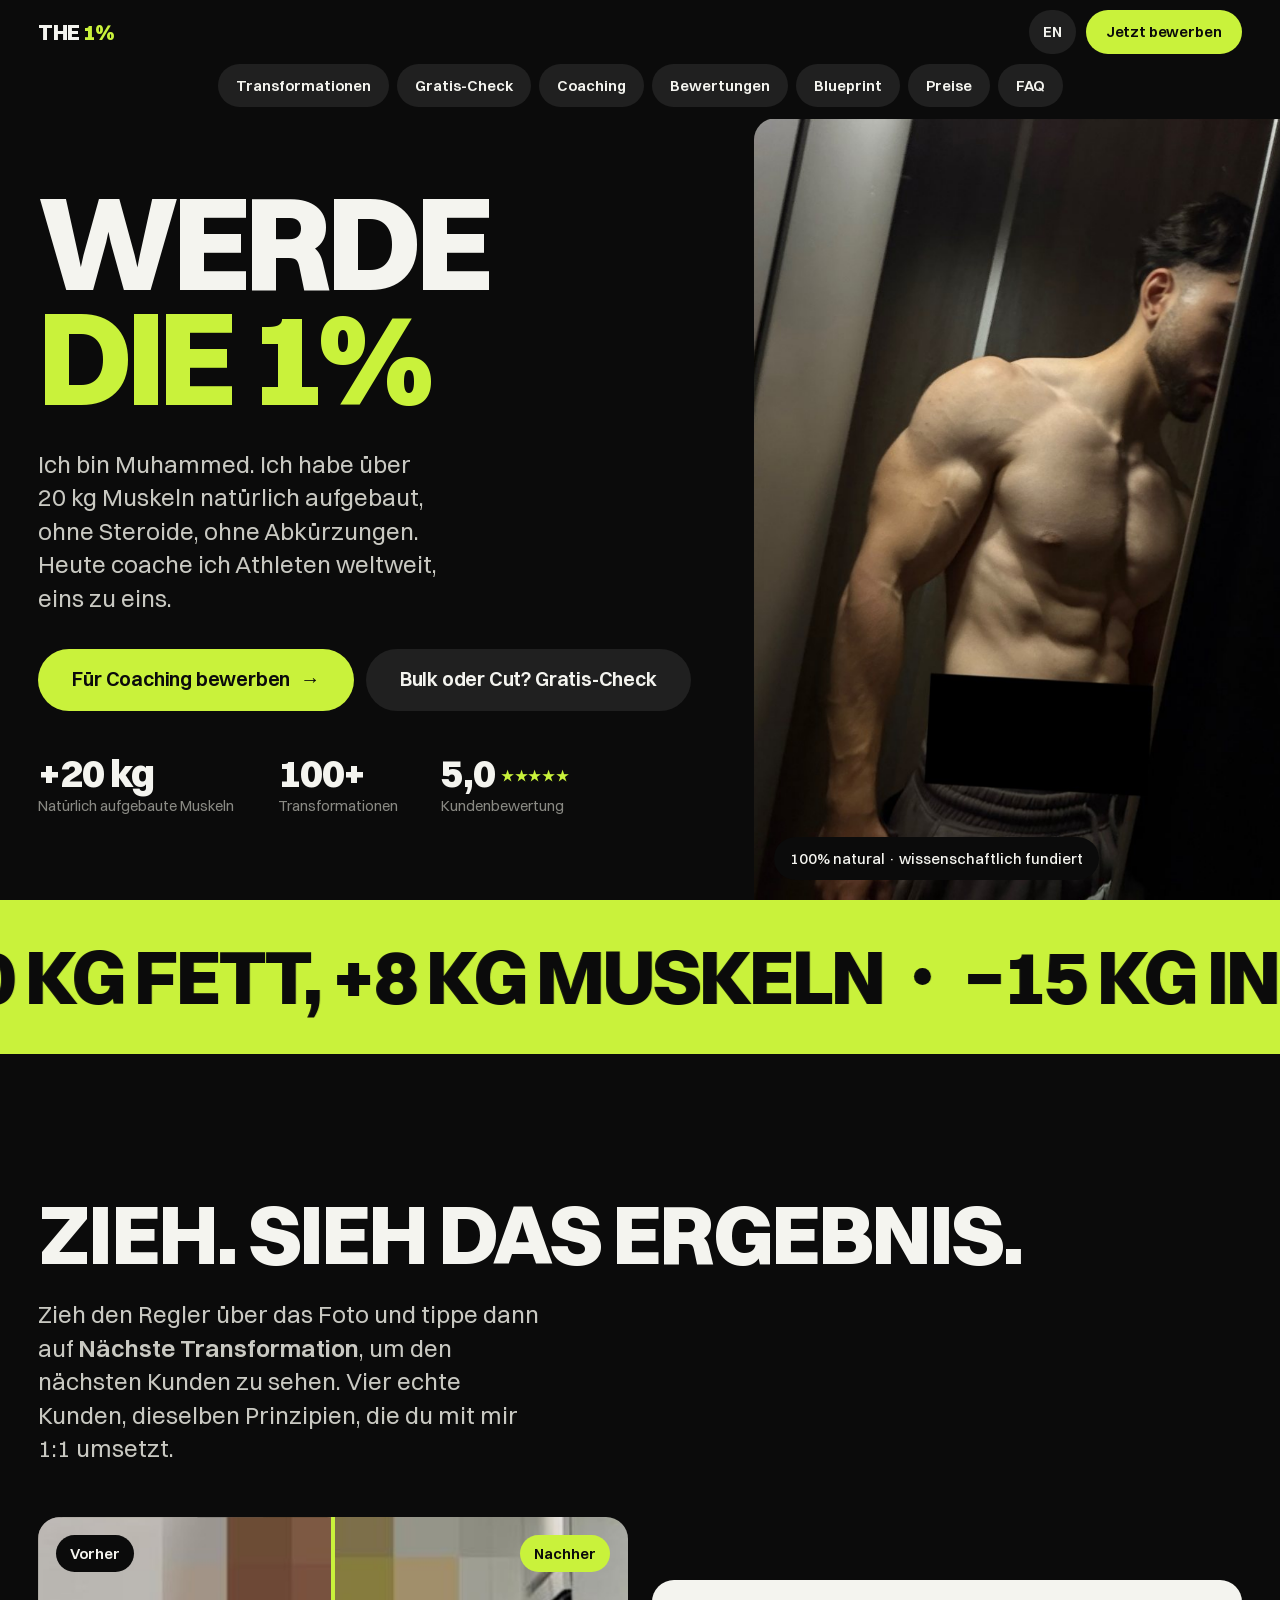
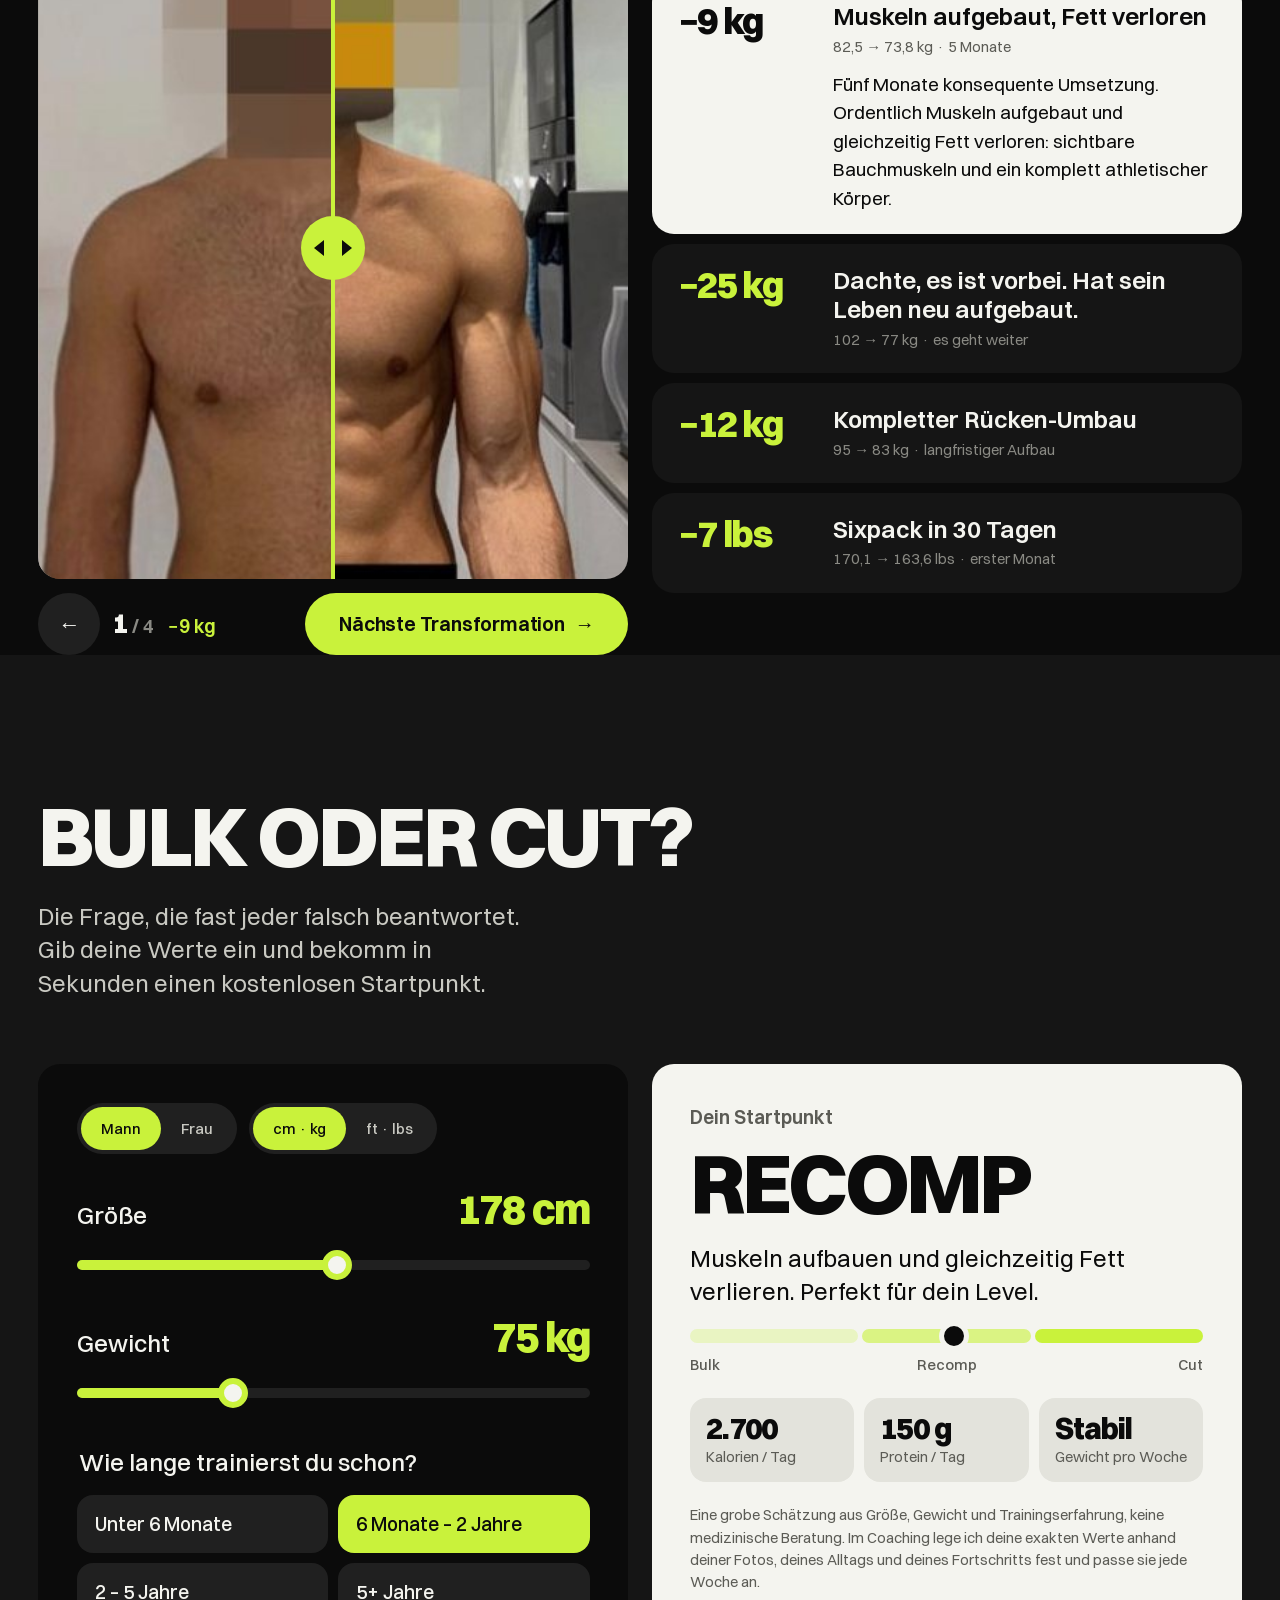
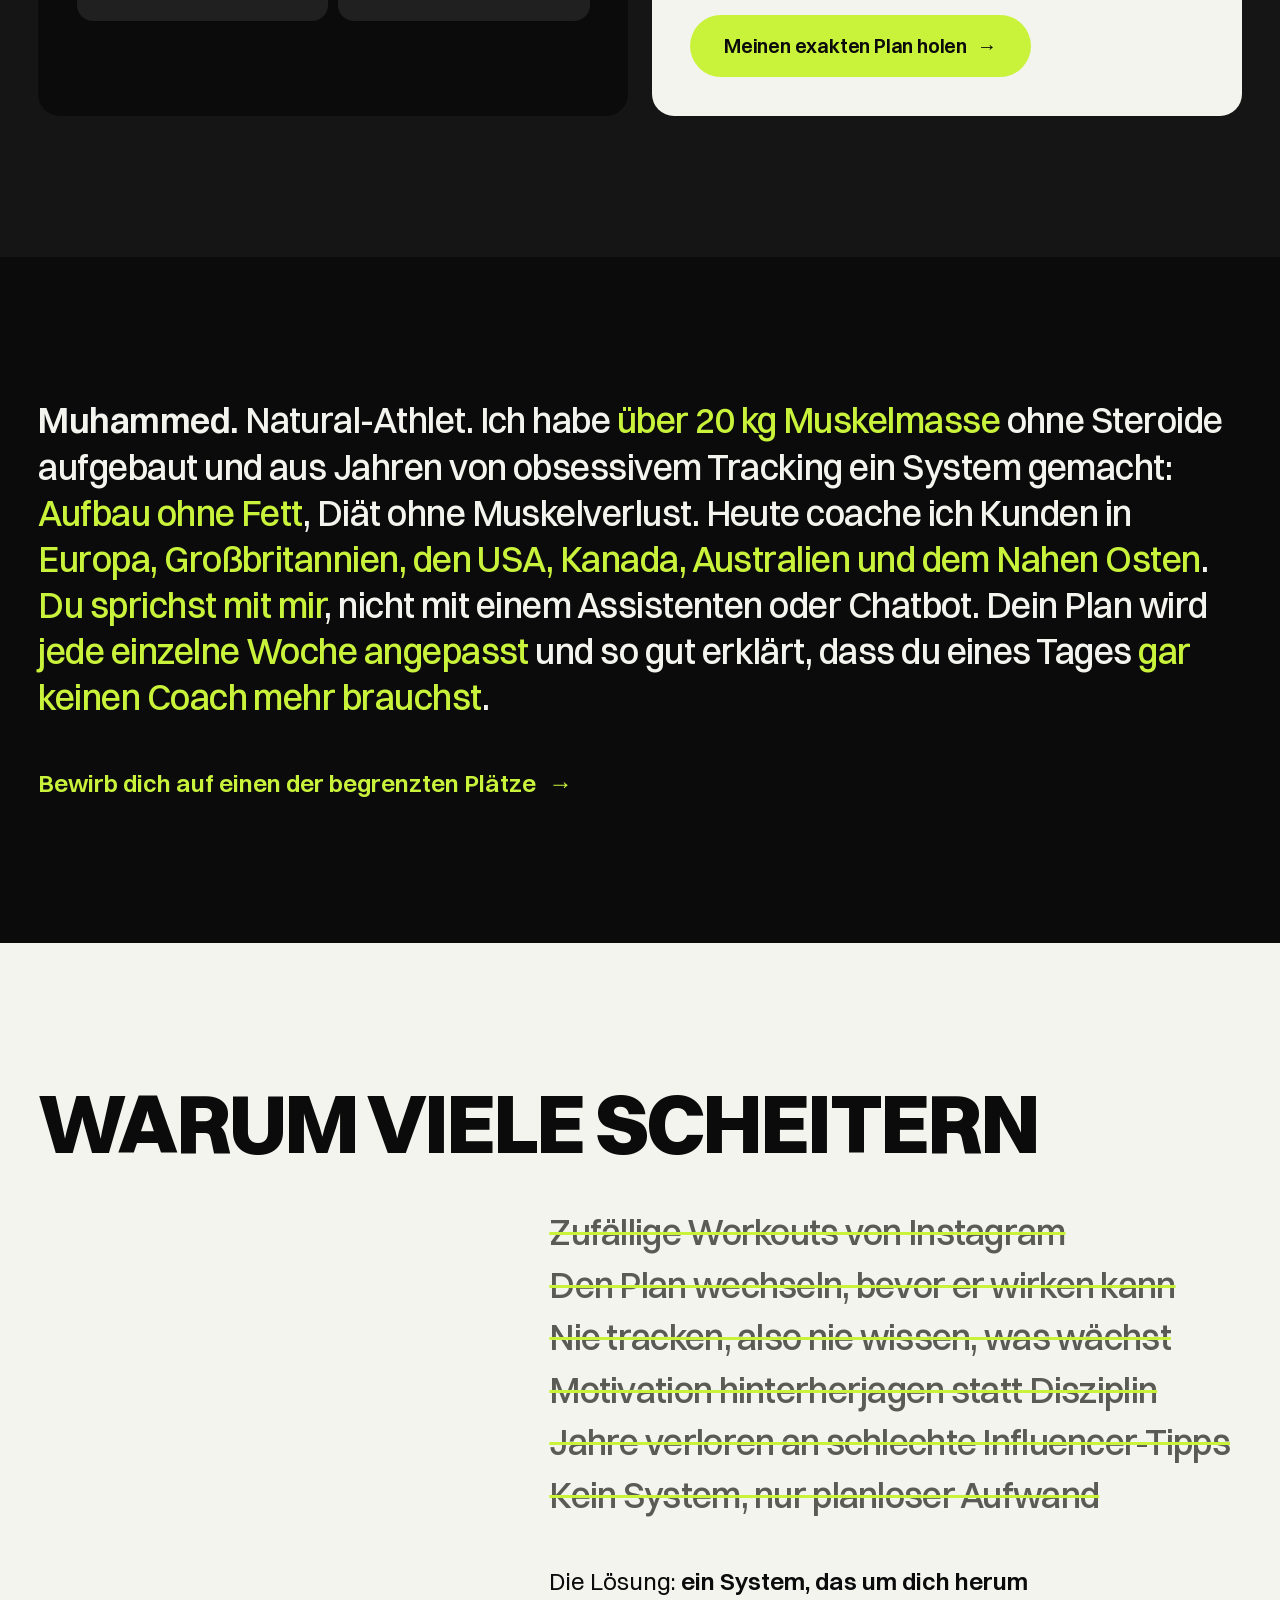
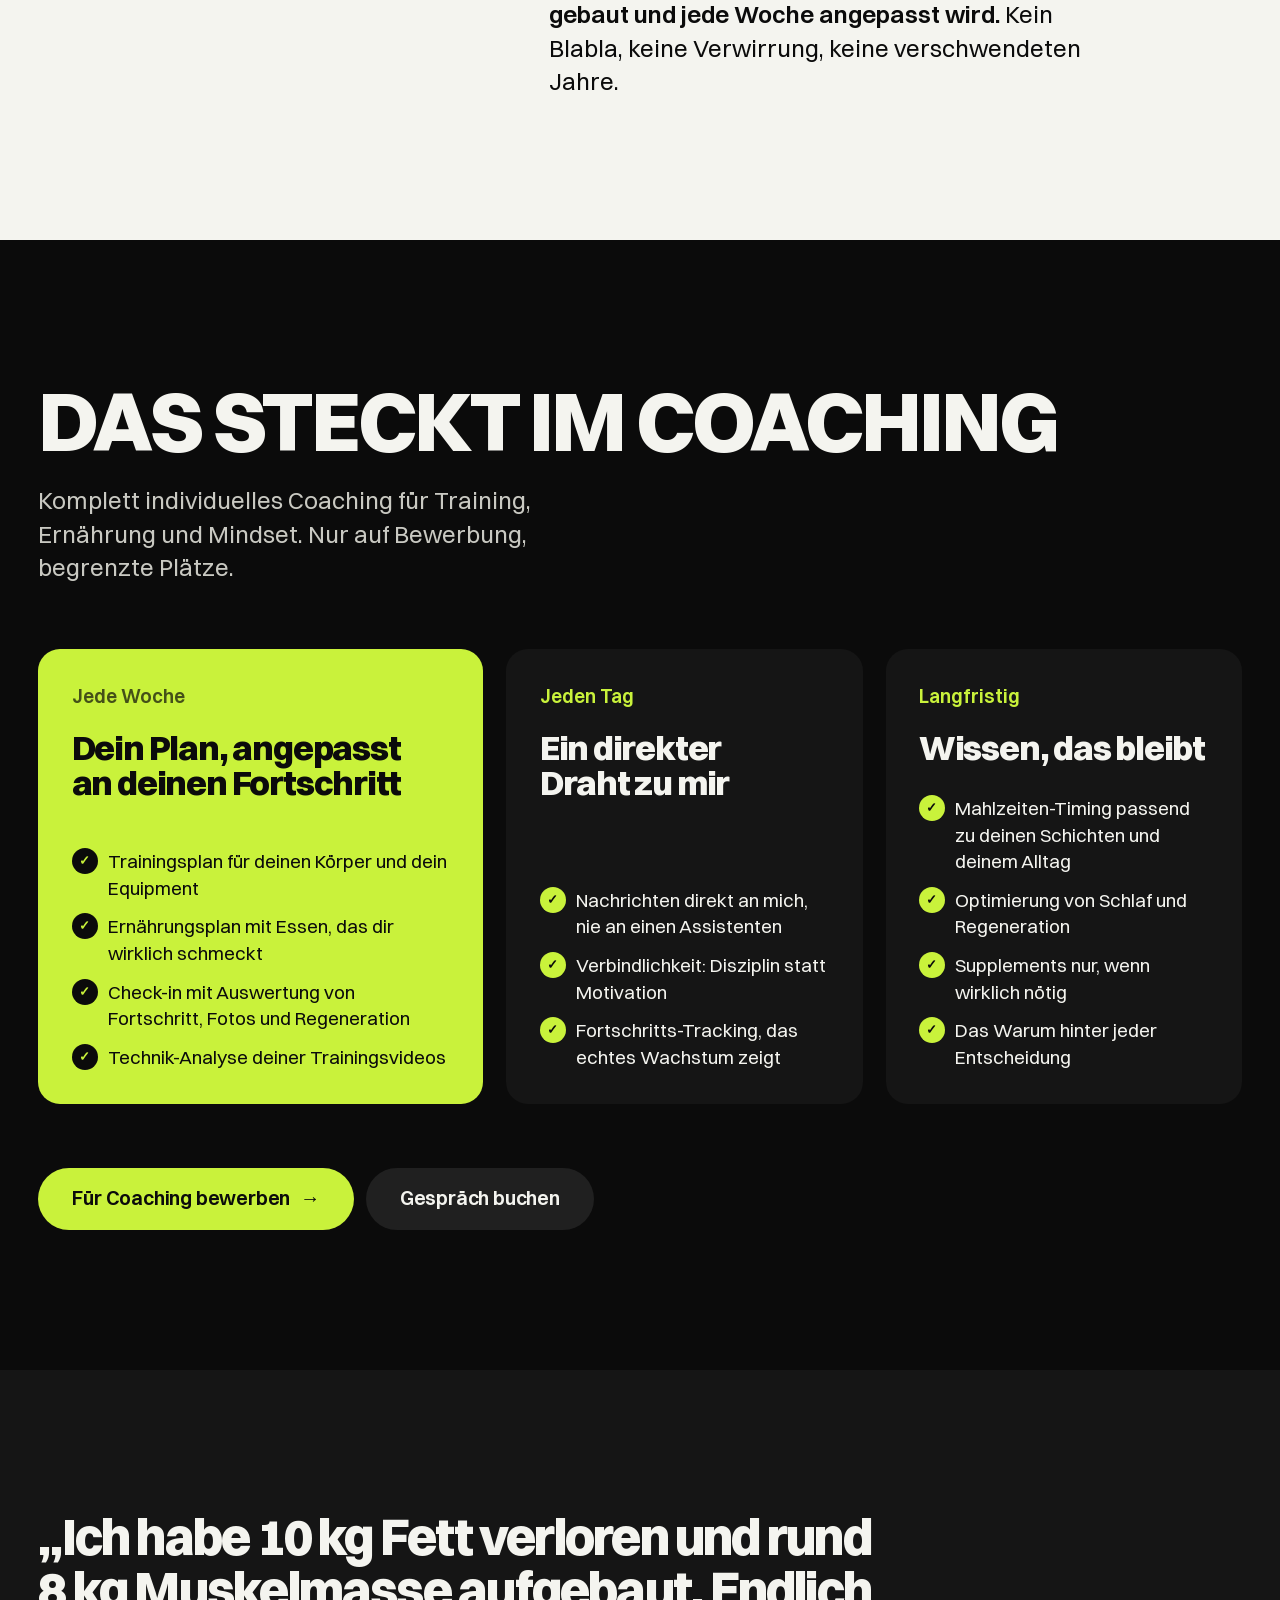
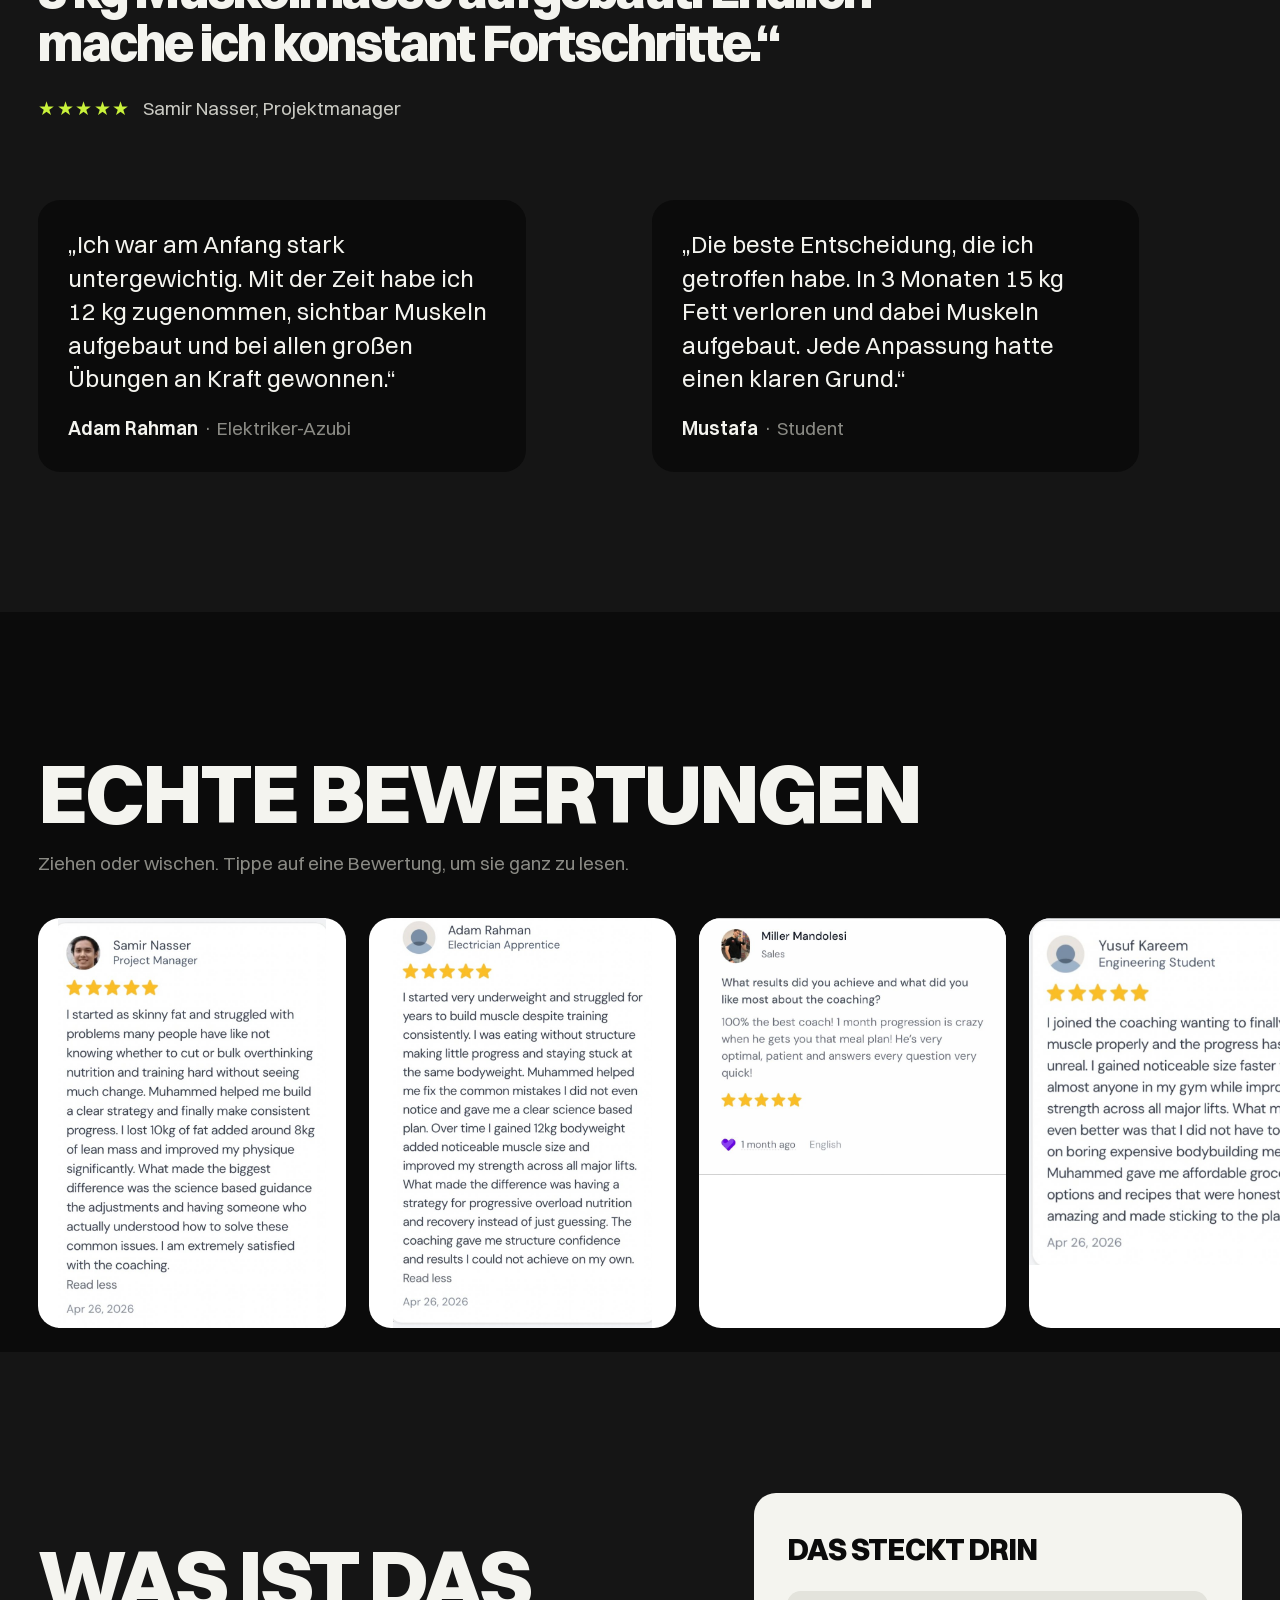
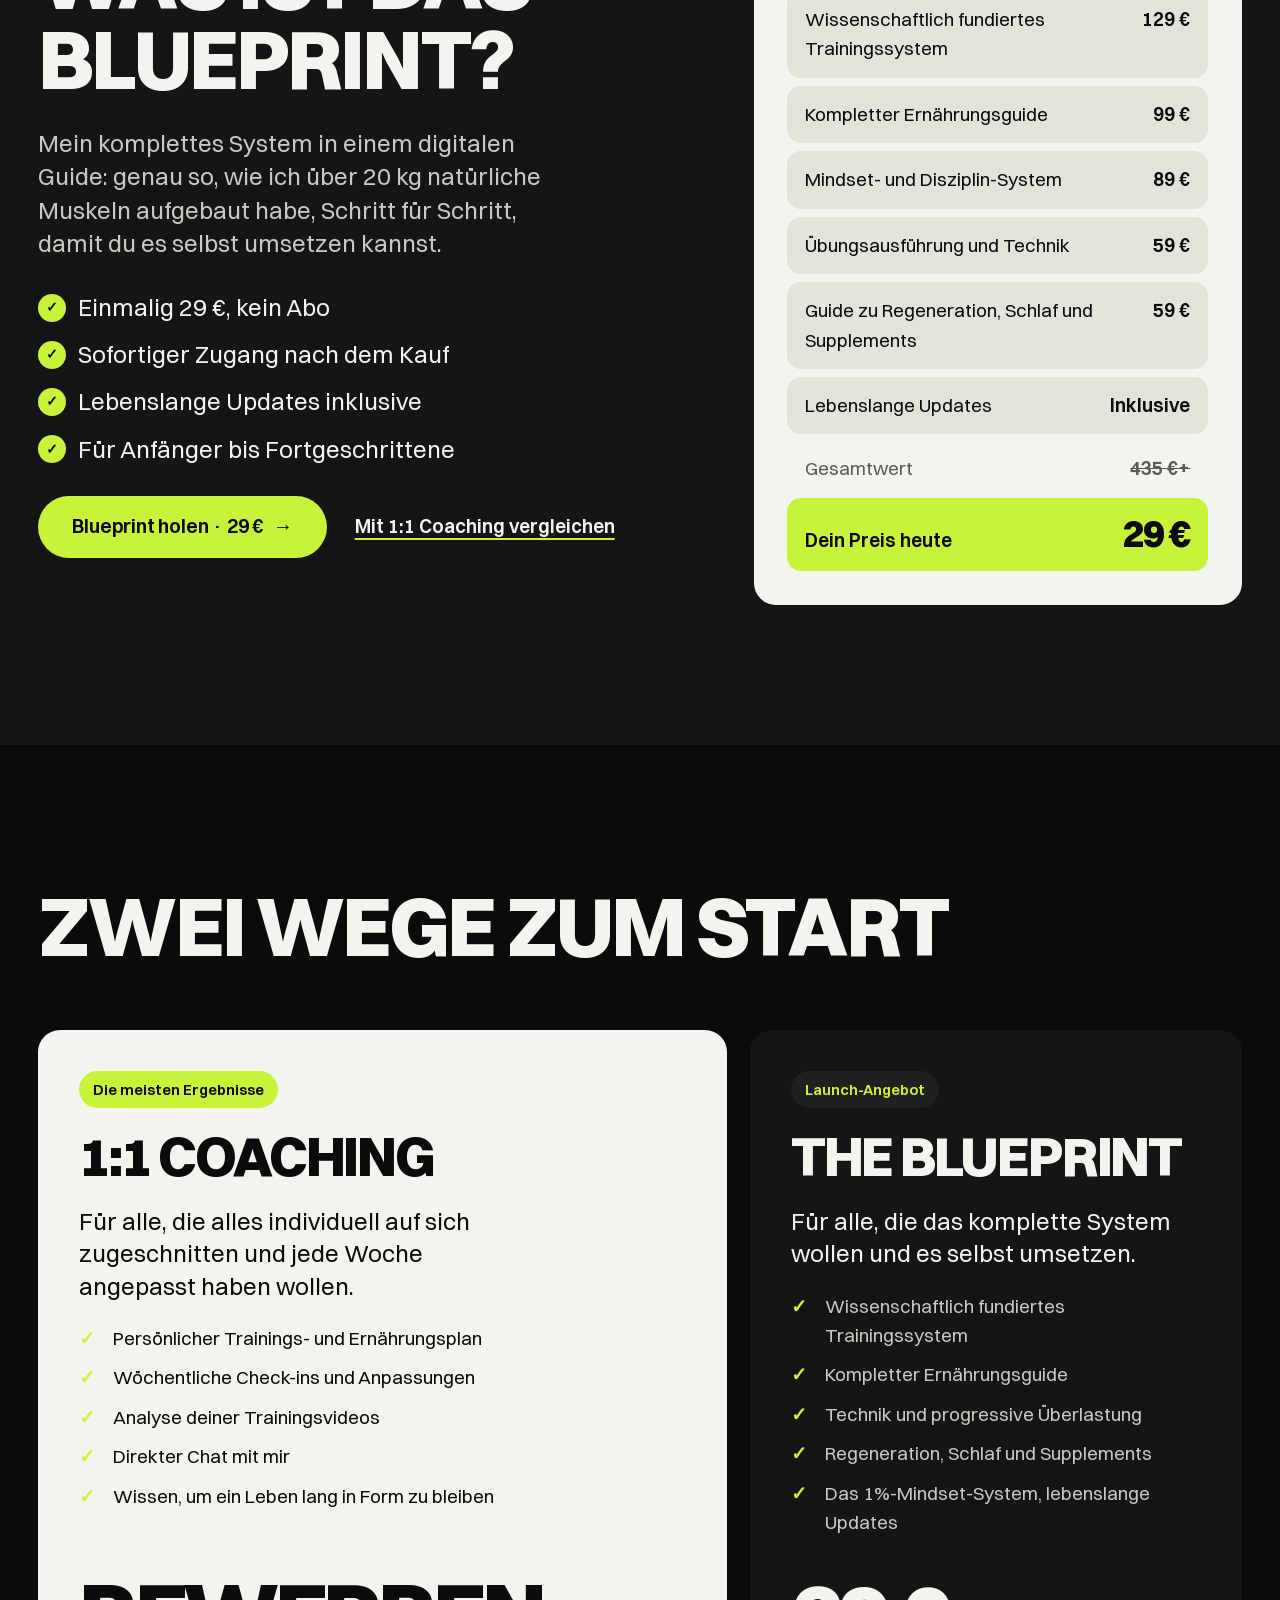
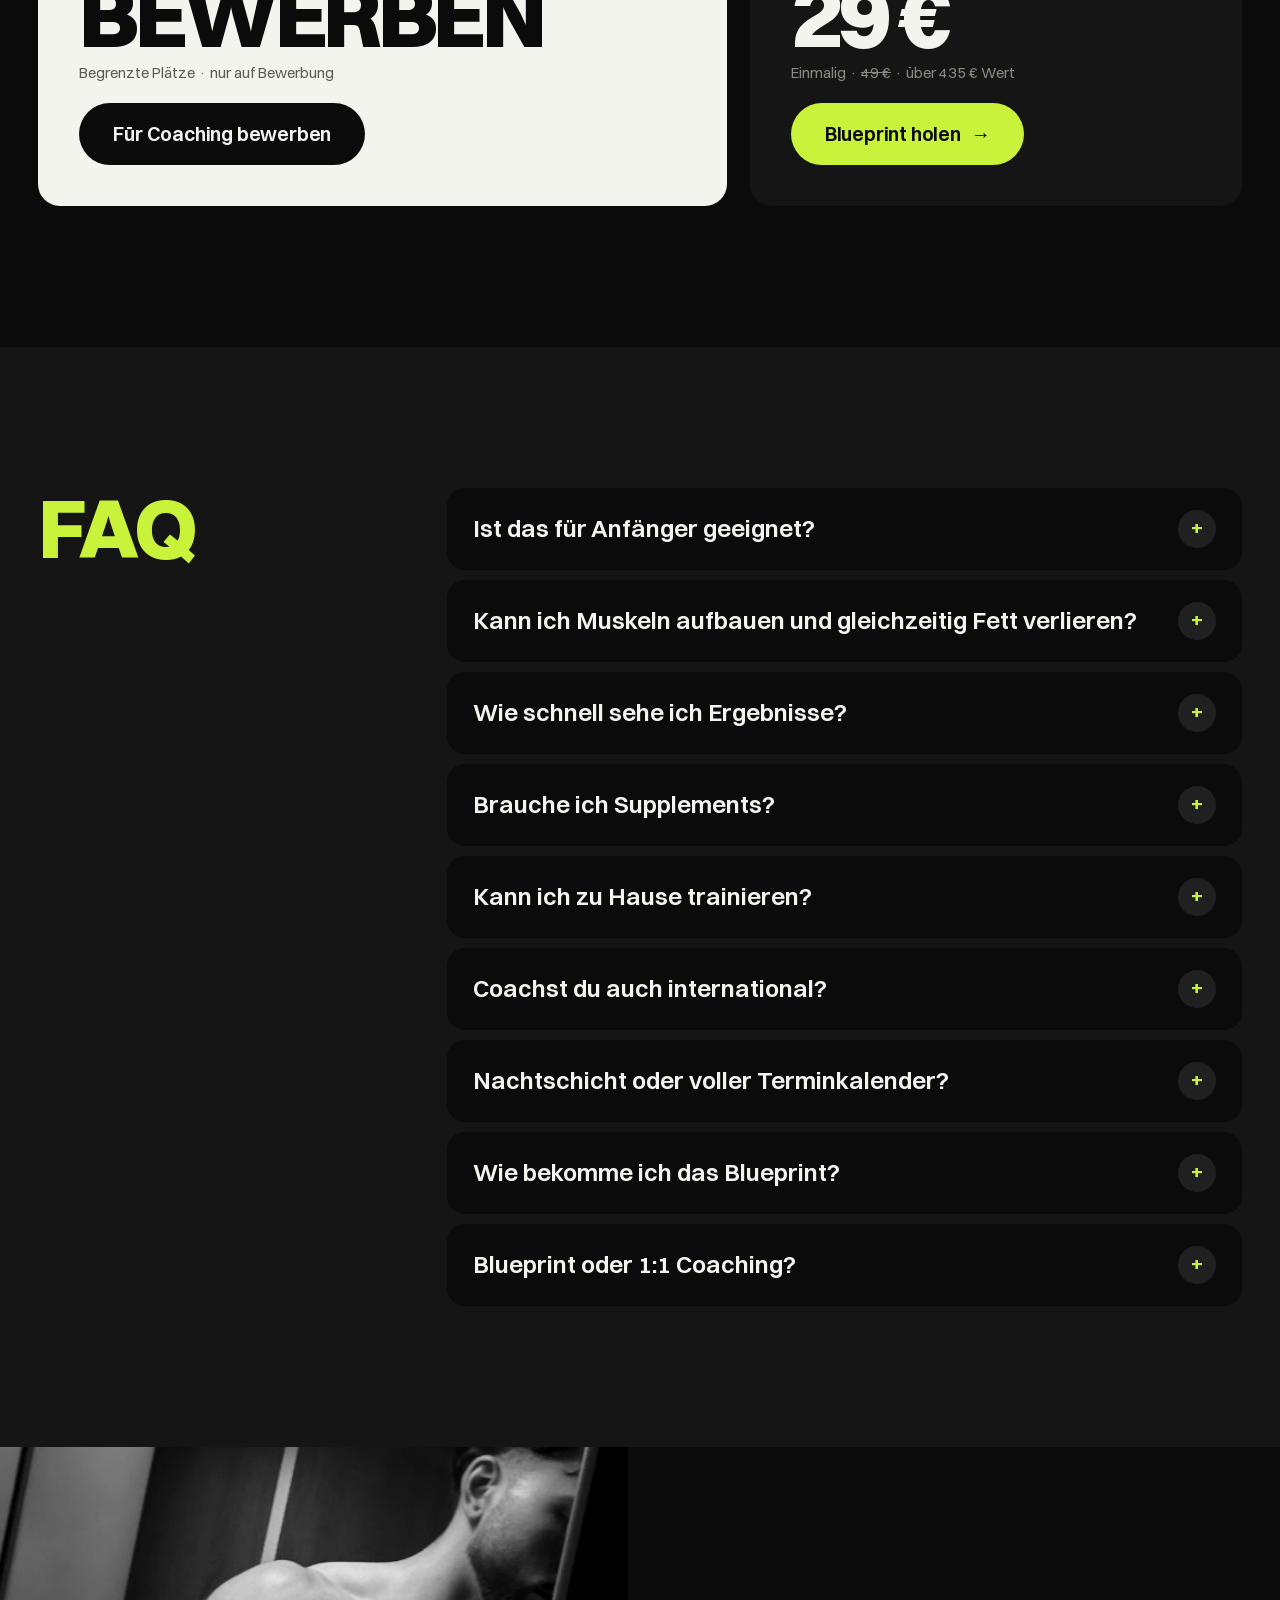
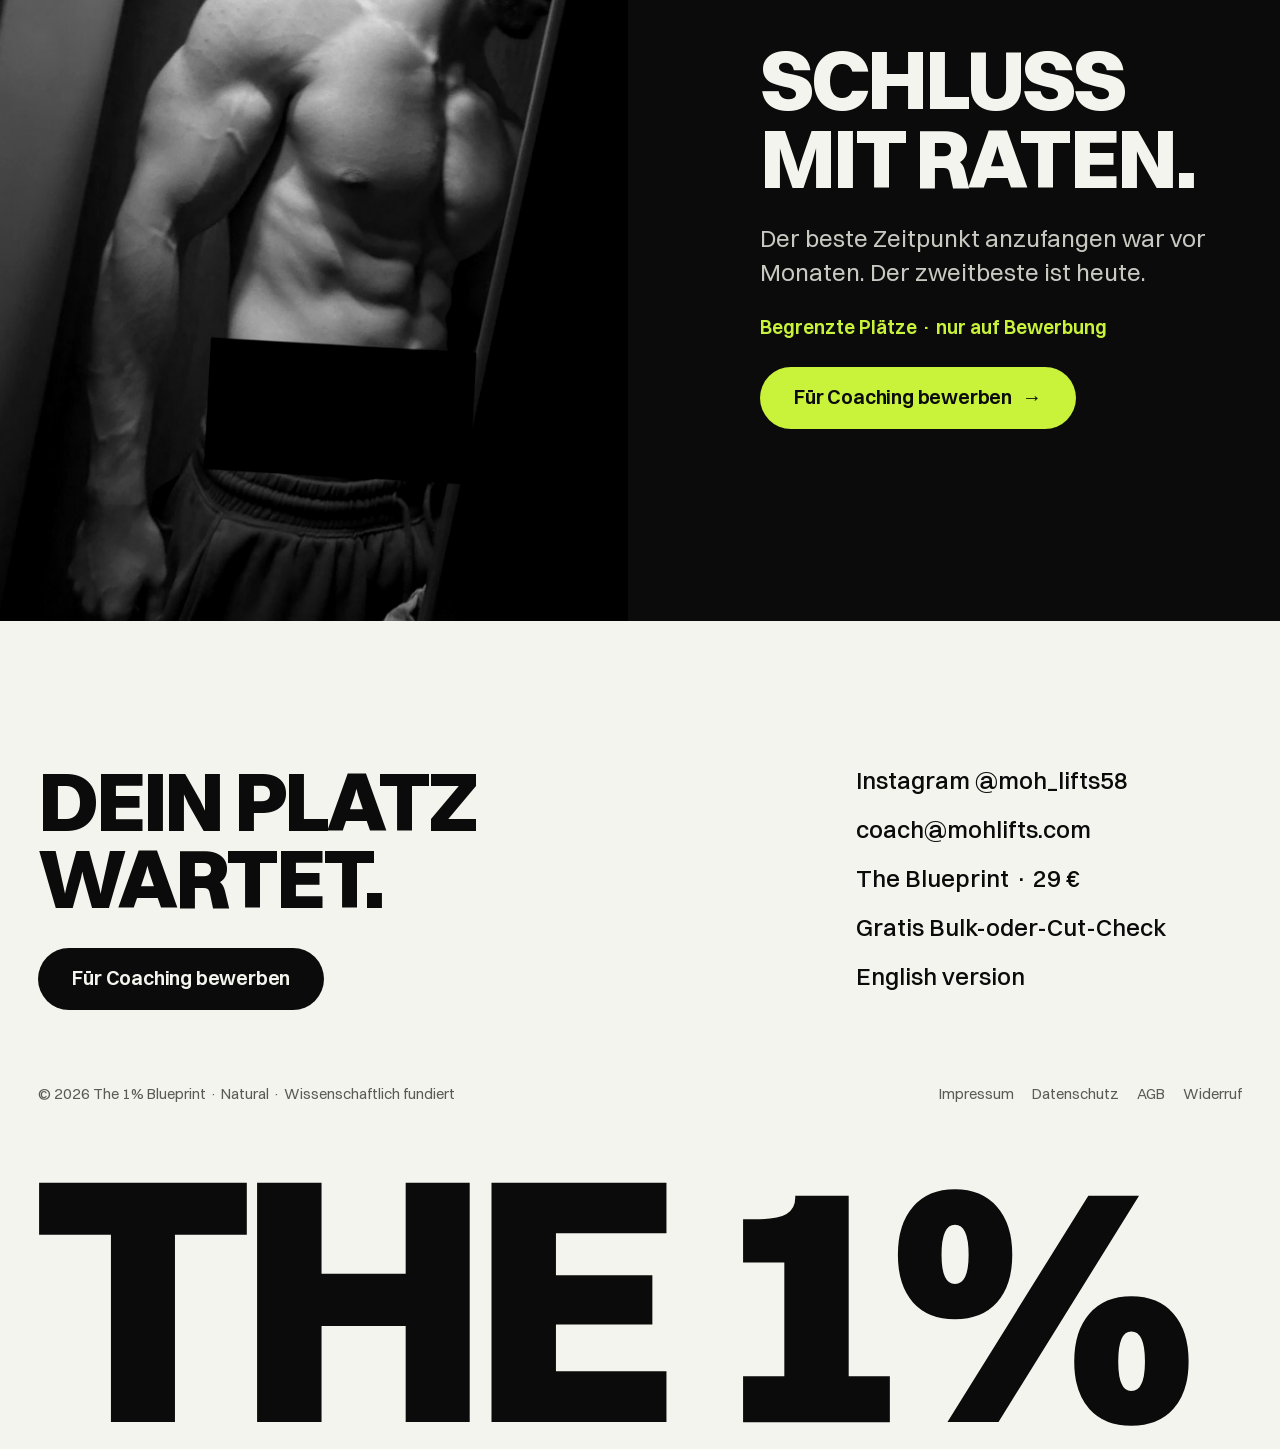
==== de/index.html @ 42a946e8 "Add German version at /de/ with language switch Same page translated to German, calculator answers i" ====
<!doctype html>
<html lang="de" data-assets="../assets/">
<head>
<meta charset="utf-8">
<meta name="viewport" content="width=device-width, initial-scale=1">
<title>The 1% Blueprint · Natürliches 1:1 Coaching mit Muhammed</title>
<meta name="description" content="Persönliches 1:1 Online-Coaching von einem Natural-Athleten, der über 20 kg Muskeln ohne Steroide aufgebaut hat. Kostenloser Bulk-oder-Cut-Check, echte Kunden-Transformationen, Pläne mit wöchentlicher Anpassung.">
<meta name="author" content="Mohlifts">
<meta property="og:type" content="website">
<meta property="og:title" content="The 1% Blueprint · Werde die 1%">
<meta property="og:description" content="Natürliches, wissenschaftlich fundiertes 1:1 Coaching. Kostenloser Bulk-oder-Cut-Check. Begrenzte Plätze, nur auf Bewerbung.">
<meta property="og:image" content="../assets/img/hero.jpg">
<meta name="twitter:card" content="summary_large_image">
<meta name="theme-color" content="#0b0b0b">
<link rel="alternate" hreflang="en" href="../">
<link rel="alternate" hreflang="de" href="./">
<link rel="preload" href="../assets/fonts/switzer-800.woff2" as="font" type="font/woff2" crossorigin>
<link rel="stylesheet" href="../assets/css/style.css">
<link rel="preload" as="image" href="../assets/img/hero.jpg">
<script>document.documentElement.classList.add('js')</script>
</head>
<body>

<a class="skip" href="#main">Zum Inhalt springen</a>
<div class="progress" aria-hidden="true"><span id="progress"></span></div>

<header class="nav" id="nav">
  <div class="nav-top">
    <a class="wordmark" href="#top" aria-label="The 1% Blueprint, zurück nach oben">The&nbsp;<b>1%</b></a>
    <div class="nav-right">
      <a class="lang" href="../" hreflang="en" lang="en" aria-label="English version">EN</a>
      <a class="btn btn-accent btn-small" href="https://tally.so/r/RGdYQP" target="_blank" rel="noopener">Jetzt bewerben</a>
    </div>
  </div>
  <nav class="nav-bar" id="nav-bar" aria-label="Zu Abschnitt springen">
    <a class="chip" href="#transformations">Transformationen</a>
    <a class="chip" href="#check">Gratis-Check</a>
    <a class="chip" href="#coaching">Coaching</a>
    <a class="chip" href="#reviews">Bewertungen</a>
    <a class="chip" href="#blueprint">Blueprint</a>
    <a class="chip" href="#pricing">Preise</a>
    <a class="chip" href="#faq">FAQ</a>
  </nav>
</header>

<main id="main">

<!-- HERO -->
<section class="hero" id="top" aria-labelledby="hero-title">
  <div class="hero-copy">
    <h1 class="hero-title" id="hero-title">
      <span class="line"><span>Werde</span></span>
      <span class="line"><span>die 1%</span></span>
    </h1>
    <p class="hero-lead">Ich bin Muhammed. Ich habe über 20&nbsp;kg Muskeln natürlich aufgebaut, ohne Steroide, ohne Abkürzungen. Heute coache ich Athleten weltweit, eins zu eins.</p>
    <div class="hero-actions">
      <a class="btn btn-accent btn-big" href="https://tally.so/r/RGdYQP" target="_blank" rel="noopener">Für Coaching bewerben</a>
      <a class="btn btn-line btn-big" href="#check">Bulk oder Cut? Gratis-Check</a>
    </div>
    <dl class="hero-stats">
      <div><dt>Natürlich aufgebaute Muskeln</dt><dd><span data-count="20" data-prefix="+">+20</span> kg</dd></div>
      <div><dt>Transformationen</dt><dd><span data-count="100">100</span>+</dd></div>
      <div><dt>Kundenbewertung</dt><dd><span data-count="5" data-decimals="1">5,0</span> <span class="stars" aria-hidden="true">★★★★★</span></dd></div>
    </dl>
  </div>
  <figure class="hero-photo">
    <img src="../assets/img/hero.jpg" width="883" height="1178" alt="Muhammed, Natural-Athlet, zeigt den Körper, den er ohne Steroide aufgebaut hat" fetchpriority="high">
    <figcaption>100% natural · wissenschaftlich fundiert</figcaption>
  </figure>
</section>

<!-- PROOF BAND -->
<section class="band" aria-label="Kundenergebnisse">
  <div class="band-track" id="band-track" aria-hidden="true">
    <div class="band-row">
      <span>−9&nbsp;kg in 5&nbsp;Monaten</span><i></i><span>−25&nbsp;kg und es geht weiter</span><i></i><span>Sixpack in 30&nbsp;Tagen</span><i></i><span>−10&nbsp;kg Fett, +8&nbsp;kg Muskeln</span><i></i><span>−15&nbsp;kg in 3&nbsp;Monaten</span><i></i><span>+12&nbsp;kg Körpergewicht</span><i></i>
    </div>
    <div class="band-row">
      <span>−9&nbsp;kg in 5&nbsp;Monaten</span><i></i><span>−25&nbsp;kg und es geht weiter</span><i></i><span>Sixpack in 30&nbsp;Tagen</span><i></i><span>−10&nbsp;kg Fett, +8&nbsp;kg Muskeln</span><i></i><span>−15&nbsp;kg in 3&nbsp;Monaten</span><i></i><span>+12&nbsp;kg Körpergewicht</span><i></i>
    </div>
  </div>
  <p class="sr-only">Kundenergebnisse: minus 9&nbsp;kg in 5&nbsp;Monaten, minus 25&nbsp;kg und es geht weiter, Sixpack in 30&nbsp;Tagen, minus 10&nbsp;kg Fett und plus 8&nbsp;kg Muskeln, minus 15&nbsp;kg in 3&nbsp;Monaten, plus 12&nbsp;kg Körpergewicht. Alles ohne Steroide.</p>
</section>

<!-- RESULTS / BEFORE-AFTER -->
<section class="results wrap" id="transformations" aria-labelledby="results-title">
  <div class="results-head">
    <h2 id="results-title" class="h-section reveal-mask"><span>Zieh. Sieh das Ergebnis.</span></h2>
    <p class="lead reveal">Zieh den Regler über das Foto und tippe dann auf <strong>Nächste Transformation</strong>, um den nächsten Kunden zu sehen. Vier echte Kunden, dieselben Prinzipien, die du mit mir 1:1 umsetzt.</p>
  </div>

  <div class="compare-wrap reveal">
    <div class="compare" id="compare" style="--pos:50%">
      <img class="compare-after" id="cmp-after" src="../assets/img/client-2066-after.jpg" width="422" height="654" alt="Kunde nachher: schlank, sichtbare Bauchmuskeln">
      <div class="compare-before-clip">
        <img class="compare-before" id="cmp-before" src="../assets/img/client-2066-before.jpg" width="422" height="654" alt="Kunde vor dem Coaching">
      </div>
      <span class="compare-tag tag-before">Vorher</span>
      <span class="compare-tag tag-after">Nachher</span>
      <div class="compare-handle" aria-hidden="true"><span></span></div>
      <input class="compare-range" id="cmp-range" type="range" min="0" max="100" value="50" aria-label="Zwischen vorher und nachher schieben">
    </div>
    <div class="trafo-nav">
      <button type="button" class="trafo-prev" id="trafo-prev" aria-label="Vorherige Transformation">←</button>
      <p class="trafo-count" aria-live="polite"><b id="trafo-index">1</b> / <span id="trafo-total">4</span><span class="trafo-label" id="trafo-label">−9&nbsp;kg</span></p>
      <button type="button" class="btn btn-accent btn-big trafo-next" id="trafo-next">Nächste Transformation</button>
    </div>
  </div>

  <div class="clients" role="tablist" aria-label="Transformation auswählen">
    <button class="client is-active" role="tab" aria-selected="true" data-id="2066" data-pos="40% 30%" data-alt="schlank, sichtbare Bauchmuskeln">
      <span class="client-delta">−9&nbsp;kg</span>
      <span class="client-title">Muskeln aufgebaut, Fett verloren</span>
      <span class="client-meta">82,5 → 73,8&nbsp;kg · 5&nbsp;Monate</span>
      <span class="client-story">Fünf Monate konsequente Umsetzung. Ordentlich Muskeln aufgebaut und gleichzeitig Fett verloren: sichtbare Bauchmuskeln und ein komplett athletischer Körper.</span>
    </button>
    <button class="client" role="tab" aria-selected="false" data-id="2068" data-pos="50% 58%" data-alt="77&nbsp;kg, schlanker und leichter">
      <span class="client-delta">−25&nbsp;kg</span>
      <span class="client-title">Dachte, es ist vorbei. Hat sein Leben neu aufgebaut.</span>
      <span class="client-meta">102 → 77&nbsp;kg · es geht weiter</span>
      <span class="client-story">Anfang 2026 lag er bei 102&nbsp;kg. Statt weiterer Ausreden hat er sich entschieden, im ersten Monat 10&nbsp;kg verloren und schafft zum ersten Mal Klimmzüge.</span>
    </button>
    <button class="client" role="tab" aria-selected="false" data-id="2067" data-pos="50% 40%" data-alt="dichter, breiter Rücken und Schultern">
      <span class="client-delta">−12&nbsp;kg</span>
      <span class="client-title">Kompletter Rücken-Umbau</span>
      <span class="client-meta">95 → 83&nbsp;kg · langfristiger Aufbau</span>
      <span class="client-story">12&nbsp;kg Fett weg, dichte Muskeln an Rücken und Schultern und eine deutlich bessere Haltung, Struktur und Proportion.</span>
    </button>
    <button class="client" role="tab" aria-selected="false" data-id="2070" data-pos="50% 35%" data-alt="Sixpack sichtbar">
      <span class="client-delta">−7&nbsp;lbs</span>
      <span class="client-title">Sixpack in 30&nbsp;Tagen</span>
      <span class="client-meta">170,1 → 163,6&nbsp;lbs · erster Monat</span>
      <span class="client-story">Wollte mehr Muskeln mit weniger Fett. Im ersten Monat über 7&nbsp;lbs (gut 3&nbsp;kg) runter, jedes Kilo Muskeln behalten, jetzt geht es weiter in eine strukturierte Definitionsphase.</span>
    </button>
  </div>
</section>

<!-- FREE CHECK -->
<section class="check" id="check" aria-labelledby="check-title">
  <div class="wrap check-head">
    <h2 id="check-title" class="h-section reveal-mask"><span>Bulk oder Cut?</span></h2>
    <p class="lead reveal">Die Frage, die fast jeder falsch beantwortet. Gib deine Werte ein und bekomm in Sekunden einen kostenlosen Startpunkt.</p>
  </div>

  <div class="wrap check-grid">
    <form class="calc reveal" id="calc" novalidate>
      <div class="calc-toggles">
        <fieldset class="seg">
          <legend class="sr-only">Geschlecht</legend>
          <input type="radio" name="sex" id="sex-m" value="m" checked><label for="sex-m">Mann</label>
          <input type="radio" name="sex" id="sex-f" value="f"><label for="sex-f">Frau</label>
        </fieldset>
        <fieldset class="seg">
          <legend class="sr-only">Einheiten</legend>
          <input type="radio" name="unit" id="unit-metric" value="metric" checked><label for="unit-metric">cm · kg</label>
          <input type="radio" name="unit" id="unit-imperial" value="imperial"><label for="unit-imperial">ft · lbs</label>
        </fieldset>
      </div>

      <div class="calc-row">
        <div class="slider-head"><label for="in-height">Größe</label><output id="out-height" for="in-height">178 cm</output></div>
        <input class="slider" type="range" id="in-height" min="140" max="215" step="1" value="178">
      </div>

      <div class="calc-row">
        <div class="slider-head"><label for="in-weight">Gewicht</label><output id="out-weight" for="in-weight">75&nbsp;kg</output></div>
        <input class="slider" type="range" id="in-weight" min="40" max="160" step="0.5" value="75">
      </div>

      <fieldset class="calc-row">
        <legend class="calc-legend">Wie lange trainierst du schon?</legend>
        <div class="exp-options">
          <input type="radio" name="exp" id="exp-0" value="0"><label for="exp-0">Unter 6&nbsp;Monate</label>
          <input type="radio" name="exp" id="exp-1" value="1" checked><label for="exp-1">6&nbsp;Monate – 2&nbsp;Jahre</label>
          <input type="radio" name="exp" id="exp-2" value="2"><label for="exp-2">2 – 5&nbsp;Jahre</label>
          <input type="radio" name="exp" id="exp-3" value="3"><label for="exp-3">5+&nbsp;Jahre</label>
        </div>
      </fieldset>
    </form>

    <div class="result reveal" id="result" aria-live="polite">
      <p class="result-kicker">Dein Startpunkt</p>
      <p class="result-verdict" id="r-verdict">Recomp</p>
      <p class="result-why" id="r-why">Muskeln aufbauen und gleichzeitig Fett verlieren.</p>

      <div class="gauge" aria-hidden="true">
        <div class="gauge-bar"><i></i><i></i><i></i><b id="r-marker"></b></div>
        <div class="gauge-zones"><span>Bulk</span><span>Recomp</span><span>Cut</span></div>
      </div>

      <dl class="result-numbers">
        <div><dt>Kalorien / Tag</dt><dd id="r-kcal">2.700</dd></div>
        <div><dt>Protein / Tag</dt><dd id="r-protein">150&nbsp;g</dd></div>
        <div><dt id="r-pace-label">Gewicht pro Woche</dt><dd id="r-pace">Stabil</dd></div>
      </dl>

      <p class="result-note">Eine grobe Schätzung aus Größe, Gewicht und Trainingserfahrung, keine medizinische Beratung. Im Coaching lege ich deine exakten Werte anhand deiner Fotos, deines Alltags und deines Fortschritts fest und passe sie jede Woche an.</p>
      <a class="btn btn-accent btn-big result-cta" href="https://buy.stripe.com/28EeV6cZBbde2eI37lgw000" target="_blank" rel="noopener">Meinen exakten Plan holen</a>
    </div>
  </div>
</section>

<!-- STORY -->
<section class="story" aria-label="Meine Geschichte">
  <div class="wrap story-inner">
    <p class="story-text" id="story-text"><strong>Muhammed.</strong> Natural-Athlet. Ich habe <mark>über 20&nbsp;kg Muskelmasse</mark> ohne Steroide aufgebaut und aus Jahren von obsessivem Tracking ein System gemacht: <mark>Aufbau ohne Fett</mark>, Diät ohne Muskelverlust. Heute coache ich Kunden in <mark>Europa, Großbritannien, den USA, Kanada, Australien und dem Nahen Osten</mark>. <mark>Du sprichst mit mir</mark>, nicht mit einem Assistenten oder Chatbot. Dein Plan wird <mark>jede einzelne Woche angepasst</mark> und so gut erklärt, dass du eines Tages <mark>gar keinen Coach mehr brauchst</mark>.</p>
    <a class="story-link" href="https://tally.so/r/RGdYQP" target="_blank" rel="noopener">Bewirb dich auf einen der begrenzten Plätze <span aria-hidden="true">→</span></a>
  </div>
</section>

<!-- WHY MOST FAIL -->
<section class="truth" aria-labelledby="truth-title">
  <div class="wrap truth-inner">
    <h2 id="truth-title" class="h-section reveal-mask"><span>Warum viele scheitern</span></h2>
    <ul class="strikes">
      <li><span>Zufällige Workouts von Instagram</span></li>
      <li><span>Den Plan wechseln, bevor er wirken kann</span></li>
      <li><span>Nie tracken, also nie wissen, was wächst</span></li>
      <li><span>Motivation hinterherjagen statt Disziplin</span></li>
      <li><span>Jahre verloren an schlechte Influencer-Tipps</span></li>
      <li><span>Kein System, nur planloser Aufwand</span></li>
    </ul>
    <p class="truth-fix reveal">Die Lösung: <strong>ein System, das um dich herum gebaut und jede Woche angepasst wird.</strong> Kein Blabla, keine Verwirrung, keine verschwendeten Jahre.</p>
  </div>
</section>

<!-- COACHING -->
<section class="lineup" id="coaching" aria-labelledby="coaching-title">
  <div class="wrap">
    <div class="lineup-head">
      <h2 id="coaching-title" class="h-section reveal-mask"><span>Das steckt im Coaching</span></h2>
      <p class="lead reveal">Komplett individuelles Coaching für Training, Ernährung und Mindset. Nur auf Bewerbung, begrenzte Plätze.</p>
    </div>

    <div class="tiles">
      <article class="tile tile-big reveal">
        <p class="tile-when">Jede Woche</p>
        <h3>Dein Plan, angepasst an deinen Fortschritt</h3>
        <ul>
          <li>Trainingsplan für deinen Körper und dein Equipment</li>
          <li>Ernährungsplan mit Essen, das dir wirklich schmeckt</li>
          <li>Check-in mit Auswertung von Fortschritt, Fotos und Regeneration</li>
          <li>Technik-Analyse deiner Trainingsvideos</li>
        </ul>
      </article>
      <article class="tile reveal">
        <p class="tile-when">Jeden Tag</p>
        <h3>Ein direkter Draht zu mir</h3>
        <ul>
          <li>Nachrichten direkt an mich, nie an einen Assistenten</li>
          <li>Verbindlichkeit: Disziplin statt Motivation</li>
          <li>Fortschritts-Tracking, das echtes Wachstum zeigt</li>
        </ul>
      </article>
      <article class="tile reveal">
        <p class="tile-when">Langfristig</p>
        <h3>Wissen, das bleibt</h3>
        <ul>
          <li>Mahlzeiten-Timing passend zu deinen Schichten und deinem Alltag</li>
          <li>Optimierung von Schlaf und Regeneration</li>
          <li>Supplements nur, wenn wirklich nötig</li>
          <li>Das Warum hinter jeder Entscheidung</li>
        </ul>
      </article>
    </div>

    <div class="lineup-cta reveal">
      <a class="btn btn-accent btn-big" href="https://tally.so/r/RGdYQP" target="_blank" rel="noopener">Für Coaching bewerben</a>
      <a class="btn btn-line btn-big" href="https://tally.so/r/RGdYQP" target="_blank" rel="noopener">Gespräch buchen</a>
    </div>
  </div>
</section>

<!-- TESTIMONIALS -->
<section class="voices" aria-label="Was Kunden sagen">
  <div class="wrap voices-inner">
    <figure class="voice-lead reveal">
      <blockquote><p>„Ich habe 10&nbsp;kg Fett verloren und rund 8&nbsp;kg Muskelmasse aufgebaut. Endlich mache ich konstant Fortschritte.“</p></blockquote>
      <figcaption><span class="stars" aria-label="5 Sterne">★★★★★</span> Samir Nasser, Projektmanager</figcaption>
    </figure>
    <figure class="voice reveal">
      <blockquote><p>„Ich war am Anfang stark untergewichtig. Mit der Zeit habe ich 12&nbsp;kg zugenommen, sichtbar Muskeln aufgebaut und bei allen großen Übungen an Kraft gewonnen.“</p></blockquote>
      <figcaption>Adam Rahman <span>· Elektriker-Azubi</span></figcaption>
    </figure>
    <figure class="voice reveal">
      <blockquote><p>„Die beste Entscheidung, die ich getroffen habe. In 3&nbsp;Monaten 15&nbsp;kg Fett verloren und dabei Muskeln aufgebaut. Jede Anpassung hatte einen klaren Grund.“</p></blockquote>
      <figcaption>Mustafa <span>· Student</span></figcaption>
    </figure>
  </div>
</section>

<section class="reviews" id="reviews" aria-labelledby="reviews-title">
  <div class="wrap reviews-head">
    <h2 id="reviews-title" class="h-section reveal-mask"><span>Echte Bewertungen</span></h2>
    <p class="note reveal">Ziehen oder wischen. Tippe auf eine Bewertung, um sie ganz zu lesen.</p>
  </div>
  <div class="reviews-strip" id="reviews-strip">
    <button class="review" data-full="../assets/img/review-2077.jpg"><img src="../assets/img/review-2077.jpg" width="883" height="1353" loading="lazy" alt="Bewertung von Samir Nasser, fünf Sterne"></button>
    <button class="review" data-full="../assets/img/review-2076.jpg"><img src="../assets/img/review-2076.jpg" width="883" height="1398" loading="lazy" alt="Bewertung von Adam Rahman, fünf Sterne"></button>
    <button class="review" data-full="../assets/img/review-2073.jpg"><img src="../assets/img/review-2073.jpg" width="877" height="732" loading="lazy" alt="Bewertung von Mustafa, fünf Sterne"></button>
    <button class="review" data-full="../assets/img/review-2075.jpg"><img src="../assets/img/review-2075.jpg" width="883" height="996" loading="lazy" alt="Bewertung von Yusuf Kareem, fünf Sterne"></button>
    <button class="review" data-full="../assets/img/review-2078.jpg"><img src="../assets/img/review-2078.jpg" width="883" height="1126" loading="lazy" alt="Bewertung von Miller Mandolesi, fünf Sterne"></button>
  </div>
</section>

<!-- BLUEPRINT -->
<section class="bp" id="blueprint" aria-labelledby="bp-title">
  <div class="wrap bp-inner">
    <div class="bp-copy">
      <h2 id="bp-title" class="h-section reveal-mask"><span>Was ist das Blueprint?</span></h2>
      <p class="lead reveal">Mein komplettes System in einem digitalen Guide: genau so, wie ich über 20&nbsp;kg natürliche Muskeln aufgebaut habe, Schritt für Schritt, damit du es selbst umsetzen kannst.</p>
      <ul class="bp-facts reveal">
        <li>Einmalig 29&nbsp;€, kein Abo</li>
        <li>Sofortiger Zugang nach dem Kauf</li>
        <li>Lebenslange Updates inklusive</li>
        <li>Für Anfänger bis Fortgeschrittene</li>
      </ul>
      <div class="bp-actions reveal">
        <a class="btn btn-accent btn-big" href="https://buy.stripe.com/28EeV6cZBbde2eI37lgw000" target="_blank" rel="noopener">Blueprint holen · 29&nbsp;€</a>
        <a class="text-link" href="#pricing">Mit 1:1 Coaching vergleichen</a>
      </div>
    </div>
    <div class="bp-stack reveal">
      <p class="bp-stack-title">Das steckt drin</p>
      <ul class="bp-rows">
        <li><span>Wissenschaftlich fundiertes Trainingssystem</span><b>129&nbsp;€</b></li>
        <li><span>Kompletter Ernährungsguide</span><b>99&nbsp;€</b></li>
        <li><span>Mindset- und Disziplin-System</span><b>89&nbsp;€</b></li>
        <li><span>Übungsausführung und Technik</span><b>59&nbsp;€</b></li>
        <li><span>Guide zu Regeneration, Schlaf und Supplements</span><b>59&nbsp;€</b></li>
        <li><span>Lebenslange Updates</span><b>Inklusive</b></li>
      </ul>
      <p class="bp-total"><span>Gesamtwert</span><s>435&nbsp;€+</s></p>
      <p class="bp-today"><span>Dein Preis heute</span><strong>29&nbsp;€</strong></p>
    </div>
  </div>
</section>

<!-- PRICING -->
<section class="pricing" id="pricing" aria-labelledby="pricing-title">
  <div class="wrap">
    <h2 id="pricing-title" class="h-section reveal-mask"><span>Zwei Wege zum Start</span></h2>
    <div class="plans">
      <article class="plan plan-coach reveal">
        <p class="plan-flag">Die meisten Ergebnisse</p>
        <h3 class="plan-name">1:1 Coaching</h3>
        <p class="plan-for">Für alle, die alles individuell auf sich zugeschnitten und jede Woche angepasst haben wollen.</p>
        <ul class="plan-list">
          <li>Persönlicher Trainings- und Ernährungsplan</li>
          <li>Wöchentliche Check-ins und Anpassungen</li>
          <li>Analyse deiner Trainingsvideos</li>
          <li>Direkter Chat mit mir</li>
          <li>Wissen, um ein Leben lang in Form zu bleiben</li>
        </ul>
        <div class="plan-bottom">
          <p class="plan-price">Bewerben<span>Begrenzte Plätze · nur auf Bewerbung</span></p>
          <a class="btn btn-dark btn-big" href="https://tally.so/r/RGdYQP" target="_blank" rel="noopener">Für Coaching bewerben</a>
        </div>
      </article>
      <article class="plan plan-blueprint reveal">
        <p class="plan-flag">Launch-Angebot</p>
        <h3 class="plan-name">The Blueprint</h3>
        <p class="plan-for">Für alle, die das komplette System wollen und es selbst umsetzen.</p>
        <ul class="plan-list">
          <li>Wissenschaftlich fundiertes Trainingssystem</li>
          <li>Kompletter Ernährungsguide</li>
          <li>Technik und progressive Überlastung</li>
          <li>Regeneration, Schlaf und Supplements</li>
          <li>Das 1%-Mindset-System, lebenslange Updates</li>
        </ul>
        <div class="plan-bottom">
          <p class="plan-price">29&nbsp;€<span>Einmalig · <s>49&nbsp;€</s> · über 435&nbsp;€ Wert</span></p>
          <a class="btn btn-accent btn-big" href="https://buy.stripe.com/28EeV6cZBbde2eI37lgw000" target="_blank" rel="noopener">Blueprint holen</a>
        </div>
      </article>
    </div>
  </div>
</section>

<!-- FAQ -->
<section class="faq" id="faq" aria-labelledby="faq-title">
  <div class="wrap faq-inner">
    <h2 id="faq-title" class="h-section reveal-mask"><span>FAQ</span></h2>
    <div class="faq-list">
      <details class="qa"><summary>Ist das für Anfänger geeignet?</summary><p>Ja. Auch ein kompletter Anfänger kann am ersten Tag starten: Jedes Prinzip, jede Übung und jedes Ernährungsthema wird von Grund auf erklärt. Fortgeschrittene nutzen dasselbe System, um lange Plateaus zu durchbrechen.</p></details>
      <details class="qa"><summary>Kann ich Muskeln aufbauen und gleichzeitig Fett verlieren?</summary><p>Ja, besonders als Anfänger, als Fortgeschrittener oder nach einer Pause. Sowohl das Blueprint als auch das 1:1 Coaching setzen standardmäßig auf Body Recomposition.</p></details>
      <details class="qa"><summary>Wie schnell sehe ich Ergebnisse?</summary><p>Die meisten sehen innerhalb von 4–6 Wochen konsequenter Umsetzung sichtbare Veränderungen. Eine deutliche Veränderung des Körpers kommt meist zwischen Monat 3 und 6, und ab da baut jeder Monat auf dem letzten auf.</p></details>
      <details class="qa"><summary>Brauche ich Supplements?</summary><p>Nein. Supplements sind optional und werden nur empfohlen, wenn sie wirklich helfen. Echtes Essen, Schlaf und Konstanz machen 95&nbsp;% der Arbeit.</p></details>
      <details class="qa"><summary>Kann ich zu Hause trainieren?</summary><p>Ja. Die Prinzipien funktionieren im Fitnessstudio, im Home-Gym oder mit wenig Equipment. Im 1:1 Coaching wird dein Plan um das Equipment gebaut, das du wirklich hast.</p></details>
      <details class="qa"><summary>Coachst du auch international?</summary><p>Ja. Das gesamte Coaching läuft online, mit Kunden in Europa, Großbritannien, den USA, Kanada, Australien und dem Nahen Osten.</p></details>
      <details class="qa"><summary>Nachtschicht oder voller Terminkalender?</summary><p>Kein Problem. Die Pläne werden um dein echtes Leben gebaut: deinen Schlaf, deine Schichten, deine Reisen. Einige der besten Transformationen sind während Nachtschicht-Phasen entstanden.</p></details>
      <details class="qa"><summary>Wie bekomme ich das Blueprint?</summary><p>Sofort. Sobald deine Zahlung durch ist, hast du Zugang zum kompletten System, mit lebenslangem Zugriff und allen zukünftigen Updates inklusive.</p></details>
      <details class="qa"><summary>Blueprint oder 1:1 Coaching?</summary><p>Das Blueprint ist das komplette System, ideal, wenn du es selbst umsetzen willst. Das 1:1 Coaching ist komplett individuelle, persönliche Betreuung durch mich, mit wöchentlichen Anpassungen und direktem Support.</p></details>
    </div>
  </div>
</section>

<!-- CTA -->
<section class="cta" aria-labelledby="cta-title">
  <figure class="cta-photo"><img src="../assets/img/hero.jpg" width="883" height="1178" loading="lazy" alt=""></figure>
  <div class="cta-text">
    <h2 id="cta-title" class="h-section reveal-mask"><span>Schluss mit Raten.</span></h2>
    <p class="lead reveal">Der beste Zeitpunkt anzufangen war vor Monaten. Der zweitbeste ist heute.</p>
    <p class="cta-fact reveal">Begrenzte Plätze · nur auf Bewerbung</p>
    <a class="btn btn-accent btn-big reveal" href="https://tally.so/r/RGdYQP" target="_blank" rel="noopener">Für Coaching bewerben</a>
  </div>
</section>

</main>

<footer class="footer">
  <div class="footer-top">
    <div class="footer-invite">
      <p class="footer-line">Dein Platz<br>wartet.</p>
      <a class="btn btn-dark btn-big" href="https://tally.so/r/RGdYQP" target="_blank" rel="noopener">Für Coaching bewerben</a>
    </div>
    <ul class="footer-links">
      <li><a href="https://www.instagram.com/moh_lifts58" target="_blank" rel="noopener">Instagram @moh_lifts58</a></li>
      <li><a href="mailto:coach@mohlifts.com">coach@mohlifts.com</a></li>
      <li><a href="https://buy.stripe.com/28EeV6cZBbde2eI37lgw000" target="_blank" rel="noopener">The Blueprint · 29&nbsp;€</a></li>
      <li><a href="#check">Gratis Bulk-oder-Cut-Check</a></li>
      <li><a href="../" hreflang="en" lang="en">English version</a></li>
    </ul>
  </div>
  <div class="footer-legal">
    <span>© 2026 The 1% Blueprint · Natural · Wissenschaftlich fundiert</span>
    <span class="legal-links">
      <a href="https://mohlifts58.lovable.app/impressum">Impressum</a>
      <a href="https://mohlifts58.lovable.app/privacy">Datenschutz</a>
      <a href="https://mohlifts58.lovable.app/terms">AGB</a>
      <a href="https://mohlifts58.lovable.app/refund">Widerruf</a>
    </span>
  </div>
  <p class="footer-mark" aria-hidden="true">The 1%</p>
</footer>

<a class="mobile-cta btn btn-accent" href="https://tally.so/r/RGdYQP" target="_blank" rel="noopener">Für Coaching bewerben</a>

<dialog class="lightbox" id="lightbox" aria-label="Kundenbewertung">
  <button class="lightbox-close" id="lightbox-close" aria-label="Bewertung schließen">Schließen</button>
  <img id="lightbox-img" src="" alt="">
</dialog>

<script src="../assets/js/main.js" defer></script>
</body>
</html>
---- assets/css/style.css ----
/* The 1% Blueprint */

/* Fonts are self-hosted (Switzer, Fontshare / ITF Free Font License); headlines use its extrabold cut */
@font-face { font-family: "Switzer Display"; src: url("../fonts/switzer-800.woff2") format("woff2"); font-weight: 800; font-display: swap; }
@font-face { font-family: "Switzer"; src: url("../fonts/switzer-400.woff2") format("woff2"); font-weight: 400; font-display: swap; }
@font-face { font-family: "Switzer"; src: url("../fonts/switzer-500.woff2") format("woff2"); font-weight: 500; font-display: swap; }
@font-face { font-family: "Switzer"; src: url("../fonts/switzer-600.woff2") format("woff2"); font-weight: 600; font-display: swap; }

:root {
  /* Palette: black and lime. Inverse fields (calculator result, footer) flip to off-white. */
  color-scheme: dark;
  --bg: #0b0b0b;
  --surface: #151515;
  --surface-2: #202020;
  --surface-3: #2b2b2b;
  --ink: #f4f4ef;
  --ink-soft: #c9c9c2;
  --muted: #8a8a84;
  --dim: #34342f;
  --accent: #c9f23b;
  --accent-hi: #d8fa62;
  --on-accent: #0b0b0b;
  --inv: #f4f4ef;
  --inv-2: #e3e3dc;
  --on-inv: #0b0b0b;
  --on-inv-soft: #5b5b55;

  --display: "Switzer Display", "Helvetica Neue", Arial, sans-serif;
  --text: "Switzer", "Helvetica Neue", Arial, sans-serif;

  --step-small: clamp(0.875rem, 0.85rem + 0.1vw, 0.9375rem);
  --step-body: clamp(1.0625rem, 1rem + 0.25vw, 1.1875rem);
  --step-lead: clamp(1.25rem, 1.1rem + 0.6vw, 1.5rem);
  --step-statement: clamp(1.5rem, 1.1rem + 1.4vw, 2.375rem);
  --step-section: clamp(2.75rem, 1.4rem + 4.8vw, 6rem);
  --step-display: clamp(4.25rem, 10.4vw, 11rem);

  --margin: clamp(18px, 3vw, 48px);
  --gap: clamp(14px, 1.8vw, 28px);
  --section: clamp(96px, 11vw, 180px);
  --radius: 22px;
  --nav-top: 64px;
  --nav-h: 118px;

  --ease-out: cubic-bezier(0.22, 1, 0.36, 1);
  --ease-in-out: cubic-bezier(0.76, 0, 0.24, 1);
  --ease-soft: cubic-bezier(0.33, 1, 0.68, 1);
  --t-press: 140ms;
  --t-hover: 200ms;
  --t-ui: 260ms;
  --t-reveal: 900ms;
}

*, *::before, *::after { box-sizing: border-box; }
html { -webkit-text-size-adjust: 100%; scroll-behavior: smooth; scroll-padding-top: 70px; }
body {
  margin: 0;
  background: var(--bg);
  color: var(--ink);
  font-family: var(--text);
  font-size: var(--step-body);
  line-height: 1.55;
  -webkit-font-smoothing: antialiased;
  overflow-x: clip;
}
img { display: block; max-width: 100%; height: auto; }
a { color: inherit; }
h1, h2, h3, p, figure, blockquote, dl, dd, ul, fieldset { margin: 0; padding: 0; }
fieldset { border: 0; min-width: 0; }
ul { list-style: none; }
button { font: inherit; color: inherit; background: none; border: 0; padding: 0; cursor: pointer; }
::selection { background: var(--accent); color: var(--on-accent); }
:focus-visible { outline: 3px solid var(--accent); outline-offset: 3px; }

.sr-only { position: absolute; width: 1px; height: 1px; overflow: hidden; clip: rect(0 0 0 0); white-space: nowrap; }
.skip { position: absolute; left: -9999px; top: 8px; z-index: 100; background: var(--accent); color: var(--on-accent); padding: 10px 16px; }
.skip:focus { left: 8px; }

.wrap { padding-inline: var(--margin); }

.h-section {
  font-family: var(--display);
  font-weight: 800;
  text-transform: uppercase;
  font-size: var(--step-section);
  line-height: 0.95;
  letter-spacing: -0.035em;
  text-wrap: balance;
}
.lead { font-size: var(--step-lead); line-height: 1.4; color: var(--ink-soft); max-width: 36ch; }
.note { color: var(--muted); }
.stars { color: var(--accent); letter-spacing: 0.08em; }

/* ---------- Progress ---------- */
.progress { position: fixed; inset: 0 0 auto; height: 3px; z-index: 60; pointer-events: none; }
.progress span { display: block; height: 100%; background: var(--accent); transform: scaleX(0); transform-origin: left; }

/* ---------- Buttons ---------- */
.btn {
  position: relative;
  overflow: hidden;
  display: inline-flex;
  align-items: center;
  justify-content: center;
  gap: 10px;
  min-height: 52px;
  padding: 0 26px;
  border-radius: 999px;
  font-family: var(--text);
  font-weight: 600;
  font-size: var(--step-body);
  letter-spacing: -0.01em;
  text-decoration: none;
  white-space: nowrap;
  isolation: isolate;
  transition: transform var(--t-press) var(--ease-out), background-color var(--t-hover) ease, color var(--t-hover) ease;
  -webkit-tap-highlight-color: transparent;
  touch-action: manipulation;
}
.btn-big { min-height: 62px; padding: 0 34px; font-size: clamp(1.0625rem, 1rem + 0.3vw, 1.25rem); }
.btn-small { min-height: 44px; padding: 0 20px; font-size: var(--step-small); }
.btn::before {
  /* a bar of light that sweeps across on hover */
  content: "";
  position: absolute; top: -20%; bottom: -20%; left: -40%;
  width: 30%;
  background: rgba(255, 255, 255, 0.45);
  transform: translateX(-120%) skewX(-20deg);
  z-index: -1;
  pointer-events: none;
}
.btn:active { transform: scale(0.95); }
.btn-accent { background: var(--accent); color: var(--on-accent); }
.btn-accent:hover { background: var(--accent-hi); }
.btn-line { background: var(--surface-2); color: var(--ink); }
.btn-line:hover { background: var(--ink); color: var(--bg); }
.btn-dark { background: var(--on-inv); color: var(--inv); }
.btn-dark:hover { background: var(--accent); color: var(--on-accent); }
@media (hover: hover) {
  .btn:hover::before { transform: translateX(560%) skewX(-20deg); transition: transform 750ms var(--ease-out); }
}
.btn-accent::after {
  content: "→";
  display: inline-block;
  transition: transform var(--t-ui) var(--ease-out);
}
.btn-small::after { content: none; }
.btn-accent:hover::after { transform: translateX(5px); }
.ripple {
  position: absolute;
  border-radius: 50%;
  background: currentColor;
  opacity: 0.3;
  pointer-events: none;
  transform: scale(0); /* taste-skill-ignore: ripple grows from the press point */
  animation: ripple 650ms var(--ease-out) forwards;
}
@keyframes ripple { to { transform: scale(1); opacity: 0; } }

/* ---------- Nav: top row hides on scroll down, the jump bar stays ---------- */
.nav {
  position: fixed;
  inset: 0 0 auto;
  z-index: 50;
  background: var(--bg);
  transition: transform 380ms var(--ease-out);
}
.nav.is-hidden { transform: translateY(calc(var(--nav-top) * -1)); }
.nav-top {
  height: var(--nav-top);
  display: flex;
  justify-content: space-between;
  align-items: center;
  gap: 16px;
  padding: 0 var(--margin);
}
.wordmark {
  font-family: var(--display);
  font-weight: 800;
  text-transform: uppercase;
  text-decoration: none;
  font-size: 1.375rem;
  letter-spacing: -0.03em;
}
.wordmark b { color: var(--accent); font-weight: 800; }
.nav-right { display: flex; align-items: center; gap: 10px; }
.lang {
  display: inline-flex; align-items: center; justify-content: center;
  min-height: 44px; min-width: 44px; padding: 0 14px;
  border-radius: 999px;
  background: var(--surface-2);
  color: var(--ink);
  font-size: var(--step-small);
  font-weight: 600;
  text-decoration: none;
  transition: background-color var(--t-hover) ease, transform var(--t-press) var(--ease-out);
}
.lang:hover { background: var(--surface-3); }
.lang:active { transform: scale(0.94); }
.nav-bar {
  display: flex;
  justify-content: safe center;
  gap: 8px;
  overflow-x: auto;
  padding: 0 var(--margin) 12px;
  scrollbar-width: none;
  -webkit-overflow-scrolling: touch;
}
.nav-bar::-webkit-scrollbar { display: none; }
.chip {
  flex: 0 0 auto;
  padding: 10px 18px;
  border-radius: 999px;
  background: var(--surface-2);
  color: var(--ink);
  font-size: var(--step-small);
  font-weight: 600;
  text-decoration: none;
  white-space: nowrap;
  transition: background-color var(--t-hover) ease, color var(--t-hover) ease, transform var(--t-press) var(--ease-out);
  -webkit-tap-highlight-color: transparent;
}
.chip:hover { background: var(--surface-3); }
.chip:active { transform: scale(0.94); }
.chip.is-active { background: var(--ink); color: var(--bg); }

/* ---------- Hero ---------- */
.hero {
  position: relative;
  min-height: 100svh;
  display: grid;
  grid-template-columns: repeat(12, minmax(0, 1fr));
  column-gap: var(--gap);
  padding: var(--nav-h) var(--margin) 0;
  overflow: hidden;
}
.hero-copy {
  grid-column: 1 / span 7;
  align-self: center;
  display: grid;
  gap: clamp(22px, 2.6vw, 36px);
  padding-block: 48px 64px;
  position: relative;
  z-index: 2;
}
.hero-title {
  font-family: var(--display);
  font-weight: 800;
  text-transform: uppercase;
  font-size: var(--step-display);
  line-height: 0.86;
  letter-spacing: -0.045em;
}
.hero-title .line { display: block; overflow: hidden; padding-bottom: 0.06em; margin-bottom: -0.06em; }
.hero-title .line > span { display: inline-block; }
.hero-title .line:nth-child(2) > span { color: var(--accent); }
.hero-lead { font-size: var(--step-lead); line-height: 1.4; color: var(--ink-soft); max-width: 30ch; }
.hero-actions { display: flex; flex-wrap: wrap; gap: 12px; }
.hero-stats { display: flex; flex-wrap: wrap; gap: clamp(20px, 3.4vw, 56px); padding-top: 8px; }
.hero-stats dt { font-size: var(--step-small); color: var(--muted); order: 2; }
.hero-stats div { display: flex; flex-direction: column; }
.hero-stats dd {
  font-family: var(--display);
  font-weight: 800;
  font-size: clamp(1.75rem, 1.2rem + 1.6vw, 2.75rem);
  letter-spacing: -0.03em;
  line-height: 1.05;
  font-variant-numeric: tabular-nums;
}
.hero-stats .stars { font-family: var(--text); font-size: 0.9rem; letter-spacing: 0.06em; vertical-align: middle; }

.hero-photo {
  grid-column: 8 / span 5;
  margin: 0 calc(var(--margin) * -1) 0 0;
  position: relative;
  overflow: hidden;
  border-radius: var(--radius) 0 0 0;
  background: var(--surface);
}
.hero-photo img {
  position: absolute; inset: 0;
  width: 100%; height: 100%;
  object-fit: cover;
  object-position: 50% 22%;
  transform: scale(1.08);
  will-change: transform;
}
.hero-photo figcaption {
  position: absolute; left: 20px; bottom: 20px;
  padding: 10px 16px;
  border-radius: 999px;
  background: var(--bg);
  color: var(--ink);
  font-size: var(--step-small);
  font-weight: 500;
}

/* ---------- Proof band ---------- */
.band {
  background: var(--accent);
  color: var(--on-accent);
  padding-block: clamp(22px, 3vw, 40px);
  overflow: hidden;
}
.band-track { display: flex; width: max-content; will-change: transform; }
.band-row { display: flex; align-items: center; flex-shrink: 0; }
.band-row span {
  font-family: var(--display);
  font-weight: 800;
  text-transform: uppercase;
  font-size: clamp(2.5rem, 6vw, 6rem);
  letter-spacing: -0.035em;
  line-height: 1;
  white-space: nowrap;
}
.band-row i {
  display: block;
  width: 0.22em; height: 0.22em;
  font-size: clamp(2.5rem, 6vw, 6rem);
  margin: 0 0.4em;
  border-radius: 50%;
  background: var(--on-accent);
  flex-shrink: 0;
}

/* ---------- Free check ---------- */
.check { background: var(--surface); padding-block: var(--section); }
.check-head { display: flex; flex-wrap: wrap; justify-content: space-between; align-items: end; gap: 24px 48px; margin-bottom: clamp(40px, 5vw, 72px); }
.check-grid { display: grid; grid-template-columns: minmax(0, 1fr) minmax(0, 1fr); gap: var(--gap); align-items: stretch; }

.calc { display: grid; gap: 34px; align-content: start; padding: clamp(24px, 3vw, 44px); background: var(--bg); border-radius: var(--radius); }
.calc-toggles { display: flex; flex-wrap: wrap; gap: 12px; }
.seg { display: inline-flex; background: var(--surface-2); border-radius: 999px; padding: 4px; }
.seg input, .exp-options input { position: absolute; opacity: 0; pointer-events: none; }
.seg label {
  padding: 10px 20px;
  border-radius: 999px;
  font-weight: 500;
  font-size: var(--step-small);
  cursor: pointer;
  color: var(--ink-soft);
  transition: background-color var(--t-hover) ease, color var(--t-hover) ease, transform var(--t-press) var(--ease-out);
}
.seg label:active { transform: scale(0.95); }
.seg input:checked + label { background: var(--accent); color: var(--on-accent); }
.seg input:focus-visible + label, .exp-options input:focus-visible + label { outline: 3px solid var(--accent); outline-offset: 2px; }

.calc-row { display: grid; gap: 14px; }
.slider-head { display: flex; justify-content: space-between; align-items: baseline; gap: 16px; }
.slider-head label, .calc-legend { font-size: var(--step-lead); font-weight: 500; }
.slider-head output {
  font-family: var(--display);
  font-weight: 800;
  font-size: clamp(1.75rem, 1.2rem + 1.8vw, 2.75rem);
  letter-spacing: -0.03em;
  line-height: 1;
  font-variant-numeric: tabular-nums;
  color: var(--accent);
}
.calc-legend { margin-bottom: 14px; }

.slider {
  --fill: 50%;
  -webkit-appearance: none;
  appearance: none;
  width: 100%;
  height: 34px;
  margin: 0;
  background: transparent;
  cursor: pointer;
  touch-action: pan-y;
}
.slider::-webkit-slider-runnable-track {
  height: 10px; border-radius: 999px;
  background: var(--surface-2);
  box-shadow: inset calc(var(--fill-px, 0px)) 0 0 0 var(--accent); /* taste-skill-ignore: filled track, not a shadow */
}
.slider::-moz-range-track { height: 10px; border-radius: 999px; background: var(--surface-2); }
.slider::-moz-range-progress { height: 10px; border-radius: 999px; background: var(--accent); }
.slider::-webkit-slider-thumb {
  -webkit-appearance: none;
  width: 30px; height: 30px; margin-top: -10px;
  border-radius: 50%;
  background: var(--ink);
  border: 6px solid var(--accent);
  transition: transform var(--t-press) var(--ease-out);
}
.slider::-moz-range-thumb { width: 18px; height: 18px; border-radius: 50%; background: var(--ink); border: 6px solid var(--accent); }
.slider:active::-webkit-slider-thumb { transform: scale(1.25); }
.slider:focus-visible { outline: none; }
.slider:focus-visible::-webkit-slider-thumb { outline: 3px solid var(--ink); outline-offset: 3px; }

.exp-options { display: grid; grid-template-columns: 1fr 1fr; gap: 10px; }
.exp-options label {
  display: flex; align-items: center;
  min-height: 58px;
  padding: 12px 18px;
  border-radius: 16px;
  background: var(--surface-2);
  font-weight: 500;
  cursor: pointer;
  transition: background-color var(--t-hover) ease, color var(--t-hover) ease, transform var(--t-press) var(--ease-out);
}
.exp-options label:hover { background: var(--surface-3); }
.exp-options label:active { transform: scale(0.97); }
.exp-options input:checked + label { background: var(--accent); color: var(--on-accent); }

.result {
  display: flex; flex-direction: column; gap: 22px;
  padding: clamp(24px, 3vw, 44px);
  background: var(--inv);
  color: var(--on-inv);
  border-radius: var(--radius);
}
.result-kicker { font-weight: 600; color: var(--on-inv-soft); }
.result-verdict {
  font-family: var(--display);
  font-weight: 800;
  text-transform: uppercase;
  font-size: clamp(3rem, 1.6rem + 4.6vw, 6.25rem);
  line-height: 0.9;
  letter-spacing: -0.045em;
  margin-top: -10px;
}
.result-verdict.is-swap { animation: verdict 520ms var(--ease-out); }
@keyframes verdict { from { opacity: 0; transform: translateY(18px) scale(0.97); } }
.result-why { font-size: var(--step-lead); line-height: 1.35; max-width: 32ch; }

.gauge { display: grid; gap: 10px; }
.gauge-bar { position: relative; display: grid; grid-template-columns: 1fr 1fr 1fr; gap: 4px; height: 14px; }
.gauge-bar i { border-radius: 999px; }
.gauge-bar i:nth-child(1) { background: color-mix(in srgb, var(--accent) 25%, var(--inv)); }
.gauge-bar i:nth-child(2) { background: color-mix(in srgb, var(--accent) 60%, var(--inv)); }
.gauge-bar i:nth-child(3) { background: var(--accent); }
.gauge-bar b {
  position: absolute; top: 50%; left: var(--m, 50%);
  width: 30px; height: 30px; margin: -15px 0 0 -15px;
  border-radius: 50%;
  background: var(--on-inv);
  border: 5px solid var(--inv);
  transition: left 700ms var(--ease-out);
}
.gauge-zones { display: grid; grid-template-columns: 1fr 1fr 1fr; font-size: var(--step-small); font-weight: 500; color: var(--on-inv-soft); }
.gauge-zones span:nth-child(2) { text-align: center; }
.gauge-zones span:nth-child(3) { text-align: right; }

.result-numbers { display: grid; grid-template-columns: repeat(3, minmax(0, 1fr)); gap: 10px; }
.result-numbers div { background: var(--inv-2); border-radius: 16px; padding: 14px 16px; display: flex; flex-direction: column; }
.result-numbers dt { font-size: var(--step-small); color: var(--on-inv-soft); order: 2; }
.result-numbers dd {
  font-family: var(--display);
  font-weight: 800;
  font-size: clamp(1.375rem, 1rem + 1.1vw, 2rem);
  letter-spacing: -0.03em;
  line-height: 1.1;
  font-variant-numeric: tabular-nums;
}
.result-note { font-size: var(--step-small); color: var(--on-inv-soft); line-height: 1.5; }
.result-cta { align-self: flex-start; margin-top: auto; }

/* ---------- Results: before / after ---------- */
.results {
  padding-top: var(--section);
  display: grid;
  grid-template-columns: repeat(12, minmax(0, 1fr));
  column-gap: var(--gap);
  row-gap: clamp(36px, 4vw, 56px);
}
.results-head { grid-column: 1 / -1; display: flex; flex-wrap: wrap; justify-content: space-between; align-items: end; gap: 24px 48px; }
.compare-wrap { grid-column: 1 / span 6; }
.compare {
  --pos: 50%;
  position: relative;
  aspect-ratio: 4 / 5;
  max-height: calc(100svh - var(--nav-h) - 120px);
  min-height: 360px;
  width: 100%;
  overflow: hidden;
  border-radius: var(--radius);
  background: var(--surface);
  user-select: none;
  -webkit-user-select: none;
  touch-action: pan-y;
  cursor: ew-resize;
}
.compare img {
  position: absolute; inset: 0;
  width: 100%; height: 100%;
  object-fit: cover;
  max-width: none;
  transition: opacity 420ms var(--ease-out), transform 700ms var(--ease-out);
}
.compare.is-switching img { opacity: 0; transform: scale(1.05); }
.compare-before-clip { position: absolute; inset: 0; clip-path: inset(0 calc(100% - var(--pos)) 0 0); }
.compare-handle { position: absolute; top: 0; bottom: 0; left: var(--pos); width: 4px; margin-left: -2px; background: var(--accent); pointer-events: none; }
.compare-handle span {
  position: absolute; top: 50%; left: 50%;
  width: 64px; height: 64px; margin: -32px 0 0 -32px;
  border-radius: 50%;
  background: var(--accent);
  transition: transform var(--t-press) var(--ease-out);
}
.compare-handle span::before, .compare-handle span::after {
  content: ""; position: absolute; top: 50%; width: 0; height: 0;
  border-block: 8px solid transparent; margin-top: -8px;
}
.compare-handle span::before { left: 13px; border-right: 10px solid var(--on-accent); }
.compare-handle span::after { right: 13px; border-left: 10px solid var(--on-accent); }
.compare.is-dragging .compare-handle span { transform: scale(1.2); }
.compare-tag {
  position: absolute; top: 18px;
  padding: 7px 14px;
  border-radius: 999px;
  font-size: var(--step-small);
  font-weight: 600;
  background: var(--bg);
  color: var(--ink);
  pointer-events: none;
  transition: opacity var(--t-ui) ease;
}
.tag-before { left: 18px; }
.tag-after { right: 18px; background: var(--accent); color: var(--on-accent); }
.compare-range { position: absolute; inset: 0; width: 100%; height: 100%; margin: 0; opacity: 0; cursor: ew-resize; }
.compare:has(.compare-range:focus-visible) { outline: 3px solid var(--accent); outline-offset: 3px; }

.clients { grid-column: 7 / span 6; align-self: center; display: grid; gap: 10px; }
.client {
  display: grid;
  grid-template-columns: auto 1fr;
  column-gap: 22px;
  text-align: left;
  padding: 22px 26px;
  border-radius: var(--radius);
  background: var(--surface);
  transition: background-color var(--t-hover) ease, transform var(--t-press) var(--ease-out);
}
.client:hover { background: var(--surface-2); }
.client:active { transform: scale(0.985); }
.client.is-active { background: var(--inv); color: var(--on-inv); }
.client-delta {
  grid-row: 1 / span 3;
  font-family: var(--display);
  font-weight: 800;
  font-size: clamp(1.75rem, 1.2rem + 1.4vw, 2.5rem);
  letter-spacing: -0.035em;
  line-height: 1;
  color: var(--accent);
  min-width: 3.6em;
}
.client.is-active .client-delta { color: var(--on-inv); }
.client-title { font-size: var(--step-lead); line-height: 1.2; font-weight: 600; }
.client-meta { color: var(--muted); font-size: var(--step-small); margin-top: 4px; font-variant-numeric: tabular-nums; }
.client.is-active .client-meta { color: var(--on-inv-soft); }
.client-story {
  grid-column: 2;
  display: block;
  overflow: hidden;
  max-height: 0;
  opacity: 0;
  transition: max-height 520ms var(--ease-out), opacity 300ms ease, margin 520ms var(--ease-out);
  line-height: 1.5;
}
.client.is-active .client-story { opacity: 1; margin-top: 12px; max-height: 12em; }

.trafo-nav { display: flex; align-items: center; gap: 12px; margin-top: 14px; }
.trafo-prev {
  flex: 0 0 auto;
  width: 62px; height: 62px;
  border-radius: 50%;
  background: var(--surface-2);
  color: var(--ink);
  font-size: 1.375rem;
  font-weight: 600;
  transition: background-color var(--t-hover) ease, transform var(--t-press) var(--ease-out);
}
.trafo-prev:hover { background: var(--surface-3); }
.trafo-prev:active { transform: scale(0.92); }
.trafo-count { flex: 1 1 auto; display: flex; align-items: baseline; gap: 4px; font-weight: 600; color: var(--muted); font-variant-numeric: tabular-nums; }
.trafo-count b { font-family: var(--display); font-weight: 800; font-size: 1.75rem; letter-spacing: -0.03em; color: var(--ink); }
.trafo-label { margin-left: 10px; color: var(--accent); }
.trafo-next { flex: 0 0 auto; }
/* Nudges the visitor towards the next client until they use it */
.trafo-next.is-nudging::after { animation: nudge 1.6s var(--ease-out) infinite; }
@keyframes nudge { 0%, 60%, 100% { transform: translateX(0); } 30% { transform: translateX(8px); } }

/* ---------- Story ---------- */
.story { padding-block: var(--section); }
.story-inner { max-width: 1280px; }
.story-text {
  font-size: var(--step-statement);
  line-height: 1.3;
  letter-spacing: -0.015em;
  font-weight: 500;
  color: var(--ink);
}
.story-text strong { font-weight: 600; }
.story-text mark { background: none; color: var(--accent); }
.js .story-text .w { color: var(--dim); transition: color 300ms ease; }
.js .story-text .w.on { color: var(--ink); }
.js .story-text mark.w.on { color: var(--accent); }
.story-link {
  display: inline-flex; gap: 12px; align-items: center;
  margin-top: 44px;
  font-size: var(--step-lead);
  font-weight: 600;
  color: var(--accent);
  text-decoration: none;
}
.story-link span { transition: transform var(--t-ui) var(--ease-out); }
.story-link:hover span { transform: translateX(8px); }

/* ---------- Why most fail ---------- */
.truth { background: var(--inv); color: var(--on-inv); padding-block: var(--section); }
.truth-inner { display: grid; grid-template-columns: repeat(12, minmax(0, 1fr)); column-gap: var(--gap); row-gap: 48px; }
.truth-inner .h-section { grid-column: 1 / span 5; }
/* Longer German headline gets the full width above the list */
:lang(de) .truth-inner .h-section { grid-column: 1 / -1; }
.strikes { grid-column: 6 / span 7; display: grid; gap: 10px; }
.strikes li {
  font-size: var(--step-statement);
  line-height: 1.2;
  letter-spacing: -0.02em;
  font-weight: 500;
  color: var(--on-inv-soft);
}
.strikes span { text-decoration: line-through; text-decoration-thickness: 0.09em; text-decoration-color: var(--accent); }
.js .strikes li { opacity: 0.2; transform: translateX(-28px); transition: opacity 700ms var(--ease-out), transform 700ms var(--ease-out); transition-delay: var(--d, 0ms); }
.js .strikes li.is-in { opacity: 1; transform: none; }
.js .strikes span { text-decoration-color: transparent; transition: text-decoration-color 500ms ease; transition-delay: calc(var(--d, 0ms) + 450ms); }
.js .strikes li.is-in span { text-decoration-color: var(--accent); }
.truth-fix { grid-column: 6 / span 7; font-size: var(--step-lead); line-height: 1.4; max-width: 40ch; }
.truth-fix strong { font-weight: 700; }

/* ---------- Coaching ---------- */
.lineup { padding-block: var(--section); }
.lineup-head { display: flex; flex-wrap: wrap; justify-content: space-between; align-items: end; gap: 24px 48px; margin-bottom: clamp(40px, 5vw, 72px); }
.tiles { display: grid; grid-template-columns: 1.25fr 1fr 1fr; gap: var(--gap); perspective: 1200px; }
.tile {
  display: flex; flex-direction: column; gap: 18px;
  padding: clamp(24px, 2.6vw, 40px);
  border-radius: var(--radius);
  background: var(--surface);
  transform-style: preserve-3d;
  transition: transform 500ms var(--ease-out), background-color var(--t-hover) ease;
}
.tile:hover { background: var(--surface-2); }
.tile-big { background: var(--accent); color: var(--on-accent); }
.tile-big:hover { background: var(--accent-hi); }
.tile-when { font-weight: 600; color: var(--accent); }
.tile-big .tile-when { color: var(--on-accent); opacity: 0.7; }
.tile h3 {
  font-family: var(--display);
  font-weight: 800;
  font-size: clamp(1.625rem, 1.2rem + 1.2vw, 2.375rem);
  line-height: 1.02;
  letter-spacing: -0.035em;
  text-wrap: balance;
}
.tile ul { display: grid; gap: 12px; margin-top: auto; padding-top: 12px; }
.tile li { display: grid; grid-template-columns: 26px 1fr; gap: 10px; line-height: 1.4; }
.tile li::before {
  content: "✓";
  display: grid; place-items: center;
  width: 26px; height: 26px;
  border-radius: 50%;
  background: var(--accent);
  color: var(--on-accent);
  font-size: 0.8rem;
  font-weight: 700;
}
.tile-big li::before { background: var(--on-accent); color: var(--accent); }
.lineup-cta { display: flex; gap: 12px; flex-wrap: wrap; margin-top: clamp(40px, 5vw, 64px); }

/* ---------- Testimonials ---------- */
.voices { background: var(--surface); padding-block: var(--section); }
.voices-inner { display: grid; grid-template-columns: repeat(12, minmax(0, 1fr)); column-gap: var(--gap); row-gap: clamp(48px, 6vw, 96px); }
.voice-lead { grid-column: 1 / span 10; }
.voice-lead p {
  font-family: var(--display);
  font-weight: 800;
  font-size: clamp(1.875rem, 1.1rem + 2.6vw, 3.5rem);
  line-height: 1.04;
  letter-spacing: -0.035em;
  text-wrap: balance;
}
.voice-lead figcaption { margin-top: 24px; color: var(--ink-soft); display: flex; gap: 12px; align-items: center; flex-wrap: wrap; }
.voice { grid-column: span 5; padding: 28px 30px; border-radius: var(--radius); background: var(--bg); }
.voice + .voice { grid-column: 7 / span 5; }
.voice p { font-size: var(--step-lead); line-height: 1.4; }
.voice figcaption { margin-top: 18px; font-weight: 600; }
.voice figcaption span { font-weight: 400; color: var(--muted); }

/* ---------- Review screenshots ---------- */
.reviews { padding-block: var(--section) 0; }
.reviews-head { display: flex; justify-content: space-between; align-items: end; gap: 16px 24px; flex-wrap: wrap; margin-bottom: 40px; }
.reviews-strip {
  display: flex;
  gap: var(--gap);
  overflow-x: auto;
  padding: 0 var(--margin) 24px;
  scroll-snap-type: x mandatory;
  scroll-padding-inline: var(--margin);
  scrollbar-width: none;
  cursor: grab;
}
.reviews-strip::-webkit-scrollbar { display: none; }
.reviews-strip.is-grabbing { cursor: grabbing; scroll-snap-type: none; }
.review {
  flex: 0 0 auto;
  width: clamp(250px, 24vw, 360px);
  height: clamp(340px, 32vw, 480px);
  scroll-snap-align: start;
  overflow: hidden;
  border-radius: var(--radius);
  background: #fff;
  transition: transform var(--t-ui) var(--ease-out);
}
.review img { width: 100%; height: 100%; object-fit: contain; object-position: top; transition: transform 600ms var(--ease-soft); pointer-events: none; }
.review:hover img { transform: scale(1.04); }

.lightbox { border: 0; padding: 0; margin: auto; max-width: min(92vw, 560px); max-height: 92svh; background: transparent; overflow: visible; }
.lightbox::backdrop { background: rgba(8, 7, 5, 0.9); }
.lightbox img { max-height: 84svh; width: auto; border-radius: 16px; }
.lightbox[open] img { animation: pop 460ms var(--ease-out); }
@keyframes pop { from { opacity: 0; transform: scale(0.9) translateY(20px); } }
.lightbox-close { display: block; margin: 0 0 12px auto; padding: 10px 18px; border-radius: 999px; background: var(--accent); color: var(--on-accent); font-weight: 600; font-size: var(--step-small); }

/* ---------- Blueprint ---------- */
.bp { background: var(--surface); padding-block: var(--section); }
.bp-inner { display: grid; grid-template-columns: repeat(12, minmax(0, 1fr)); column-gap: var(--gap); row-gap: 48px; align-items: center; }
.bp-copy { grid-column: 1 / span 6; display: grid; gap: 28px; justify-items: start; }
.bp-facts { display: grid; gap: 10px; font-size: var(--step-lead); }
.bp-facts li { display: grid; grid-template-columns: 30px 1fr; gap: 10px; align-items: center; }
.bp-facts li::before {
  content: "✓";
  display: grid; place-items: center;
  width: 28px; height: 28px;
  border-radius: 50%;
  background: var(--accent);
  color: var(--on-accent);
  font-size: 0.85rem;
  font-weight: 700;
}
.bp-actions { display: flex; flex-wrap: wrap; align-items: center; gap: 14px 28px; }
.text-link { font-weight: 600; color: var(--ink); text-underline-offset: 5px; text-decoration-thickness: 2px; text-decoration-color: var(--accent); transition: color var(--t-hover) ease; }
.text-link:hover { color: var(--accent); }
.bp-stack {
  grid-column: 8 / span 5;
  display: grid; gap: 10px;
  padding: clamp(22px, 2.6vw, 36px);
  border-radius: var(--radius);
  background: var(--inv);
  color: var(--on-inv);
}
.bp-stack-title { font-family: var(--display); font-weight: 800; text-transform: uppercase; font-size: clamp(1.5rem, 1.1rem + 1vw, 2rem); letter-spacing: -0.03em; margin-bottom: 8px; }
.bp-rows { display: grid; gap: 8px; }
.bp-rows li, .bp-total, .bp-today {
  display: flex; justify-content: space-between; align-items: baseline; gap: 16px;
  padding: 14px 18px;
  border-radius: 14px;
  background: var(--inv-2);
  transition: transform var(--t-hover) var(--ease-out);
}
.bp-rows li:hover { transform: translateX(6px); }
.bp-rows b { font-weight: 600; font-variant-numeric: tabular-nums; white-space: nowrap; }
.bp-total { background: none; padding-block: 10px 4px; color: var(--on-inv-soft); }
.bp-total s { font-weight: 600; }
.bp-today { background: var(--accent); color: var(--on-accent); padding-block: 16px; font-weight: 600; }
.bp-today strong { font-family: var(--display); font-weight: 800; font-size: clamp(1.75rem, 1.3rem + 1.4vw, 2.5rem); letter-spacing: -0.03em; line-height: 1; }

/* ---------- Pricing ---------- */
.pricing { padding-block: var(--section); }
.plans { display: grid; grid-template-columns: minmax(0, 7fr) minmax(0, 5fr); gap: var(--gap); margin-top: clamp(40px, 5vw, 72px); align-items: stretch; }
.plan {
  display: flex; flex-direction: column; gap: 22px;
  padding: clamp(26px, 3.2vw, 52px);
  border-radius: var(--radius);
  min-height: 640px;
}
.plan-coach { background: var(--inv); color: var(--on-inv); }
.plan-blueprint { background: var(--surface); }
.plan-flag {
  align-self: flex-start;
  padding: 7px 14px;
  border-radius: 999px;
  font-size: var(--step-small);
  font-weight: 600;
  background: var(--accent);
  color: var(--on-accent);
}
.plan-blueprint .plan-flag { background: var(--surface-2); color: var(--accent); }
.plan-name {
  font-family: var(--display);
  font-weight: 800;
  text-transform: uppercase;
  font-size: clamp(2.25rem, 1.4rem + 2.6vw, 4.25rem);
  line-height: 0.95;
  letter-spacing: -0.04em;
}
.plan-for { font-size: var(--step-lead); line-height: 1.35; max-width: 30ch; }
.plan-list { display: grid; gap: 10px; }
.plan-list li { display: grid; grid-template-columns: 24px 1fr; gap: 10px; }
.plan-list li::before { content: "✓"; font-weight: 700; color: var(--accent); }
.plan-blueprint .plan-list li::before { color: var(--accent); }
.plan-blueprint .plan-list { color: var(--ink-soft); }
.plan-bottom { margin-top: auto; display: flex; justify-content: space-between; align-items: flex-end; gap: 24px; flex-wrap: wrap; padding-top: 16px; }
.plan-price {
  font-family: var(--display);
  font-weight: 800;
  text-transform: uppercase;
  font-size: clamp(3.5rem, 2rem + 4.6vw, 7rem);
  line-height: 0.85;
  letter-spacing: -0.05em;
}
.plan-price span {
  display: block;
  margin-top: 14px;
  font-family: var(--text);
  font-weight: 400;
  text-transform: none;
  letter-spacing: 0;
  font-size: var(--step-small);
}
.plan-coach .plan-price span { color: var(--on-inv-soft); }
.plan-blueprint .plan-price span { color: var(--muted); }

/* ---------- FAQ ---------- */
.faq { background: var(--surface); padding-block: var(--section); }
.faq-inner { display: grid; grid-template-columns: repeat(12, minmax(0, 1fr)); column-gap: var(--gap); row-gap: 40px; }
.faq-inner .h-section { grid-column: 1 / span 4; align-self: start; position: sticky; top: 110px; color: var(--accent); }
.faq-list { grid-column: 5 / span 8; display: grid; gap: 10px; }
.qa { border-radius: 18px; background: var(--bg); transition: background-color var(--t-hover) ease; interpolate-size: allow-keywords; }
.qa[open] { background: var(--surface-2); }
.qa summary {
  list-style: none;
  display: flex; justify-content: space-between; align-items: center; gap: 20px;
  padding: 22px 26px;
  font-size: var(--step-lead);
  font-weight: 600;
  line-height: 1.3;
  cursor: pointer;
}
.qa summary::-webkit-details-marker { display: none; }
.qa summary::after {
  content: "+";
  flex: 0 0 auto;
  display: grid; place-items: center;
  width: 38px; height: 38px;
  border-radius: 50%;
  background: var(--surface-2);
  color: var(--accent);
  font-size: 1.5rem;
  font-weight: 500;
  transition: transform var(--t-ui) var(--ease-out), background-color var(--t-hover) ease, color var(--t-hover) ease;
}
.qa[open] summary::after { transform: rotate(45deg); background: var(--accent); color: var(--on-accent); }
.qa summary:active { transform: scale(0.99); }
.qa p { padding: 0 26px 24px; color: var(--ink-soft); max-width: 62ch; }
.qa::details-content { height: 0; overflow: clip; transition: height 420ms var(--ease-out), content-visibility 420ms allow-discrete; }
.qa[open]::details-content { height: auto; }

/* ---------- CTA ---------- */
.cta {
  display: grid;
  grid-template-columns: repeat(12, minmax(0, 1fr));
  column-gap: var(--gap);
  min-height: 86svh;
  overflow: hidden;
}
.cta-photo { grid-column: 1 / span 6; position: relative; overflow: hidden; }
.cta-photo img {
  position: absolute; left: 0; top: -15%;
  width: 100%; height: 130%;
  object-fit: cover;
  object-position: 50% 30%;
  filter: grayscale(1) contrast(1.08);
  will-change: transform;
}
.cta-text { grid-column: 8 / span 5; align-self: center; display: grid; gap: 24px; justify-items: start; padding: 72px var(--margin) 72px 0; }
.cta-fact { font-weight: 600; color: var(--accent); }

/* ---------- Footer ---------- */
.footer {
  position: relative;
  background: var(--inv);
  color: var(--on-inv);
  display: flex;
  flex-direction: column;
  overflow: hidden;
  padding: var(--section) var(--margin) 0;
  min-height: 92svh;
}
.footer-top { display: grid; grid-template-columns: repeat(12, minmax(0, 1fr)); column-gap: var(--gap); row-gap: 48px; }
.footer-invite { grid-column: 1 / span 7; display: grid; gap: 32px; justify-items: start; }
.footer-line {
  font-family: var(--display);
  font-weight: 800;
  text-transform: uppercase;
  font-size: var(--step-section);
  line-height: 0.92;
  letter-spacing: -0.04em;
}
.footer-links { grid-column: 9 / span 4; display: grid; gap: 12px; align-content: start; font-size: var(--step-lead); font-weight: 500; }
.footer-links a { text-decoration: none; position: relative; }
.footer-links a::after { content: ""; position: absolute; left: 0; right: 0; bottom: -2px; height: 2px; background: currentColor; transform: scaleX(0); transform-origin: right; transition: transform var(--t-ui) var(--ease-out); }
.footer-links a:hover::after { transform: scaleX(1); transform-origin: left; }
.footer-legal { margin-top: auto; display: flex; justify-content: space-between; gap: 16px; flex-wrap: wrap; font-size: var(--step-small); padding-top: 64px; color: var(--on-inv-soft); }
.legal-links { display: flex; gap: 18px; flex-wrap: wrap; }
.legal-links a { text-decoration: none; }
.legal-links a:hover { color: var(--on-inv); text-decoration: underline; }
.footer-mark {
  font-family: var(--display);
  font-weight: 800;
  text-transform: uppercase;
  font-size: 27.5vw;
  line-height: 0.8;
  letter-spacing: -0.05em;
  white-space: nowrap;
  margin: 48px 0 0 -0.02em;
  padding-bottom: 0.04em;
}

/* ---------- Sticky mobile CTA ---------- */
.mobile-cta { display: none; }

/* ---------- Motion ---------- */
.js .reveal { opacity: 0; transform: translateY(28px); transition: opacity var(--t-reveal) var(--ease-out), transform var(--t-reveal) var(--ease-out); transition-delay: var(--d, 0ms); }
.js .reveal.is-in { opacity: 1; transform: none; }
.js .reveal-mask { overflow: hidden; padding-bottom: 0.08em; margin-bottom: -0.08em; }
.js .reveal-mask > span { display: inline-block; transform: translateY(105%); transition: transform 1000ms var(--ease-out); }
.js .reveal-mask.is-in > span { transform: none; }
.js .review { opacity: 0; transform: translateX(48px) rotate(1.5deg); transition: opacity 800ms var(--ease-out), transform 800ms var(--ease-out); transition-delay: var(--d, 0ms); }
.js .review.is-in { opacity: 1; transform: none; }
.js .review.is-in:active { transform: scale(0.97); transition-delay: 0ms; transition-duration: var(--t-press); }

.js .hero-title .line > span { transform: translateY(105%); animation: rise 1000ms var(--ease-out) 100ms forwards; }
.js .hero-title .line:nth-child(2) > span { animation-delay: 220ms; }
@keyframes rise { to { transform: translateY(0); } }
.js .hero-photo { clip-path: inset(0 0 0 100%); animation: shutter 1300ms var(--ease-in-out) 150ms forwards; }
@keyframes shutter { to { clip-path: inset(0 0 0 0); } }
.js .hero-lead, .js .hero-actions, .js .hero-stats { opacity: 0; animation: fadeup 800ms var(--ease-out) forwards; }
.js .hero-lead { animation-delay: 600ms; }
.js .hero-actions { animation-delay: 720ms; }
.js .hero-stats { animation-delay: 840ms; }
.js .hero-photo figcaption { opacity: 0; animation: fadeup 700ms var(--ease-out) 1300ms forwards; }
@keyframes fadeup { from { opacity: 0; transform: translateY(18px); } to { opacity: 1; transform: none; } }

@media (prefers-reduced-motion: reduce) {
  html { scroll-behavior: auto; }
  *, *::before, *::after { animation-duration: 1ms !important; animation-delay: 0ms !important; transition-duration: 1ms !important; }
  .js .reveal, .js .review, .js .strikes li { opacity: 1; transform: none; }
  .js .reveal-mask > span { transform: none; }
  .js .story-text .w { color: var(--ink); }
}

/* ---------- Tablet ---------- */
@media (max-width: 1024px) {
  .hero-copy { grid-column: 1 / span 7; }
  .hero-photo { grid-column: 8 / span 5; }
  .check-grid { grid-template-columns: 1fr; }
  .compare-wrap { grid-column: 1 / -1; max-width: 640px; }
  .clients { grid-column: 1 / -1; }
  .truth-inner .h-section, .strikes, .truth-fix { grid-column: 1 / -1; }
  .tiles { grid-template-columns: 1fr 1fr; }
  .tile-big { grid-column: 1 / -1; }
  .voice-lead { grid-column: 1 / -1; }
  .voice, .voice + .voice { grid-column: span 6; }
  .plans { grid-template-columns: 1fr; }
  .plan { min-height: 0; }
  .faq-inner .h-section { grid-column: 1 / -1; position: static; }
  .faq-list { grid-column: 1 / -1; }
  .bp-copy, .bp-stack { grid-column: 1 / -1; }
  .cta-photo { grid-column: 1 / span 5; }
  .cta-text { grid-column: 6 / span 7; }
  .footer-invite, .footer-links { grid-column: 1 / -1; }
}

/* ---------- Phone ---------- */
@media (max-width: 720px) {
  :root { --nav-top: 58px; --nav-h: 110px; --radius: 18px; }
  .nav-top { padding-inline: 16px; }
  .nav-bar { justify-content: flex-start; padding-inline: 16px; }

  .hero { display: flex; flex-direction: column; padding: var(--nav-h) 0 0; min-height: 0; }
  .hero-copy { display: contents; }
  .hero-title { order: 1; font-size: 21vw; padding: 24px 16px 0; }
  .hero-photo { order: 2; margin: 22px 16px 0; height: 104vw; border-radius: var(--radius); }
  .hero-lead { order: 3; padding: 26px 16px 0; font-size: 1.25rem; }
  .hero-actions { order: 4; padding: 22px 16px 0; flex-direction: column; }
  .hero-actions .btn { width: 100%; }
  .hero-stats { order: 5; padding: 28px 16px 48px; gap: 0; justify-content: space-between; }
  .hero-stats dd { font-size: 1.75rem; }
  .hero-stats .stars { display: none; }

  .band-row span, .band-row i { font-size: 13vw; }

  .calc, .result { padding: 22px 18px; }
  .exp-options { grid-template-columns: 1fr 1fr; }
  .exp-options label { min-height: 64px; font-size: 0.9375rem; padding: 10px 14px; }
  .result-numbers { grid-template-columns: 1fr 1fr; }
  .result-numbers div:last-child { grid-column: 1 / -1; }
  .result-cta { width: 100%; align-self: stretch; }

  .clients { display: flex; overflow-x: auto; gap: 10px; scroll-snap-type: x mandatory; margin-inline: calc(var(--margin) * -1); padding-inline: var(--margin); scrollbar-width: none; align-items: stretch; }
  .clients::-webkit-scrollbar { display: none; }
  .client { flex: 0 0 84%; scroll-snap-align: start; padding: 20px; column-gap: 14px; }
  .client-delta { grid-row: auto; grid-column: 1 / -1; margin-bottom: 8px; }
  .client-title, .client-meta, .client-story { grid-column: 1 / -1; }
  .trafo-nav { flex-wrap: wrap; }
  .trafo-next { order: 3; width: 100%; }
  .trafo-prev { width: 54px; height: 54px; }

  .story-text { font-size: 1.5rem; }

  .tiles { grid-template-columns: 1fr; }
  .bp-actions .btn, .lineup-cta .btn, .plan-bottom .btn, .cta-text .btn, .footer-invite .btn { width: 100%; }

  .voice, .voice + .voice { grid-column: 1 / -1; }
  .voices-inner { row-gap: 14px; }
  .voice-lead { margin-bottom: 34px; }

  .review { width: 74vw; height: 98vw; }

  .qa summary { padding: 18px 18px; font-size: 1.125rem; }
  .qa p { padding: 0 18px 20px; }

  .cta { display: flex; flex-direction: column-reverse; min-height: 0; }
  .cta-text { padding: 72px var(--margin) 40px; }
  .cta-photo { height: 64svh; }

  .footer { min-height: 0; padding-bottom: 88px; }
  .footer-mark { font-size: 27vw; margin-top: 40px; }

  .mobile-cta {
    display: flex;
    position: fixed;
    left: 12px; right: 12px; bottom: calc(12px + env(safe-area-inset-bottom, 0px));
    z-index: 50;
    transform: translateY(160%);
    transition: transform 380ms var(--ease-out);
  }
  .mobile-cta.is-shown { transform: none; }
  .mobile-cta.is-shown:active { transform: scale(0.97); }
}

/* ---------- Alternative palettes: set data-palette on <html> ---------- */
:root[data-palette="red"] {
  color-scheme: light;
  --bg: #f3f2ee; --surface: #ffffff; --surface-2: #e7e5df; --surface-3: #dbd8d1;
  --ink: #111111; --ink-soft: #3d3c39; --muted: #6f6d67; --dim: #cbc8c0;
  --accent: #e3311d; --accent-hi: #f24a35; --on-accent: #ffffff;
  --inv: #111111; --inv-2: #1f1f1e; --on-inv: #f3f2ee; --on-inv-soft: #a9a69f;
}
:root[data-palette="navy"] {
  color-scheme: dark;
  --bg: #0b1322; --surface: #111c30; --surface-2: #1a2740; --surface-3: #23324f;
  --ink: #f3f5f9; --ink-soft: #c3cad8; --muted: #8792a8; --dim: #2a3550;
  --accent: #ff6a2b; --accent-hi: #ff8450; --on-accent: #0b1322;
  --inv: #f3f5f9; --inv-2: #e1e6ef; --on-inv: #0b1322; --on-inv-soft: #4e5970;
}
:root[data-palette="gold"] {
  color-scheme: dark;
  --bg: #0c0b09; --surface: #16140f; --surface-2: #221f18; --surface-3: #2c2820;
  --ink: #f3eee3; --ink-soft: #cdc6b6; --muted: #958d7b; --dim: #3b372e;
  --accent: #e2b04a; --accent-hi: #f0c66b; --on-accent: #0c0b09;
  --inv: #f1eee7; --inv-2: #e4dfd3; --on-inv: #12100c; --on-inv-soft: #5b5446;
}
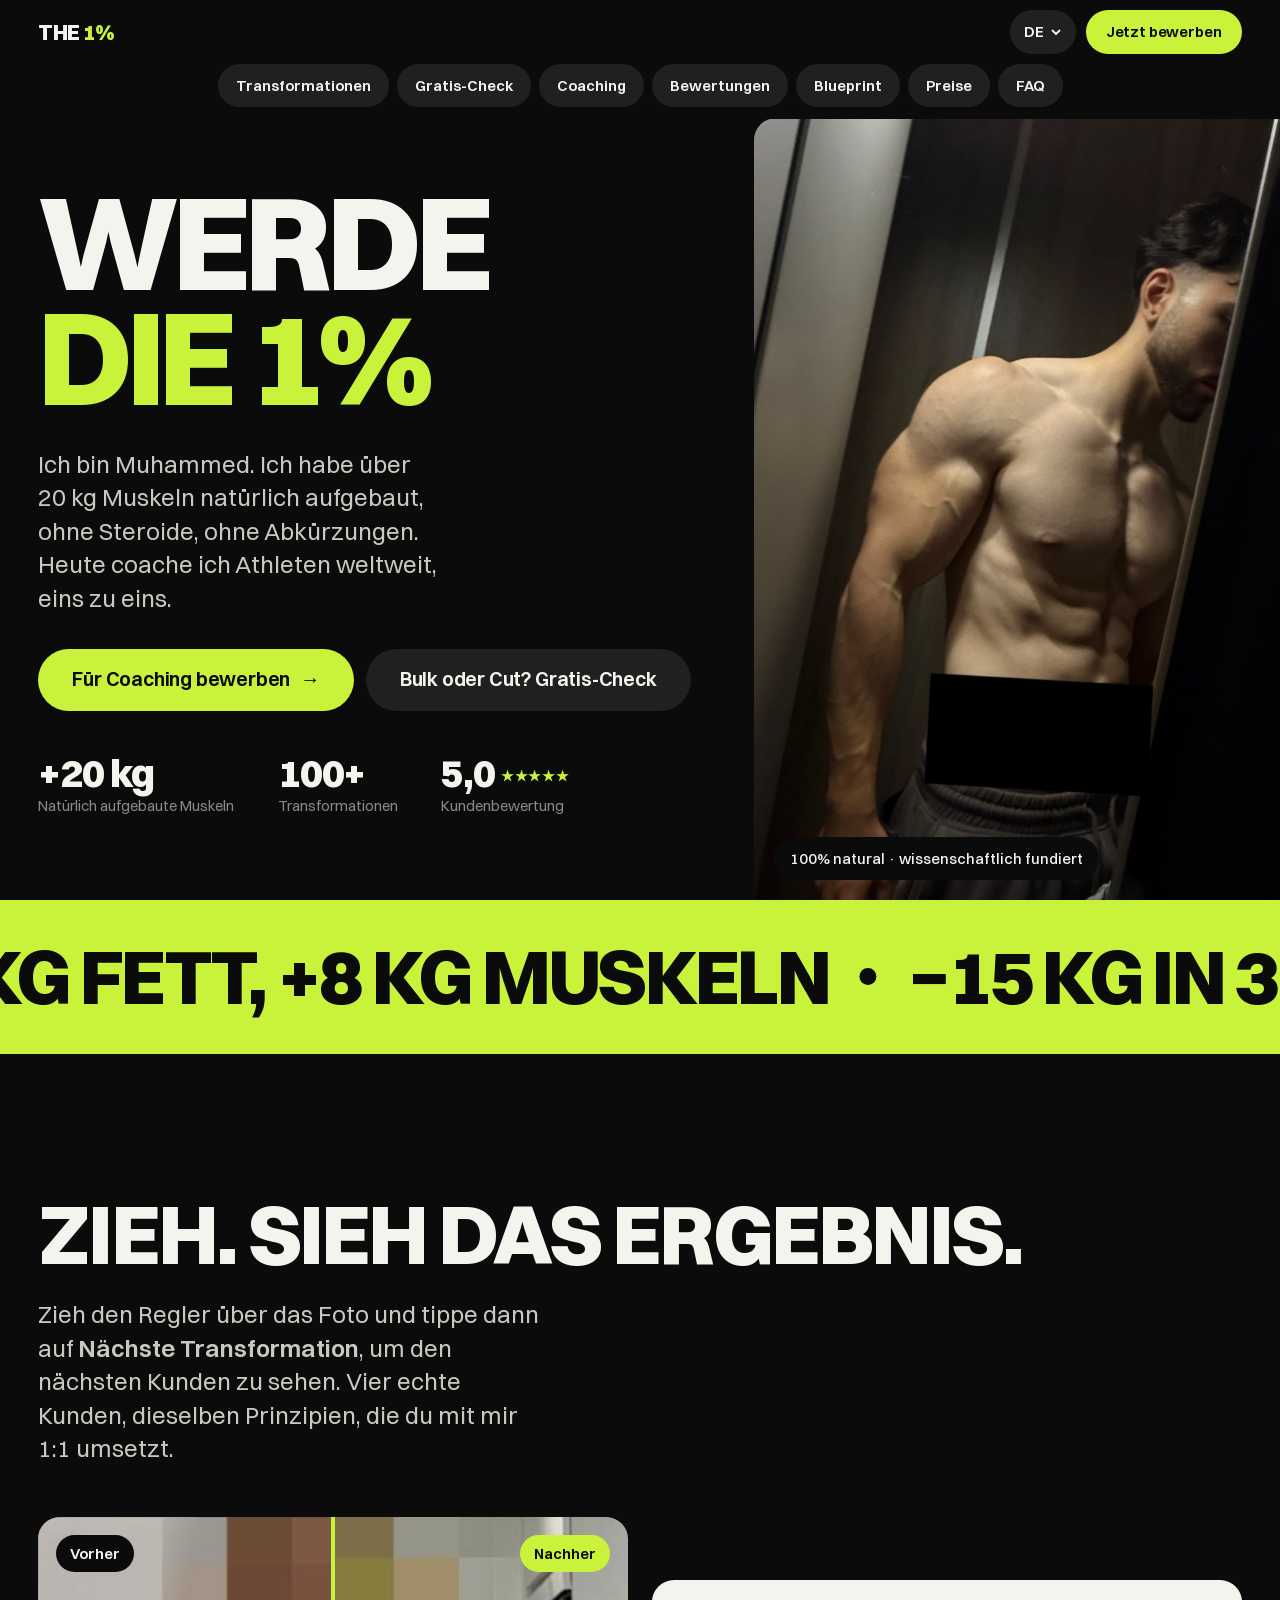
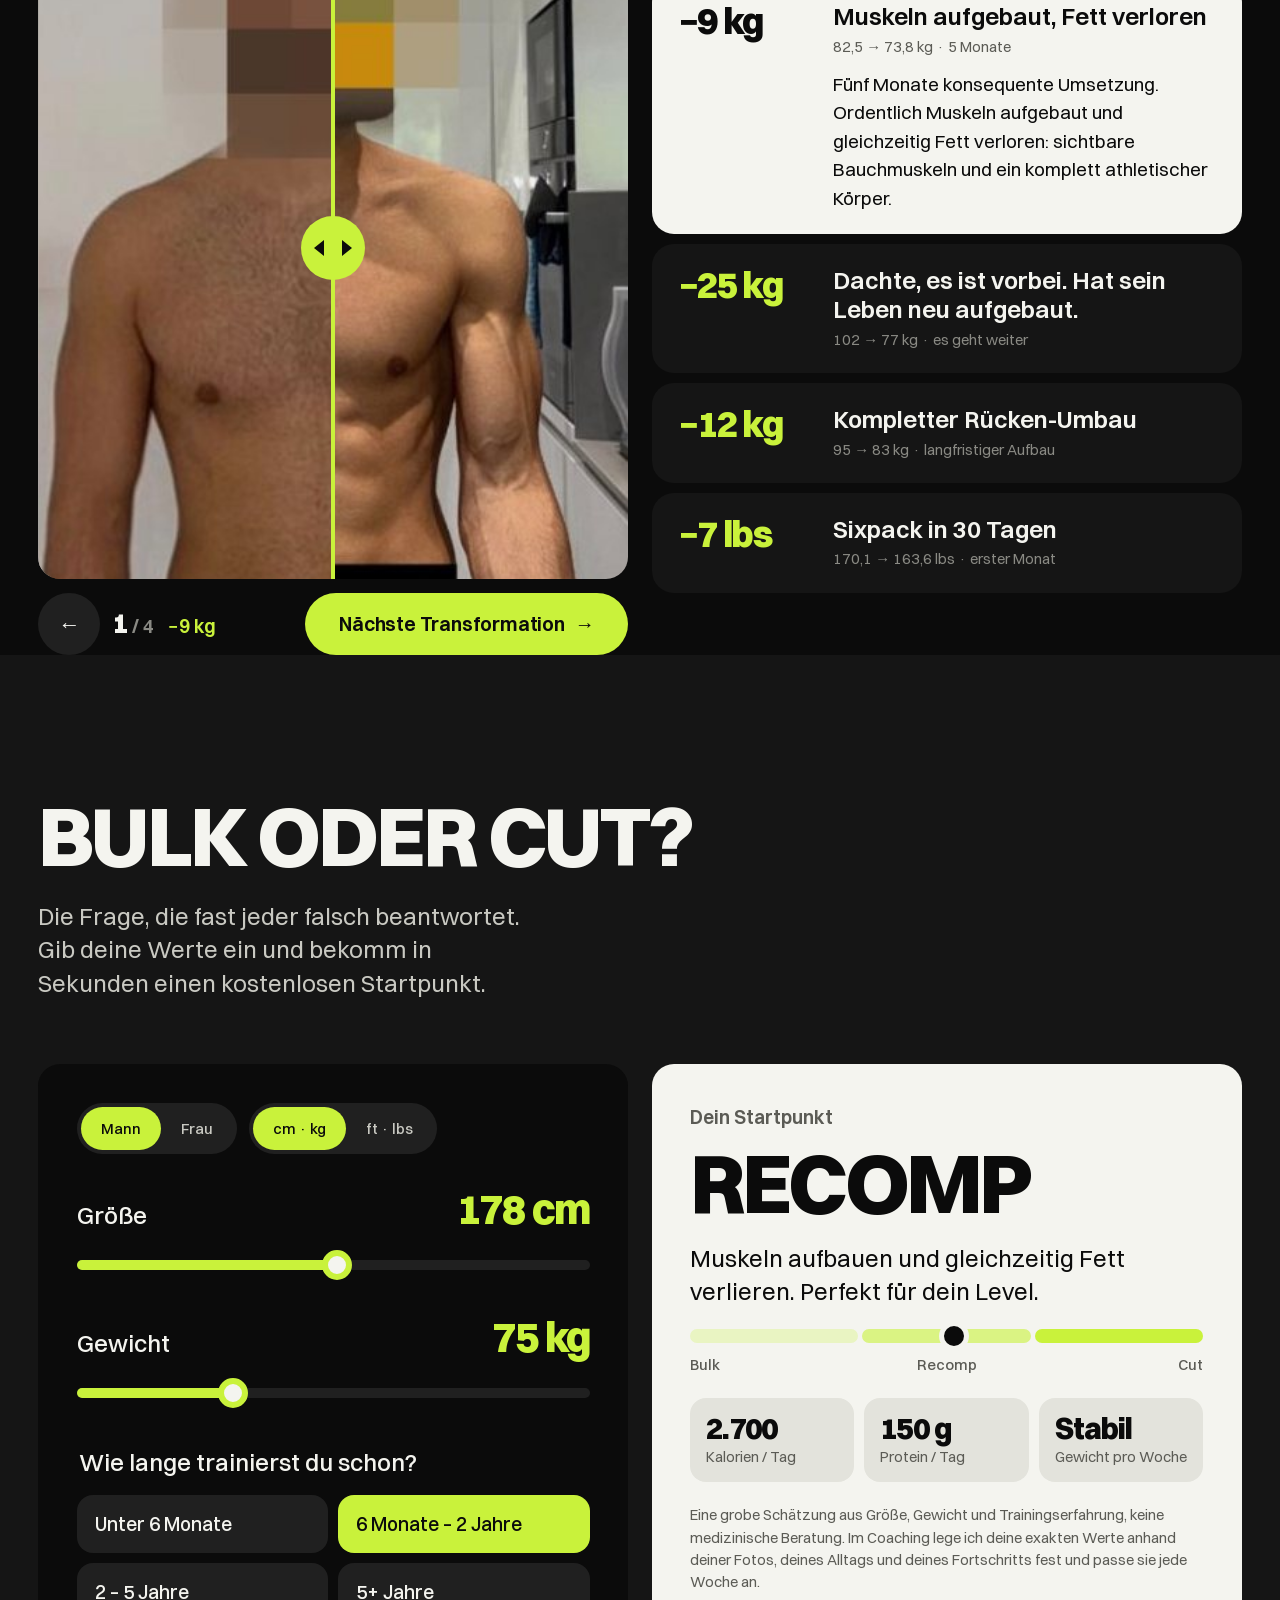
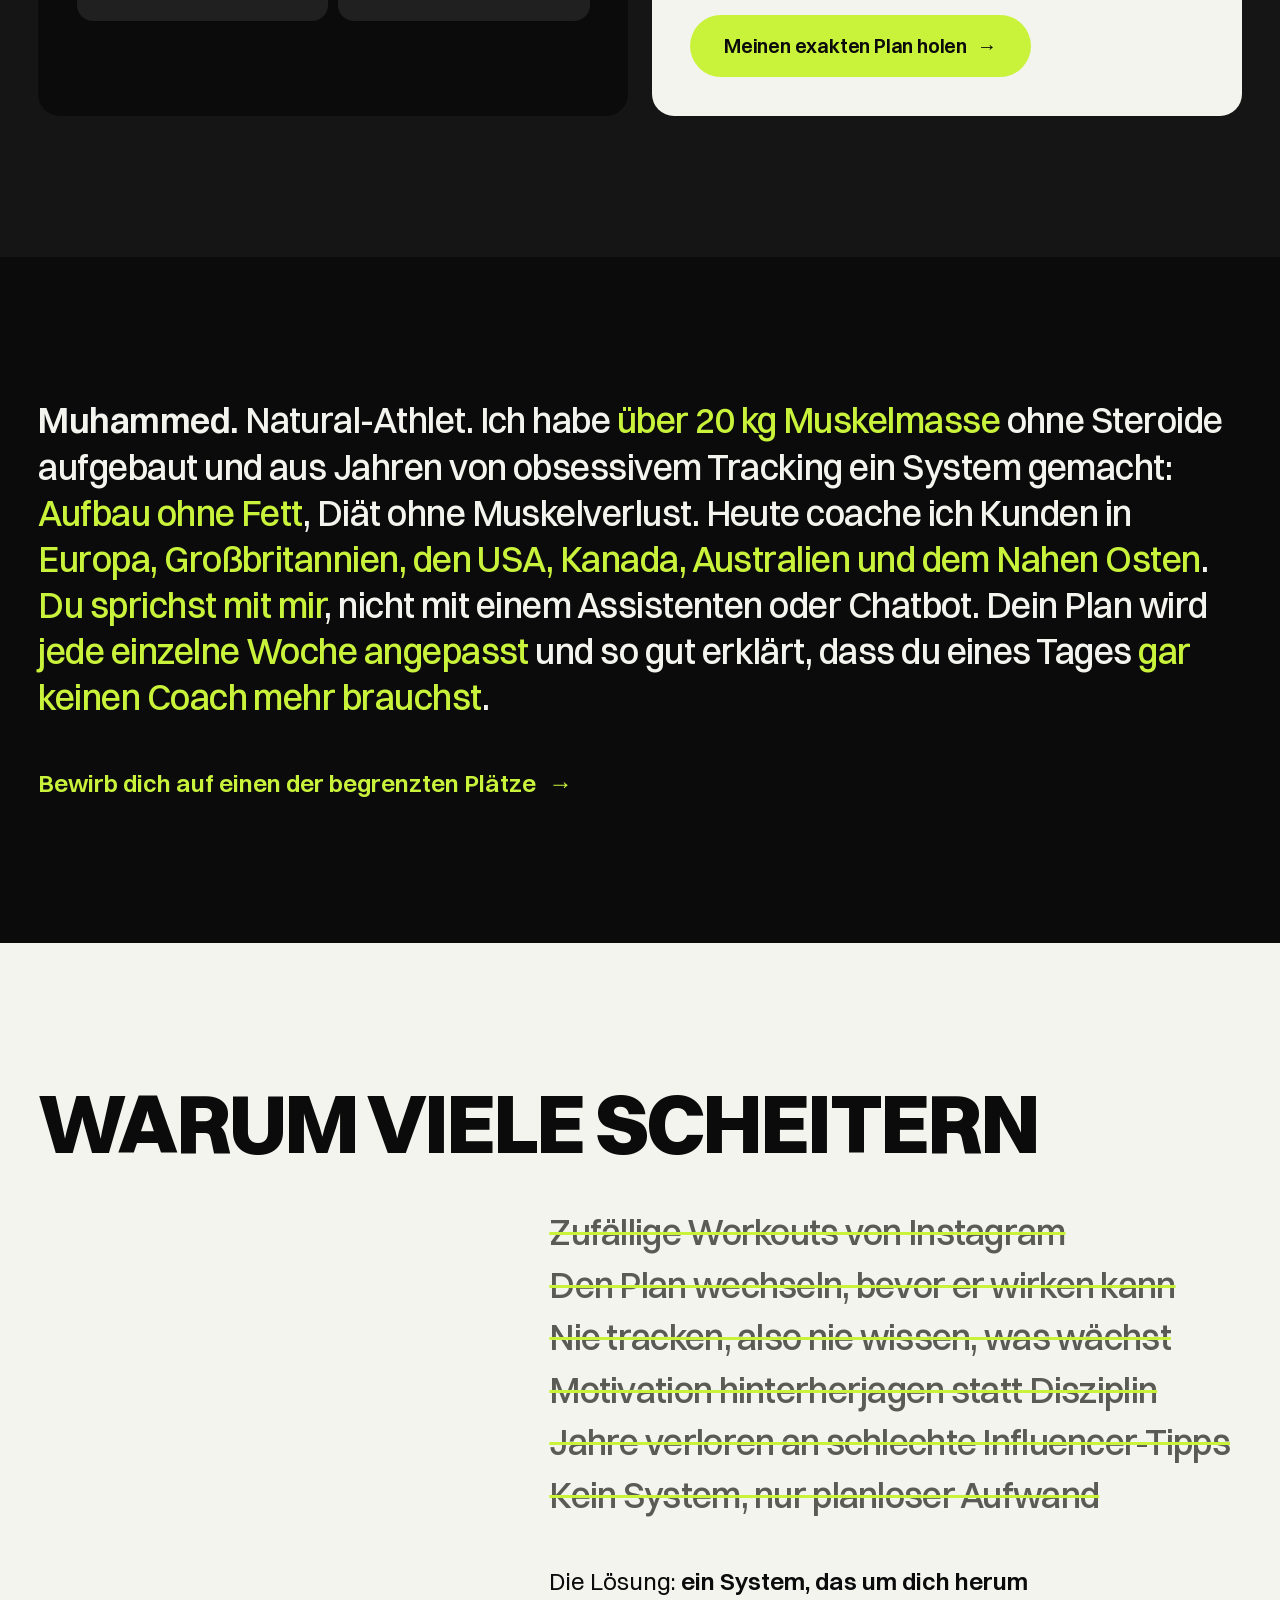
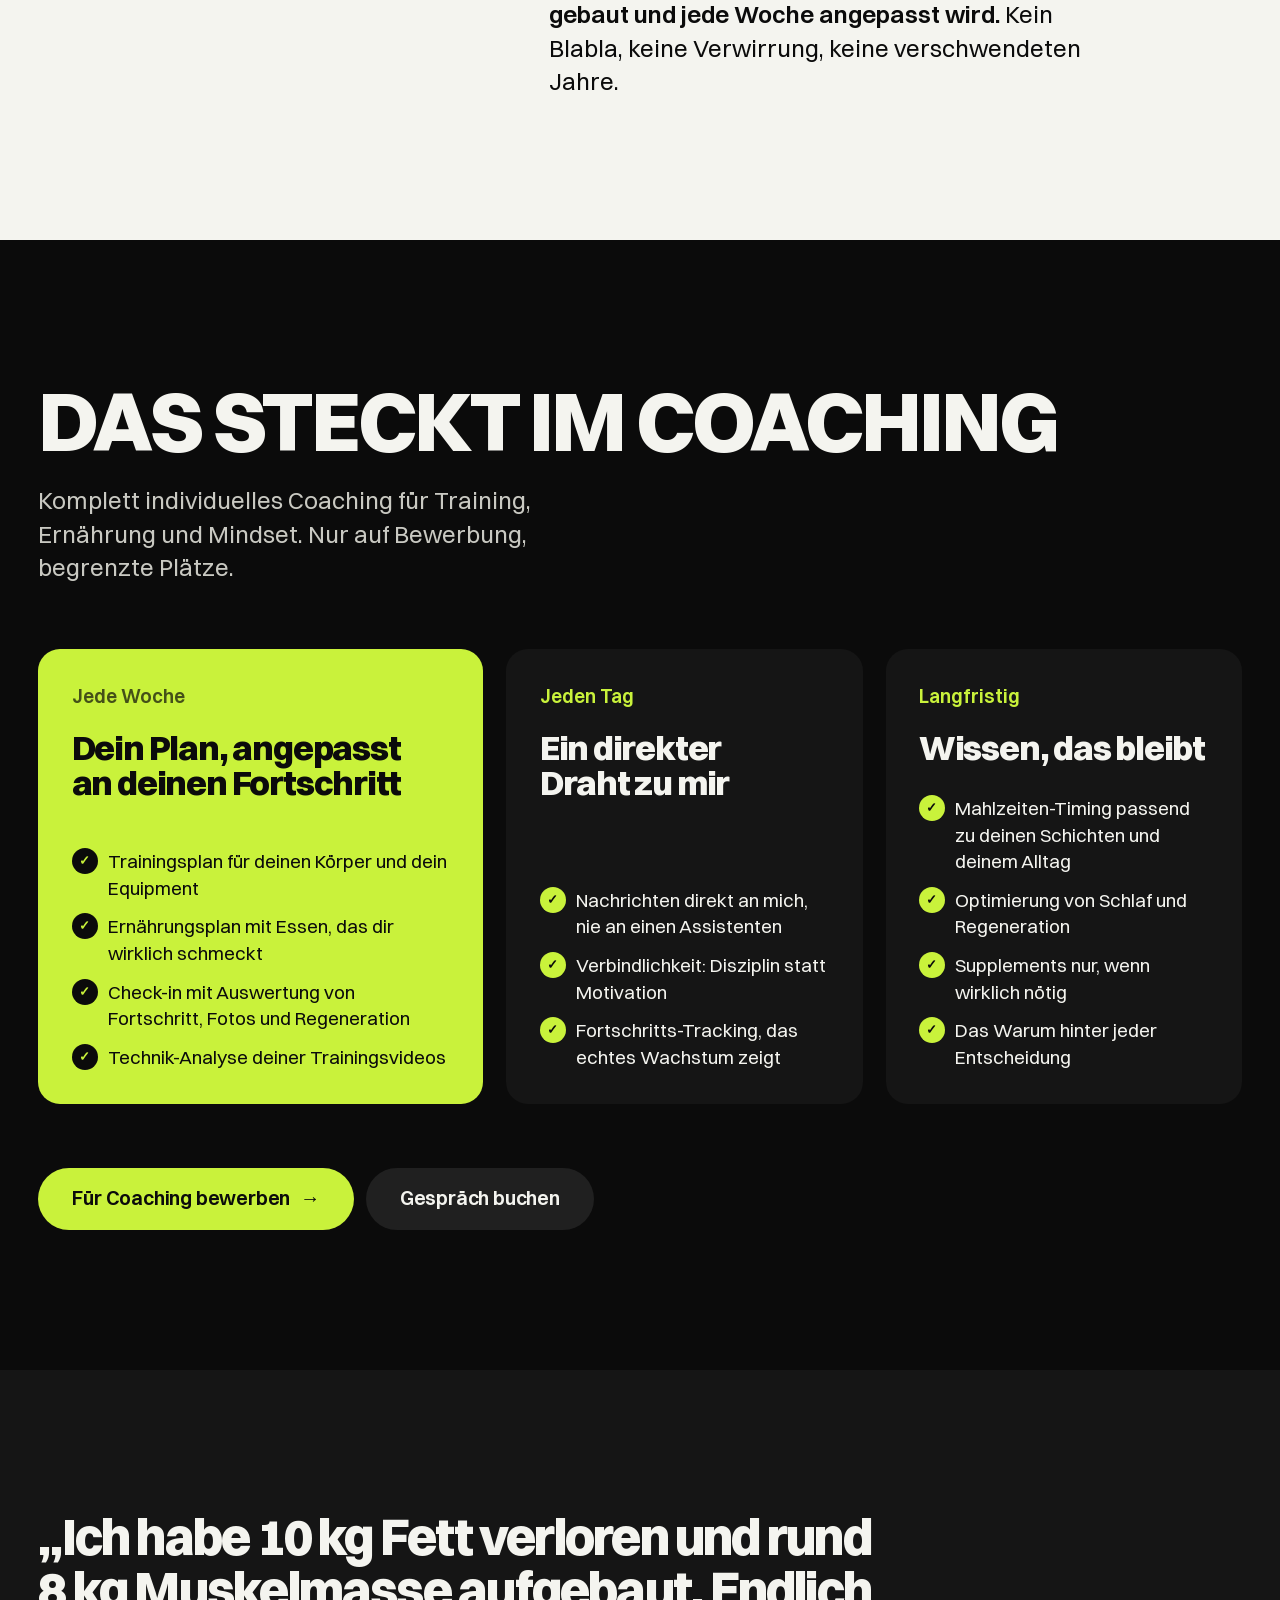
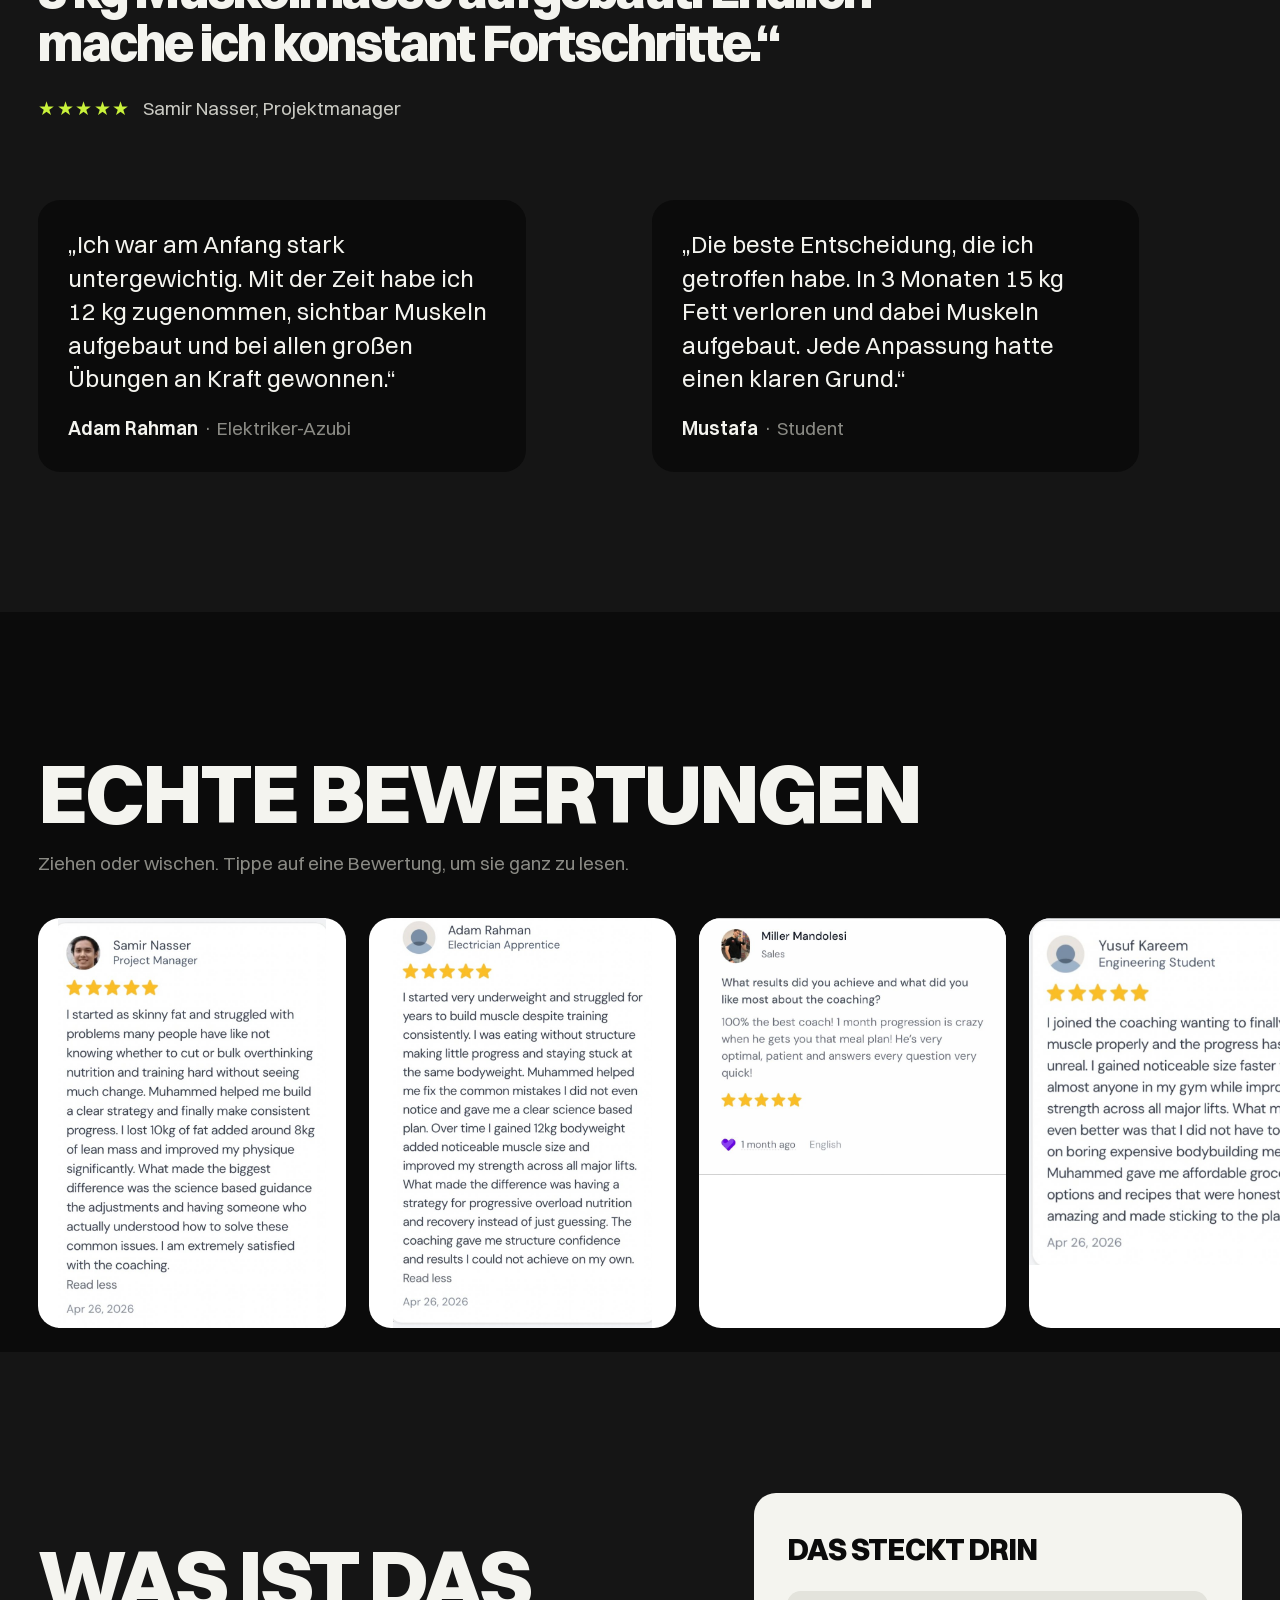
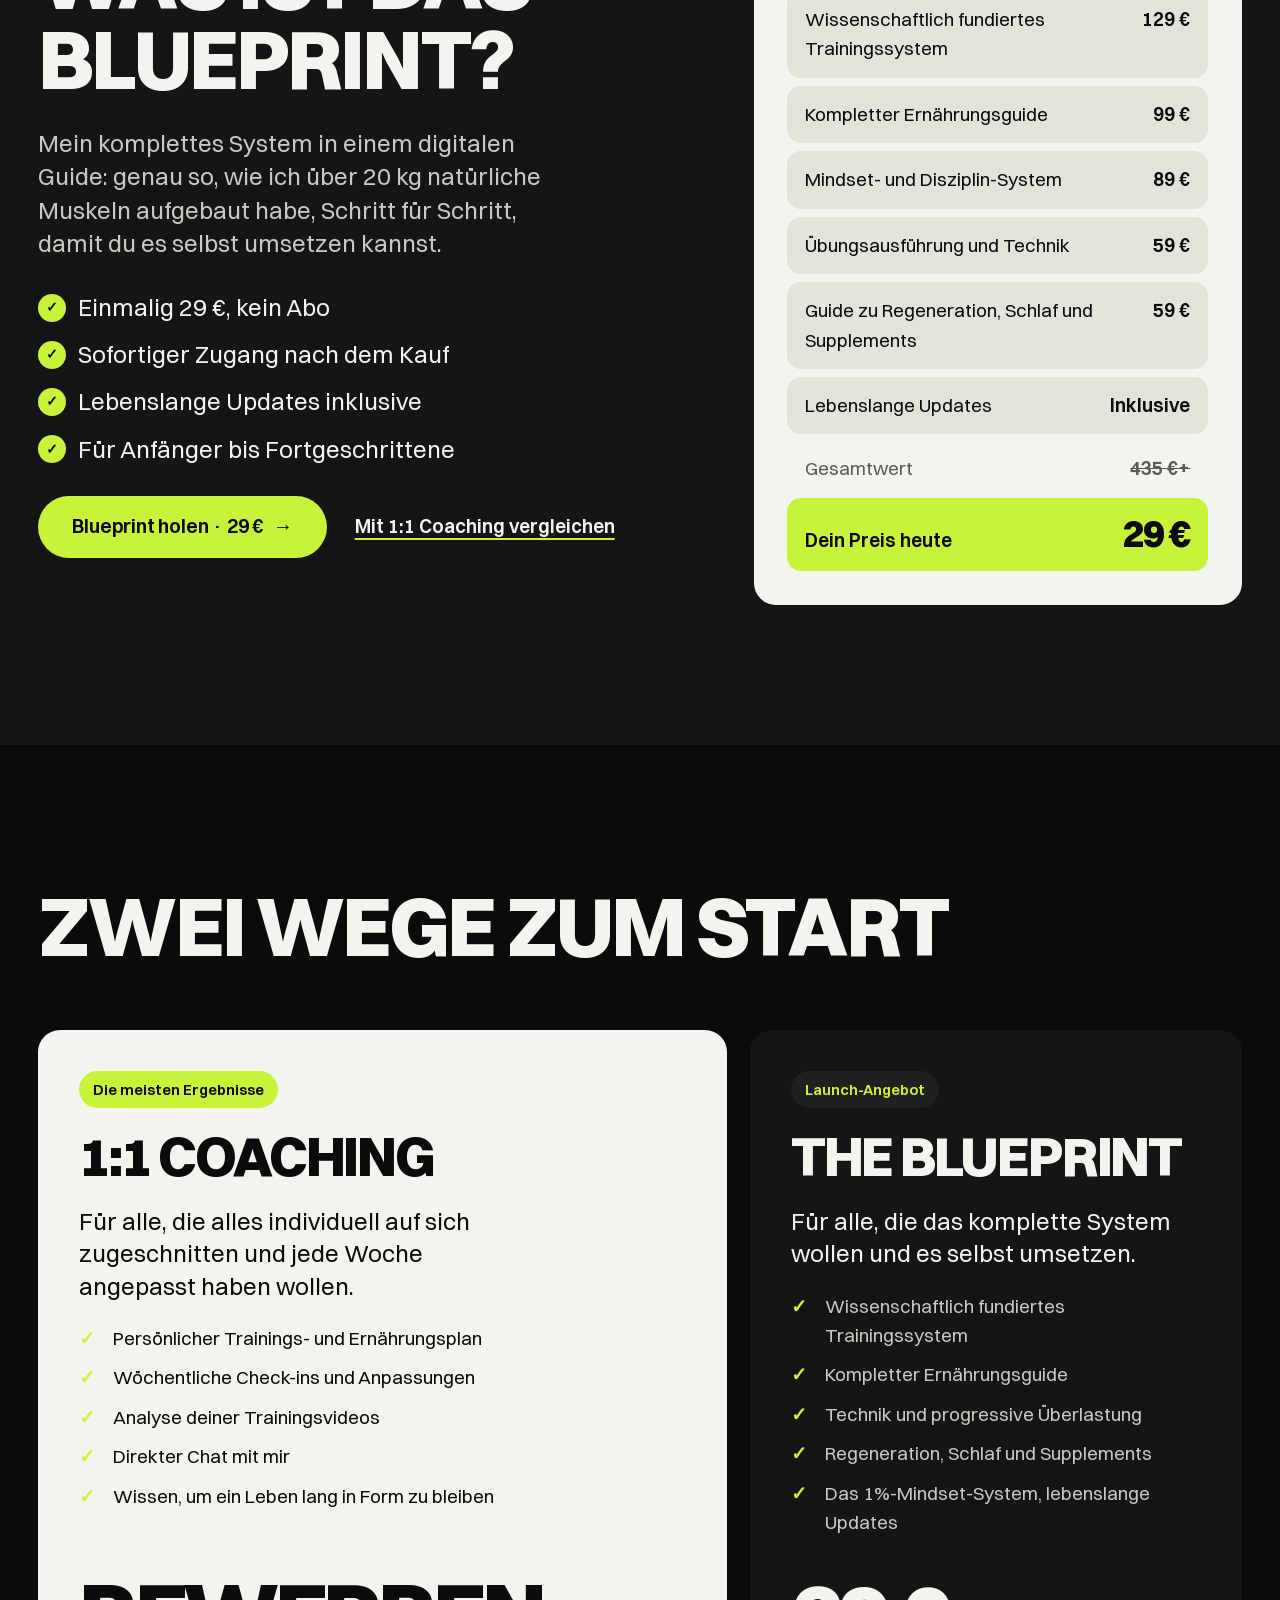
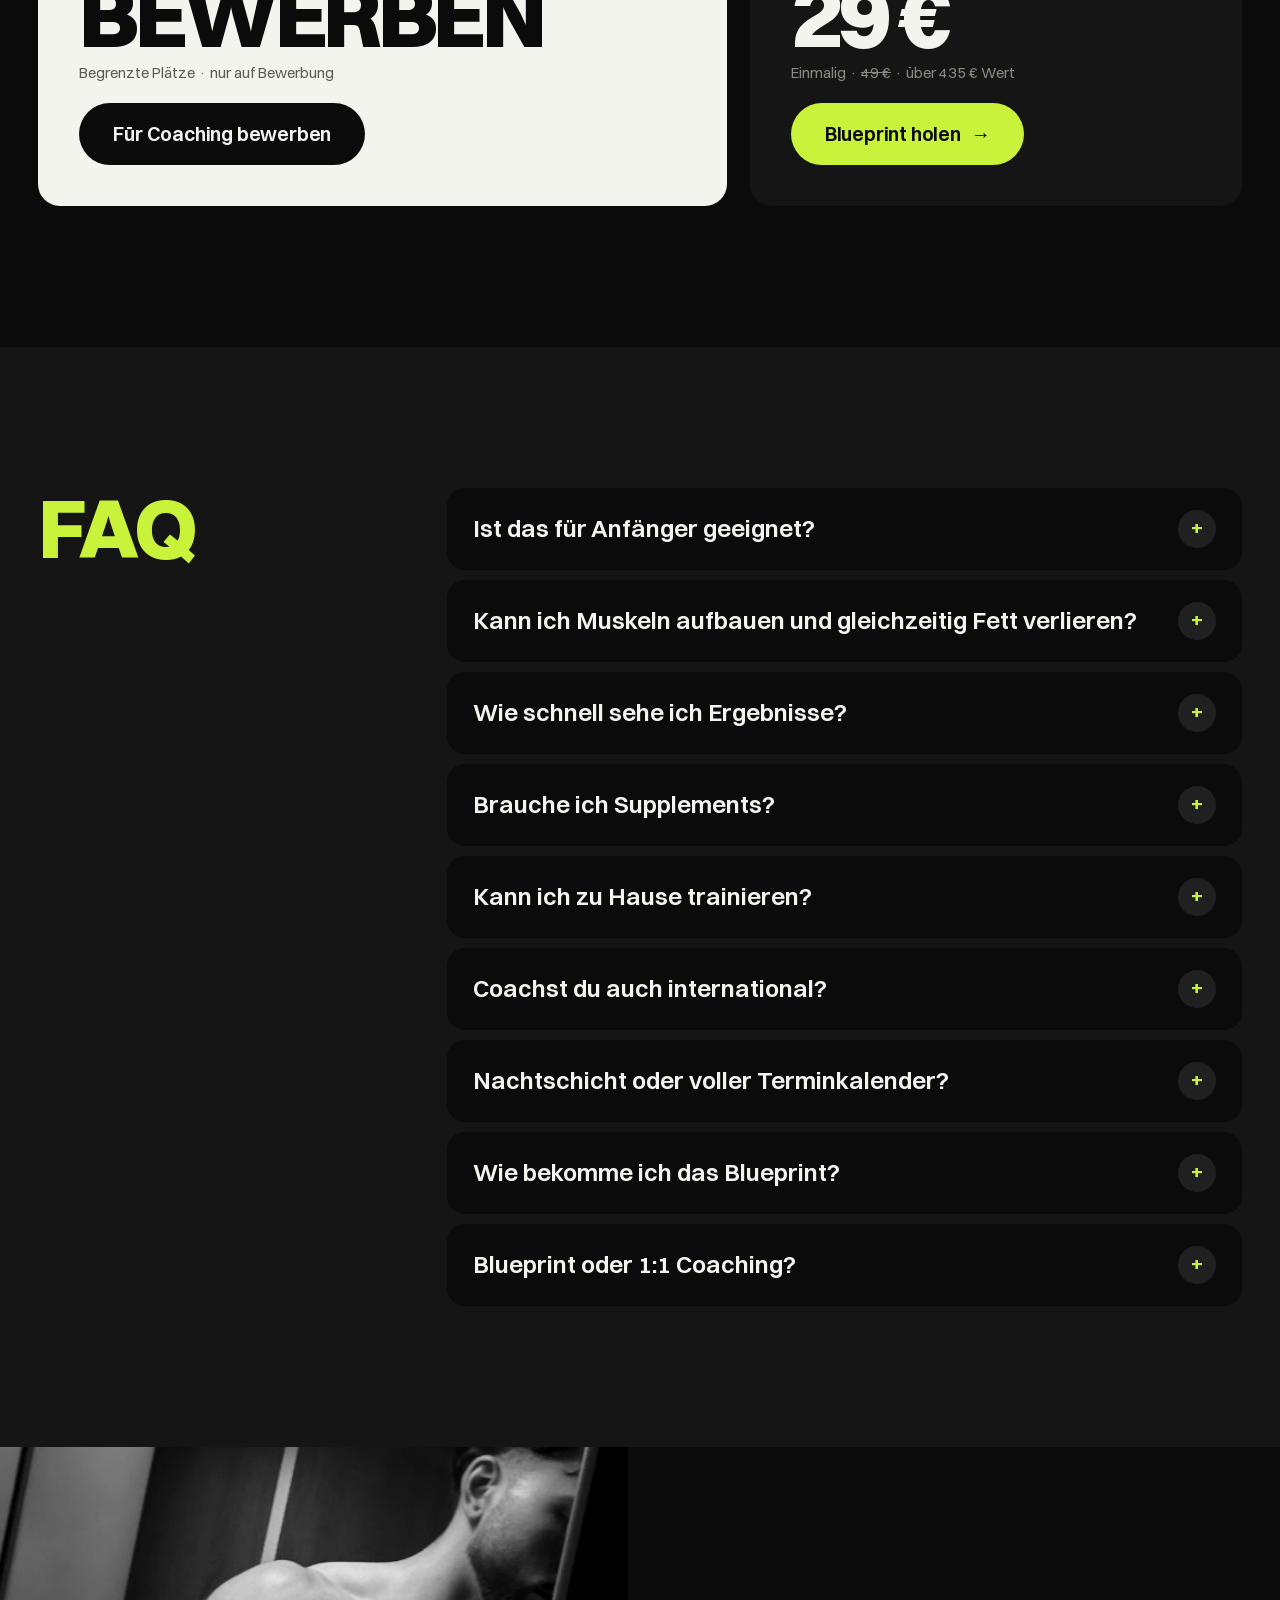
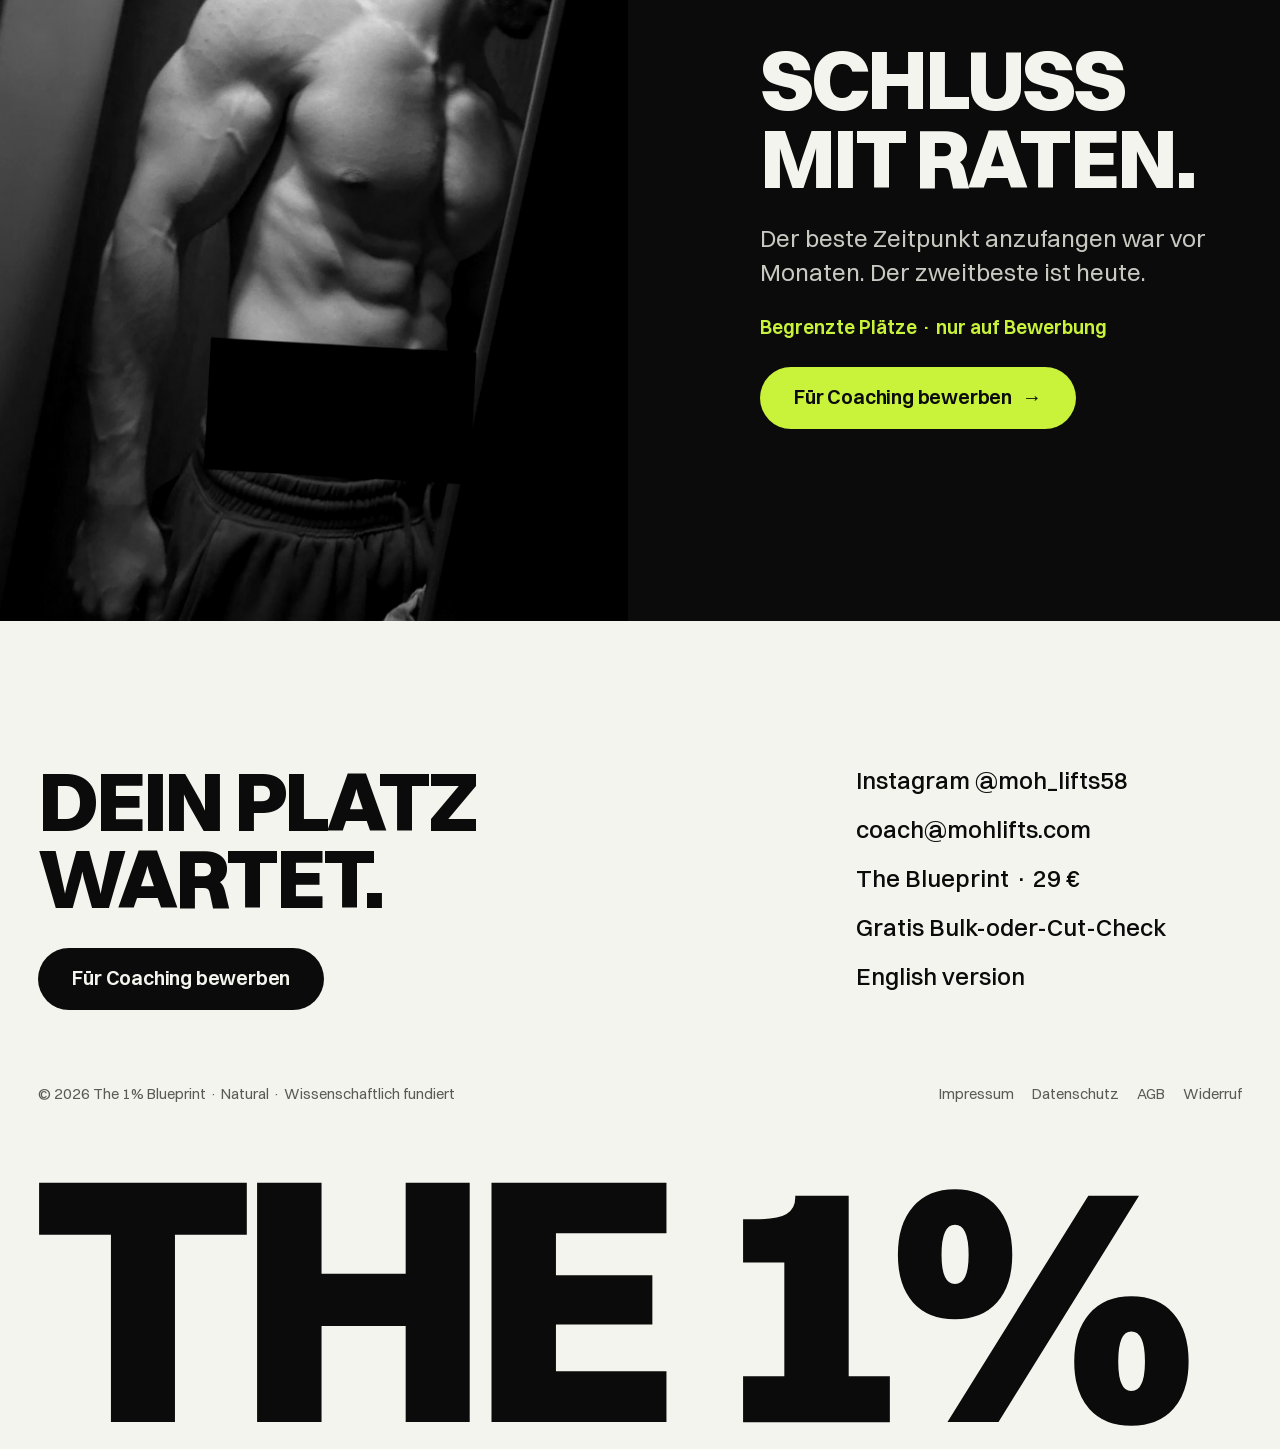
==== commit 7a28b4e9: "Turn the language link into a dropdown with an arrow Co-Authored-By: Claude Opus 5.5 <noreply@anthro" ====
--- a/de/index.html
+++ b/de/index.html
@@ -28,7 +28,13 @@
   <div class="nav-top">
     <a class="wordmark" href="#top" aria-label="The 1% Blueprint, zurück nach oben">The&nbsp;<b>1%</b></a>
     <div class="nav-right">
-      <a class="lang" href="../" hreflang="en" lang="en" aria-label="English version">EN</a>
+      <details class="langmenu">
+        <summary aria-label="Sprache / Language: Deutsch">DE <svg class="langmenu-chev" viewBox="0 0 12 12" width="12" height="12" aria-hidden="true"><path d="M2.5 4.5 6 8l3.5-3.5" fill="none" stroke="currentColor" stroke-width="1.8" stroke-linecap="round" stroke-linejoin="round"/></svg></summary>
+        <div class="langmenu-list">
+          <a href="../" hreflang="en" lang="en">English</a>
+          <a href="./" hreflang="de" lang="de" aria-current="page">Deutsch</a>
+        </div>
+      </details>
       <a class="btn btn-accent btn-small" href="https://tally.so/r/RGdYQP" target="_blank" rel="noopener">Jetzt bewerben</a>
     </div>
   </div>
--- a/assets/css/style.css
+++ b/assets/css/style.css
@@ -184,19 +184,53 @@
 }
 .wordmark b { color: var(--accent); font-weight: 800; }
 .nav-right { display: flex; align-items: center; gap: 10px; }
-.lang {
-  display: inline-flex; align-items: center; justify-content: center;
-  min-height: 44px; min-width: 44px; padding: 0 14px;
+/* Language menu: a pill with an arrow that opens English / Deutsch */
+.langmenu { position: relative; }
+.langmenu summary {
+  list-style: none;
+  display: inline-flex; align-items: center; gap: 6px;
+  min-height: 44px; padding: 0 14px;
   border-radius: 999px;
   background: var(--surface-2);
   color: var(--ink);
   font-size: var(--step-small);
   font-weight: 600;
+  cursor: pointer;
+  user-select: none;
+  transition: background-color var(--t-hover) ease, transform var(--t-press) var(--ease-out);
+  -webkit-tap-highlight-color: transparent;
+}
+.langmenu summary::-webkit-details-marker { display: none; }
+.langmenu summary:hover { background: var(--surface-3); }
+.langmenu summary:active { transform: scale(0.94); }
+.langmenu-chev { transition: transform var(--t-ui) var(--ease-out); }
+.langmenu[open] .langmenu-chev { transform: rotate(180deg); }
+.langmenu[open] summary { background: var(--ink); color: var(--bg); }
+.langmenu-list {
+  position: absolute; top: calc(100% + 8px); right: 0;
+  z-index: 60;
+  min-width: 170px;
+  display: grid; gap: 2px;
+  padding: 6px;
+  border-radius: 16px;
+  background: var(--surface-2);
+  box-shadow: 0 16px 40px rgba(0, 0, 0, 0.45); /* taste-skill-ignore: menu floats */
+  transform-origin: top right;
+  animation: langmenu-in 220ms var(--ease-out);
+}
+@keyframes langmenu-in { from { opacity: 0; transform: translateY(-6px) scale(0.96); } }
+.langmenu-list a {
+  display: flex; justify-content: space-between; align-items: center; gap: 12px;
+  padding: 12px 14px;
+  border-radius: 11px;
+  color: var(--ink);
+  font-weight: 600;
   text-decoration: none;
-  transition: background-color var(--t-hover) ease, transform var(--t-press) var(--ease-out);
-}
-.lang:hover { background: var(--surface-3); }
-.lang:active { transform: scale(0.94); }
+  transition: background-color var(--t-hover) ease;
+}
+.langmenu-list a:hover { background: var(--surface-3); }
+.langmenu-list a[aria-current="page"] { color: var(--accent); }
+.langmenu-list a[aria-current="page"]::after { content: "✓"; }
 .nav-bar {
   display: flex;
   justify-content: safe center;
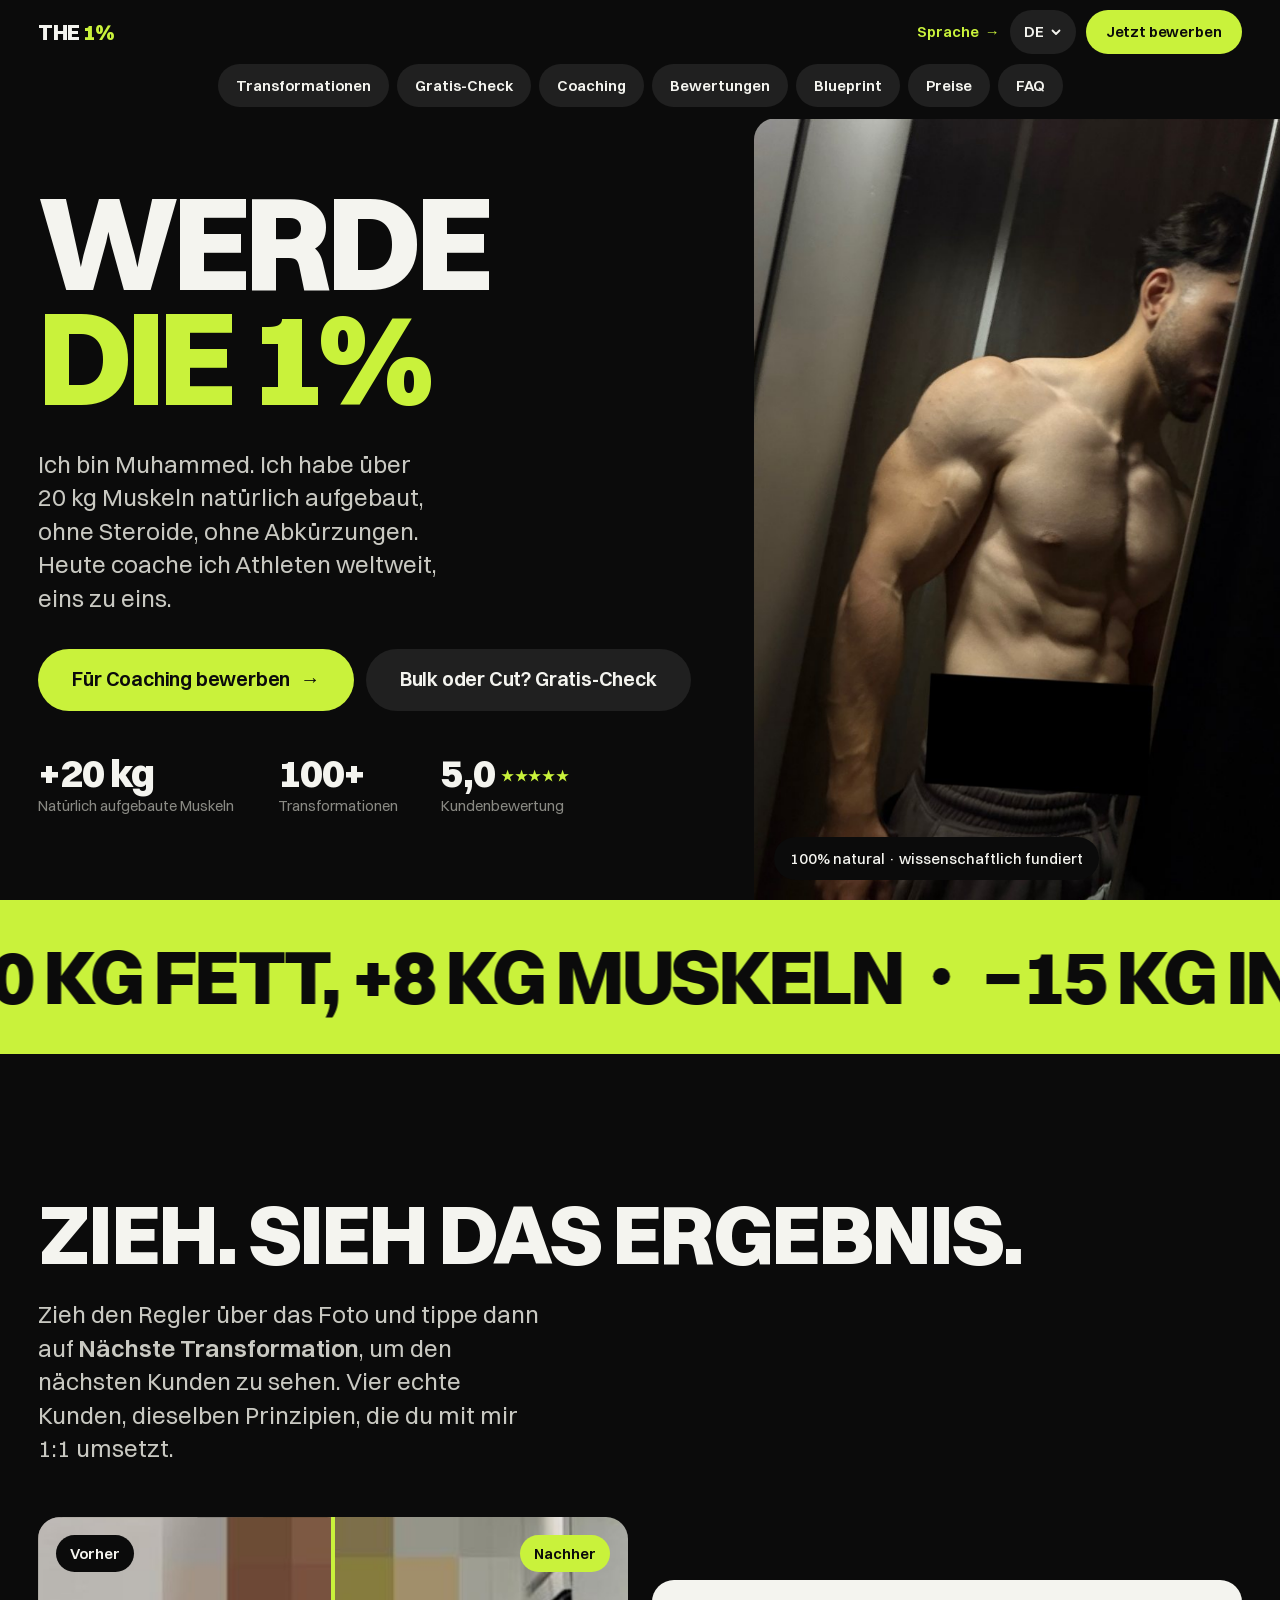
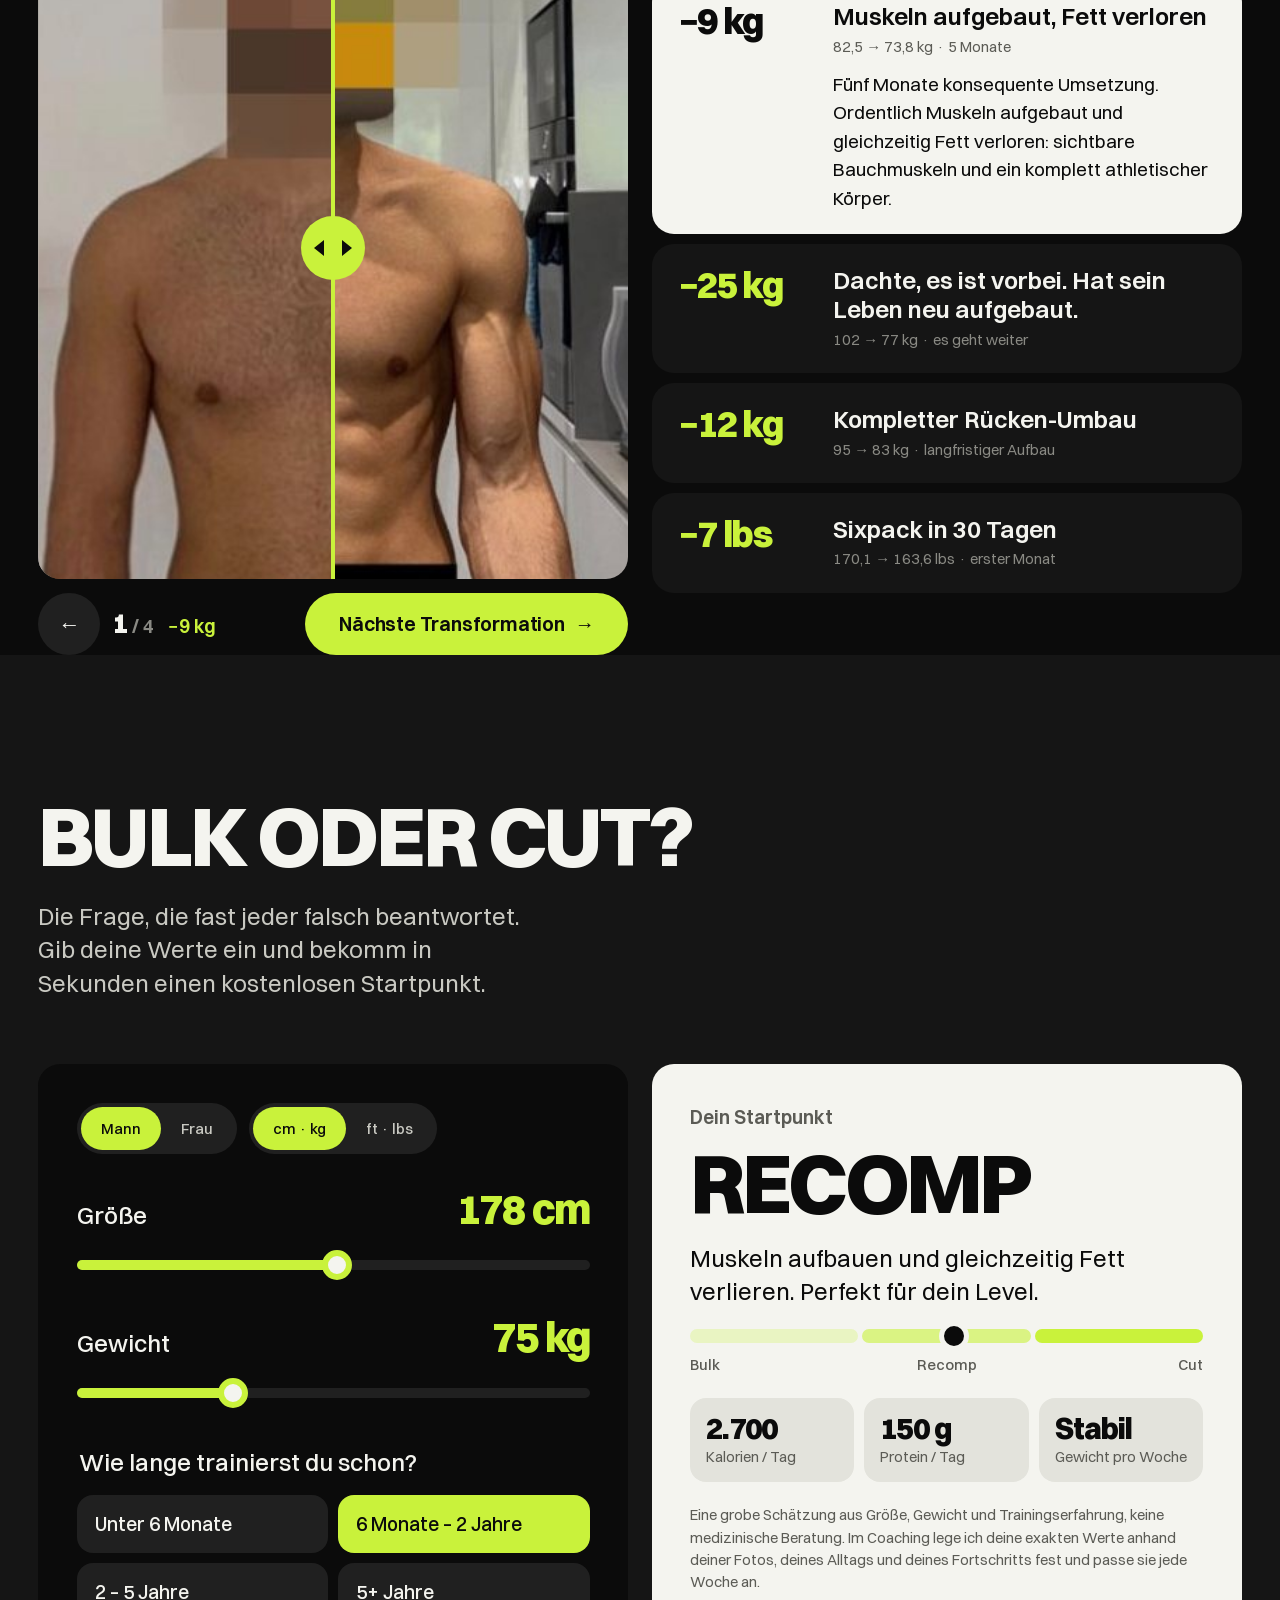
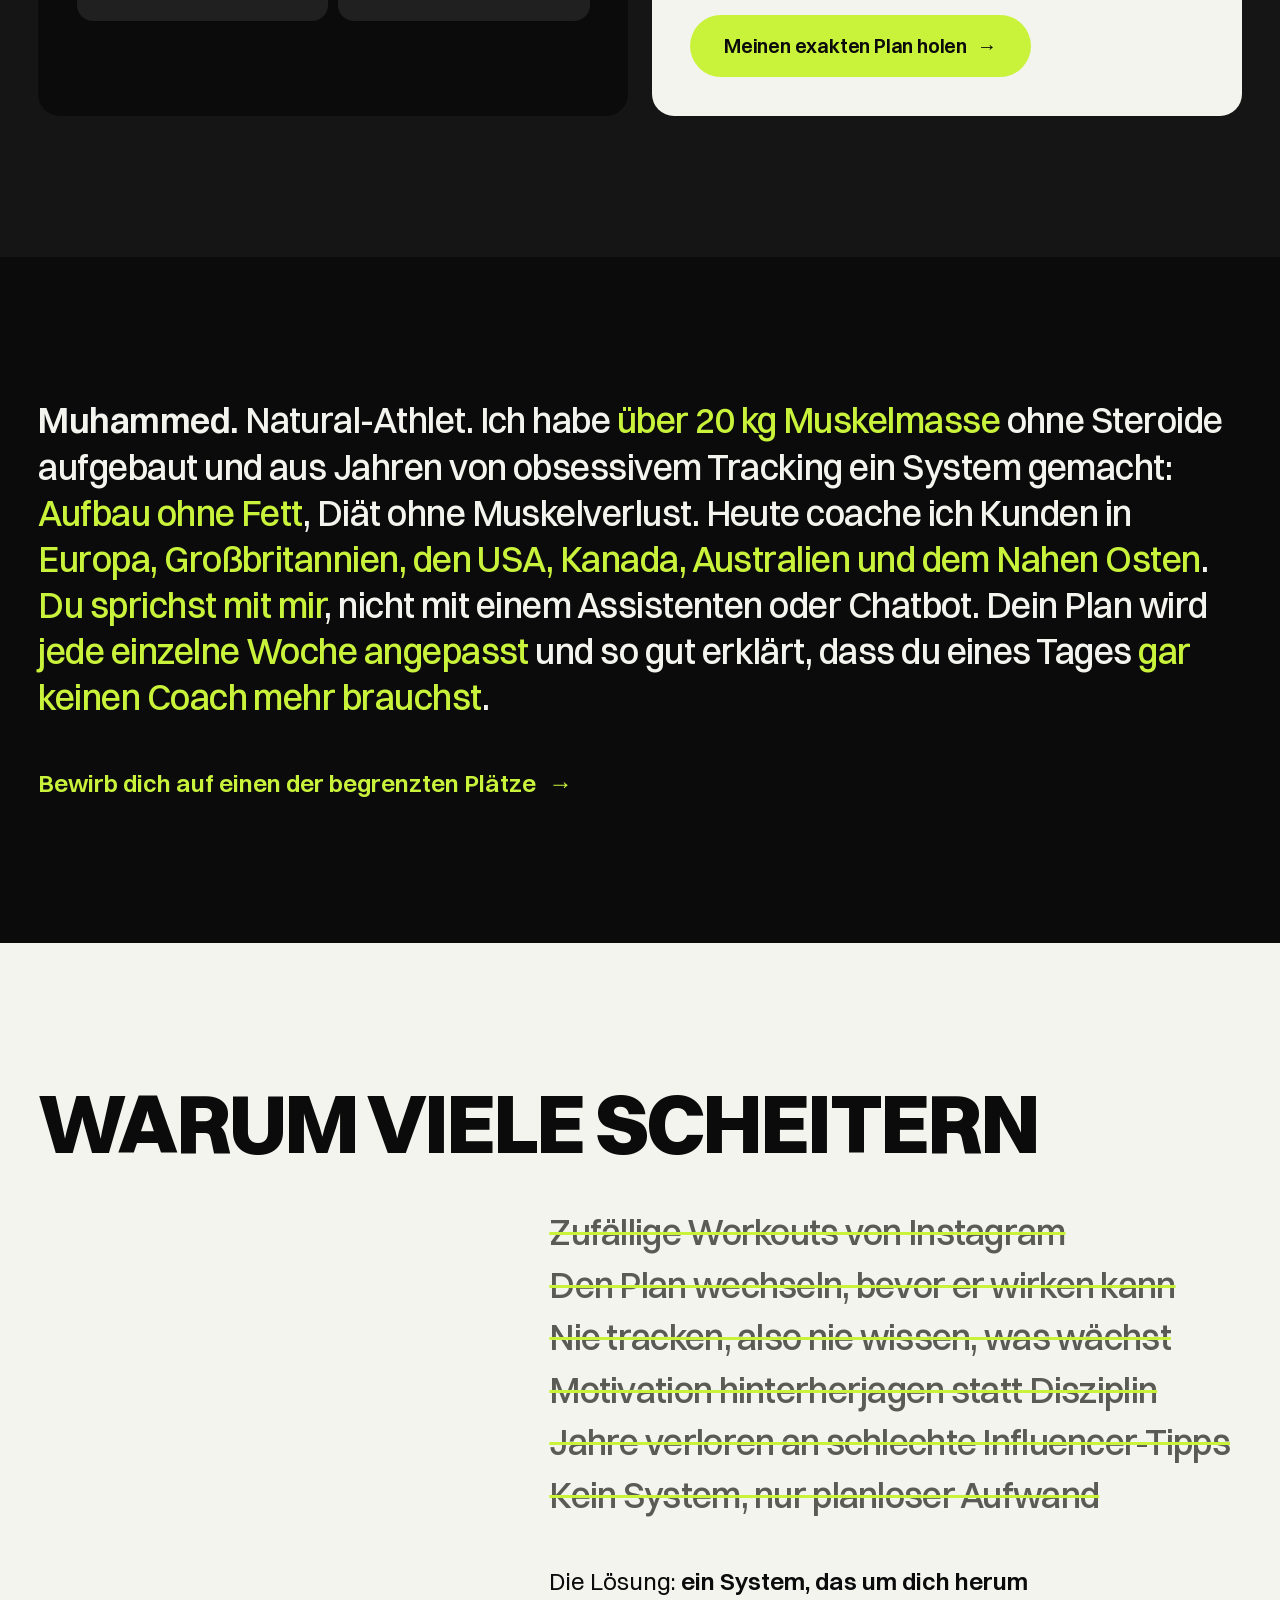
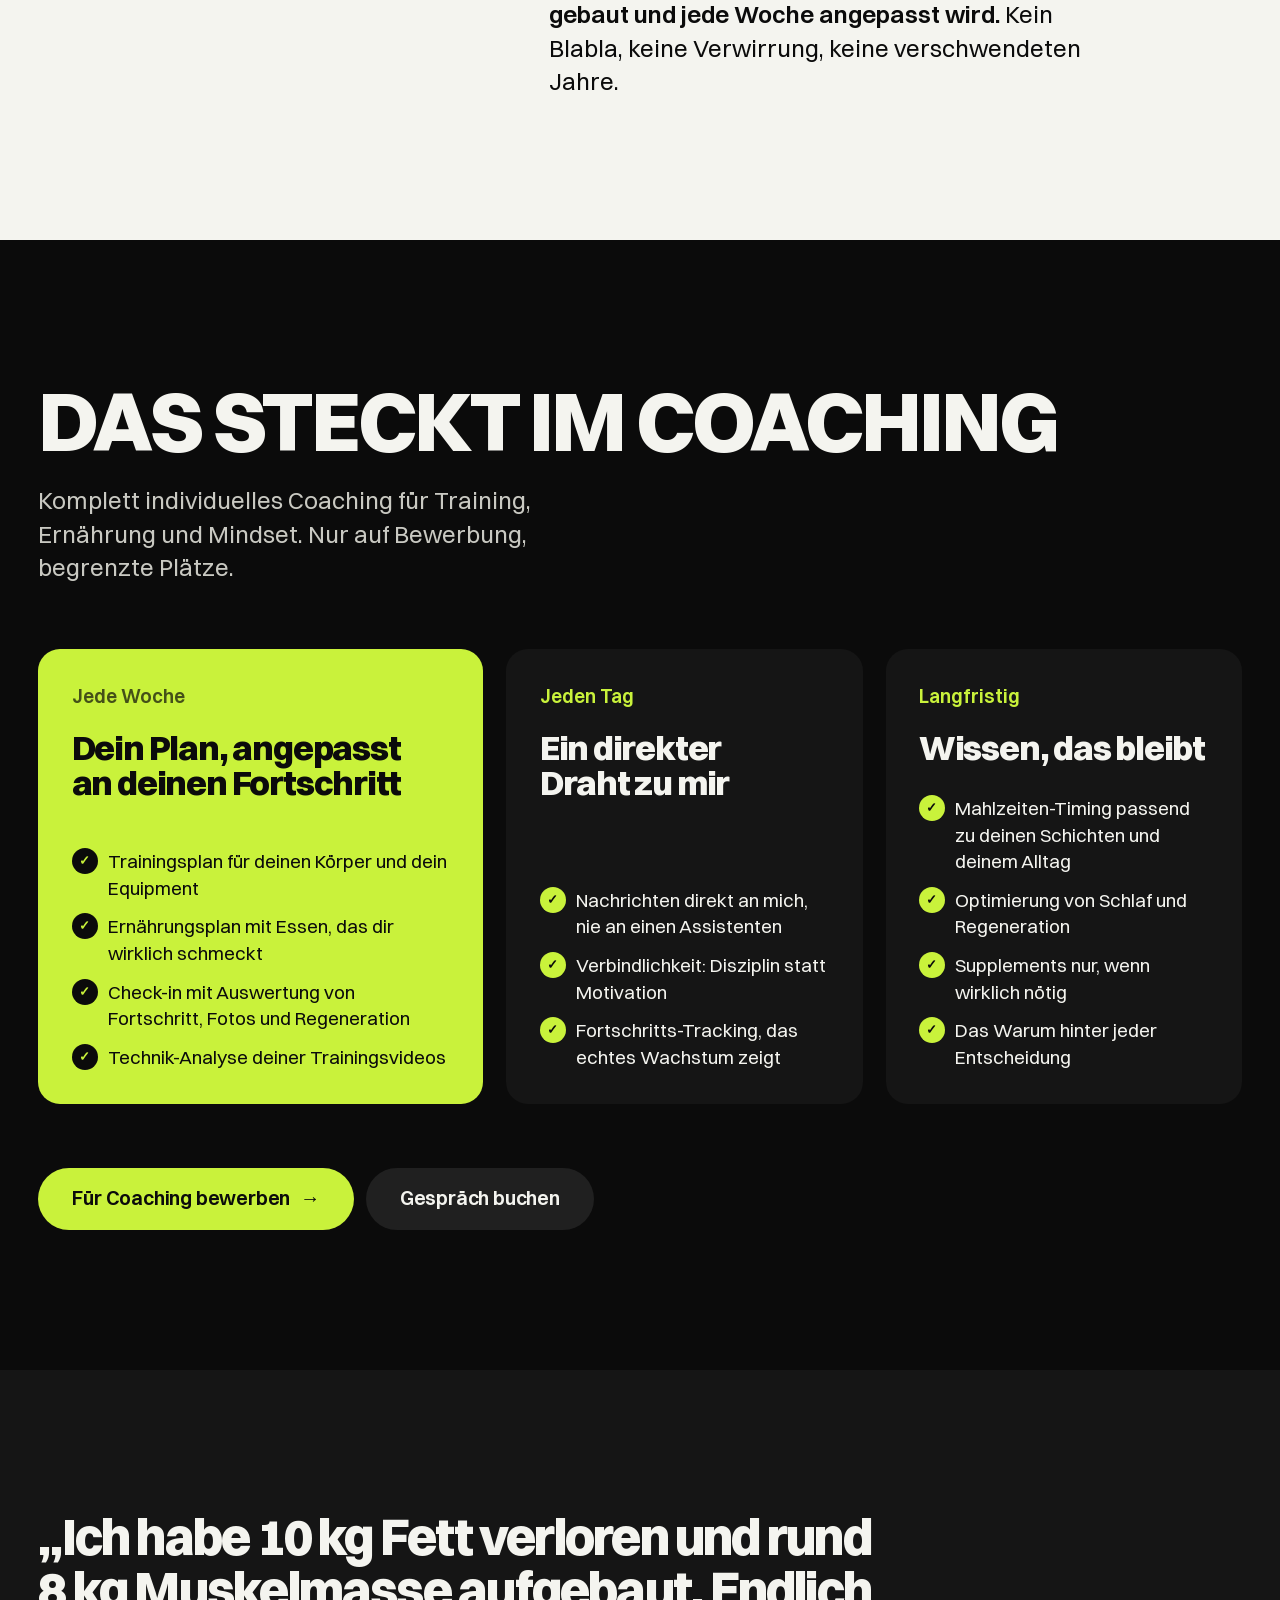
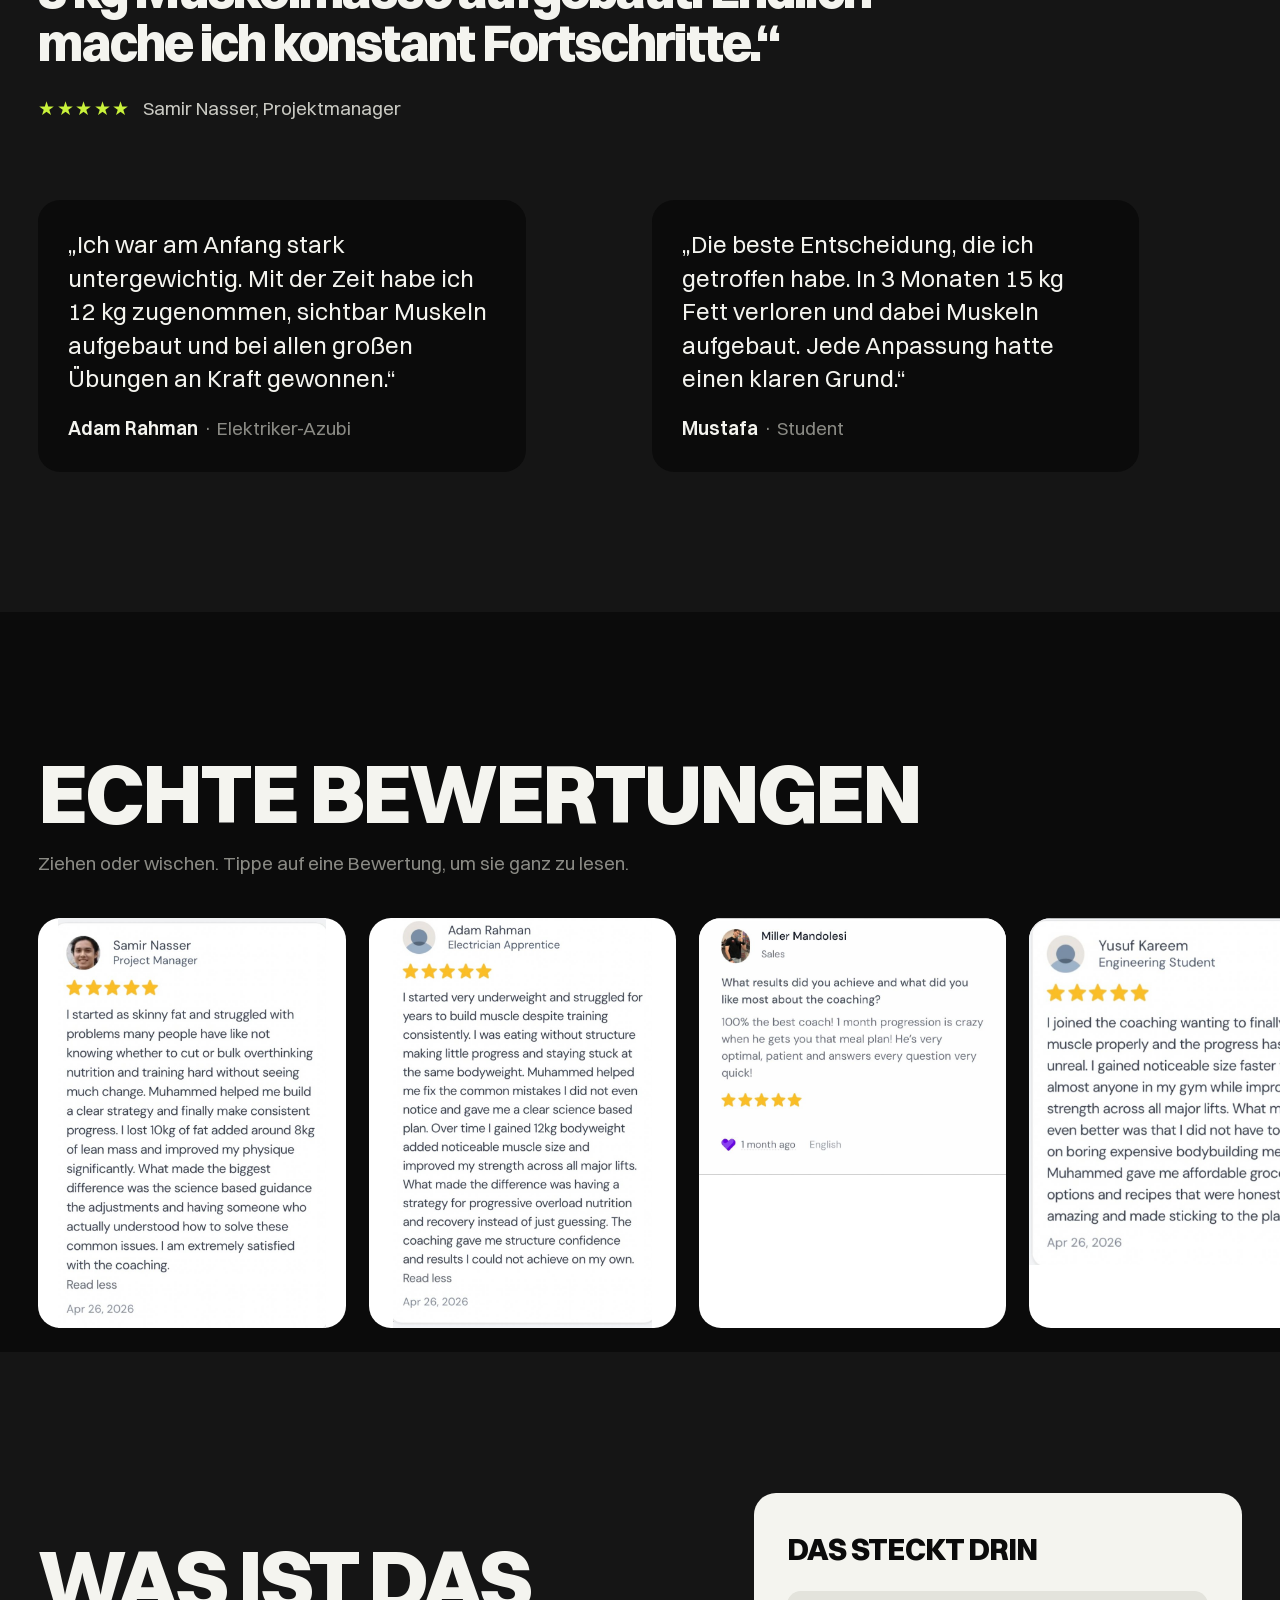
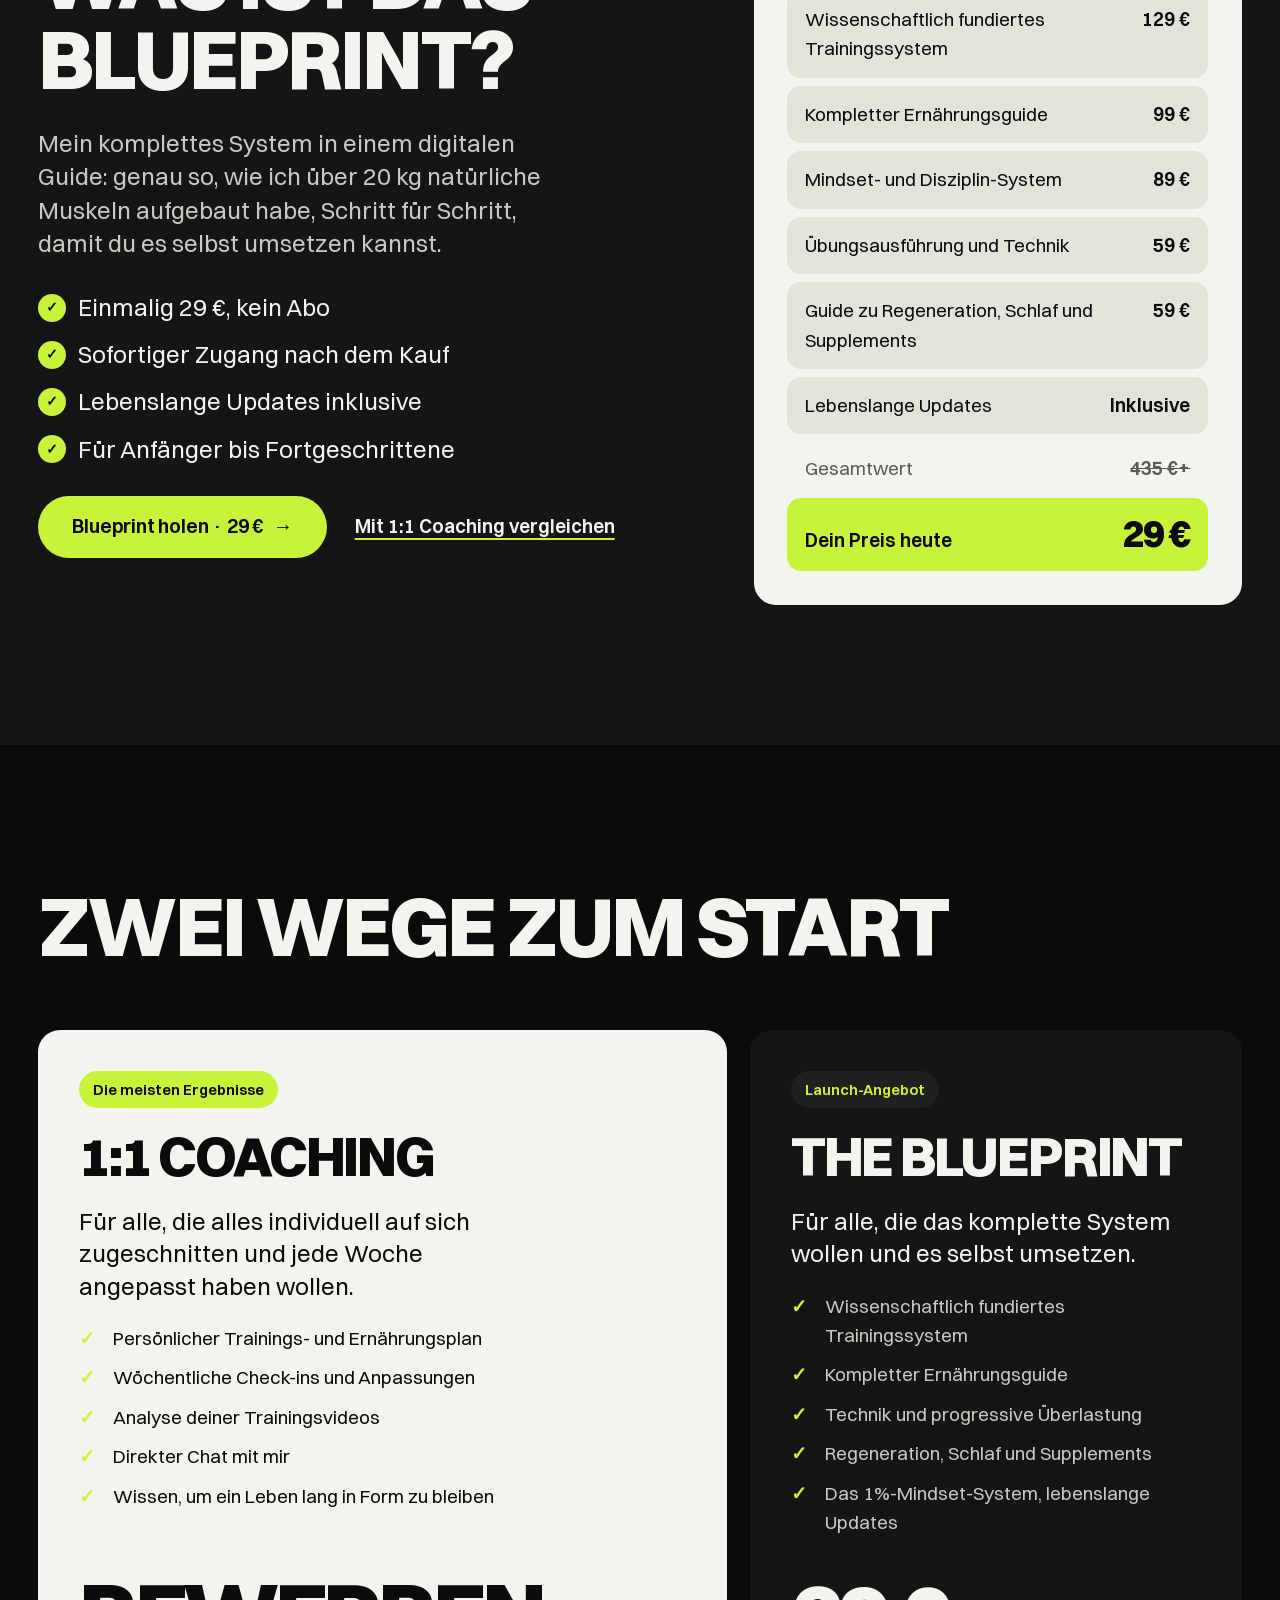
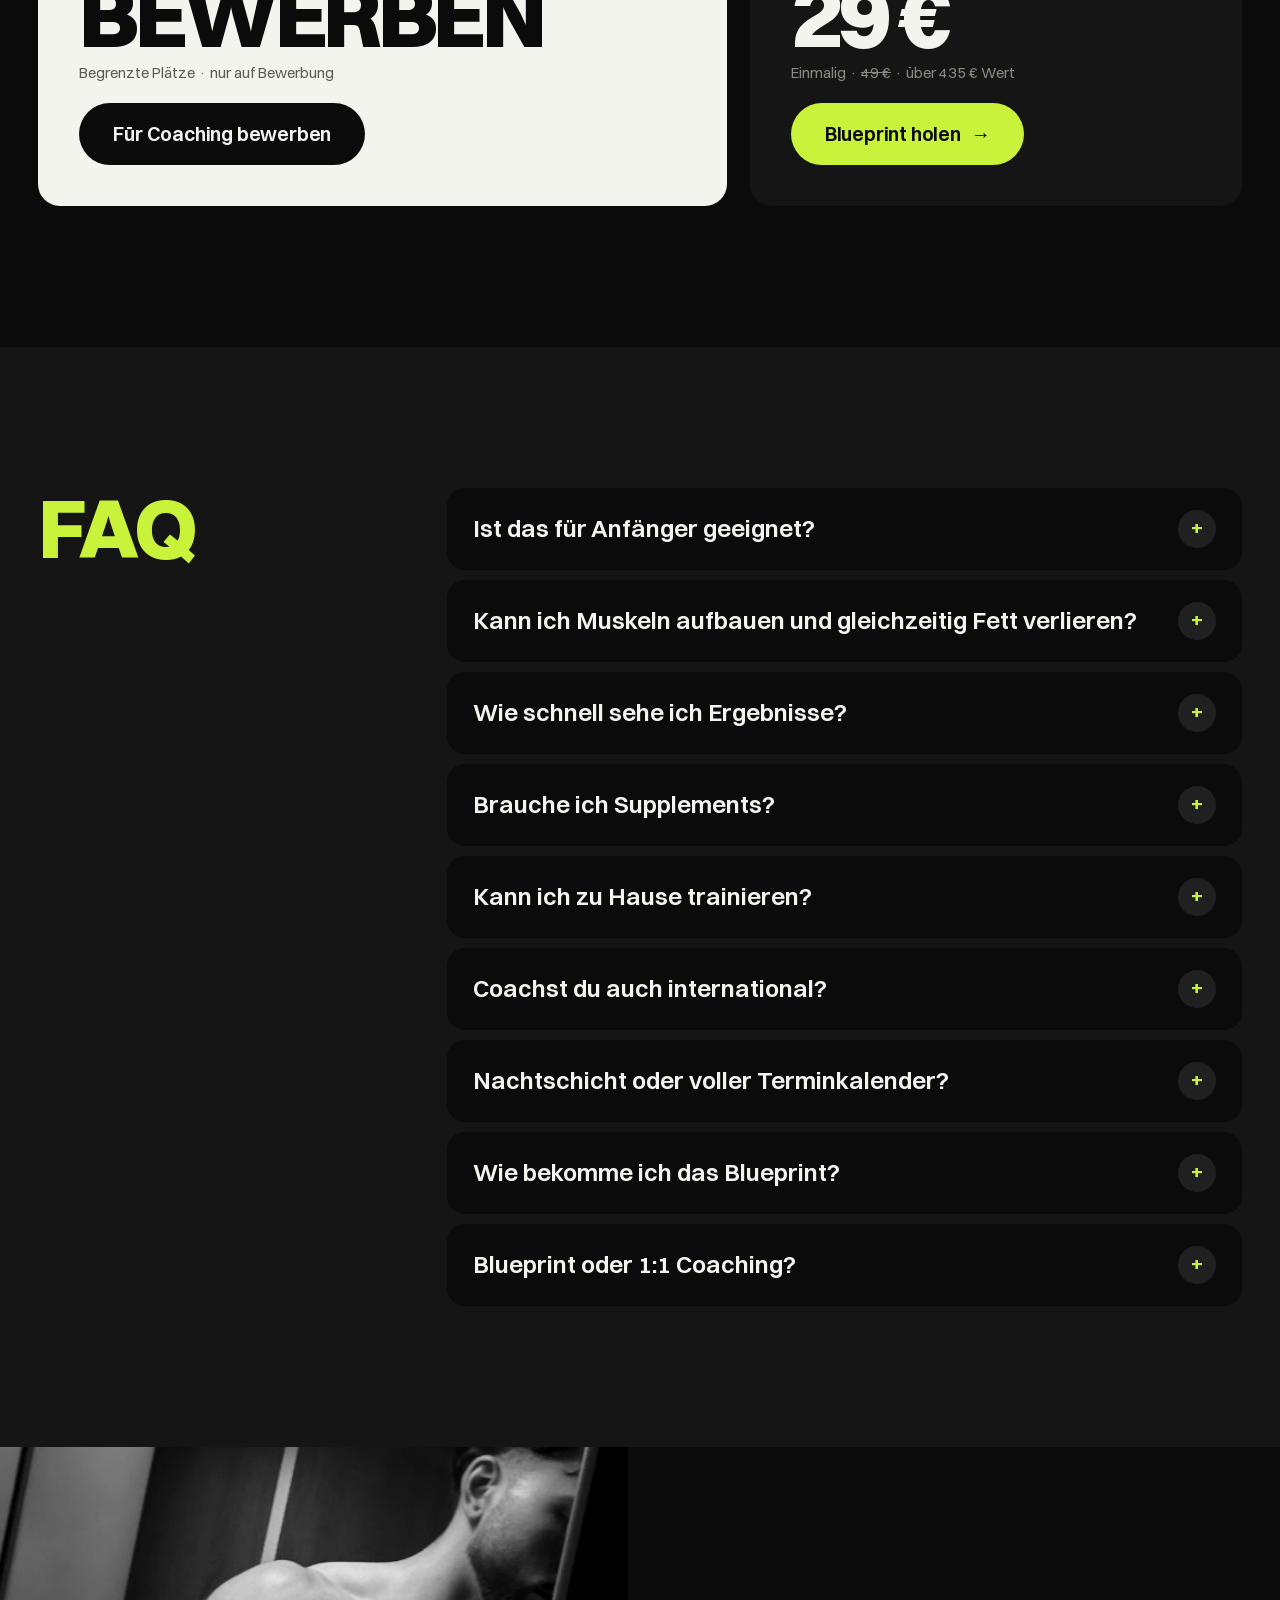
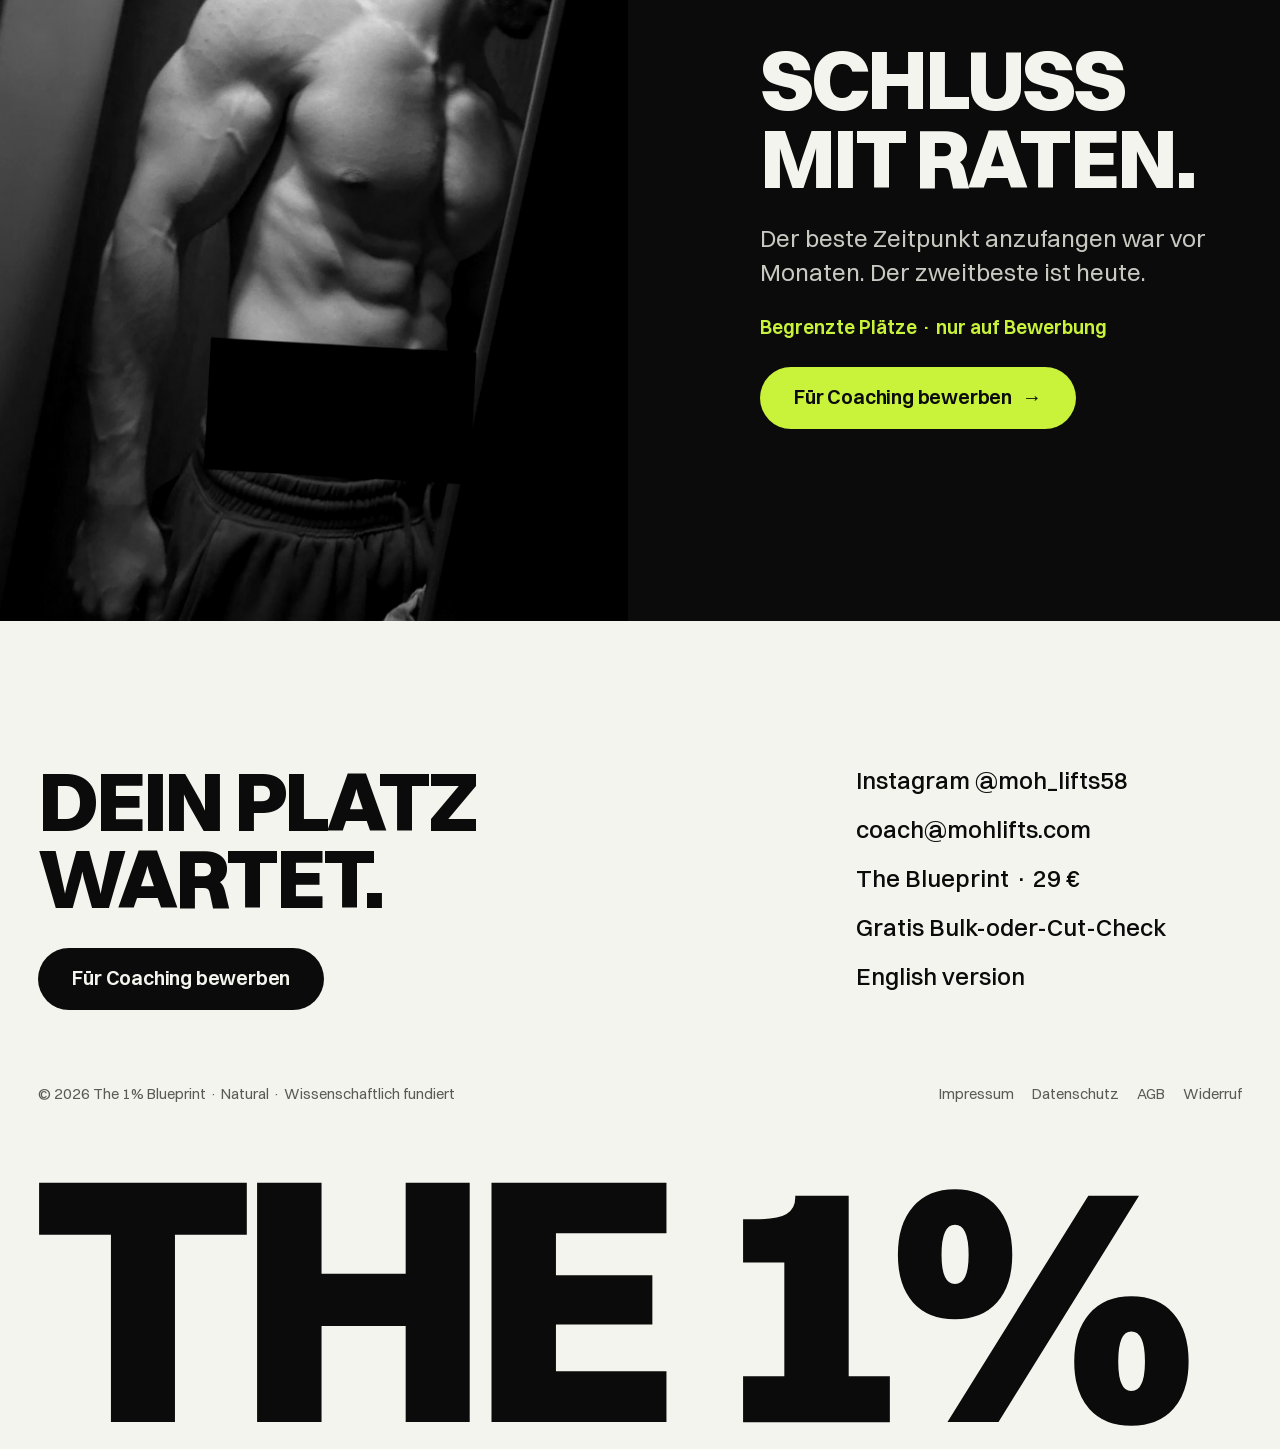
==== commit 145a368a: "Add a Language arrow hint next to the language menu Co-Authored-By: Claude Opus 5.5 <noreply@anthrop" ====
--- a/de/index.html
+++ b/de/index.html
@@ -28,6 +28,7 @@
   <div class="nav-top">
     <a class="wordmark" href="#top" aria-label="The 1% Blueprint, zurück nach oben">The&nbsp;<b>1%</b></a>
     <div class="nav-right">
+      <span class="lang-hint" aria-hidden="true"><span class="lang-hint-word">Sprache</span> <span class="lang-hint-arrow">→</span></span>
       <details class="langmenu">
         <summary aria-label="Sprache / Language: Deutsch">DE <svg class="langmenu-chev" viewBox="0 0 12 12" width="12" height="12" aria-hidden="true"><path d="M2.5 4.5 6 8l3.5-3.5" fill="none" stroke="currentColor" stroke-width="1.8" stroke-linecap="round" stroke-linejoin="round"/></svg></summary>
         <div class="langmenu-list">
@@ -35,7 +36,7 @@
           <a href="./" hreflang="de" lang="de" aria-current="page">Deutsch</a>
         </div>
       </details>
-      <a class="btn btn-accent btn-small" href="https://tally.so/r/RGdYQP" target="_blank" rel="noopener">Jetzt bewerben</a>
+      <a class="btn btn-accent btn-small" href="https://tally.so/r/RGdYQP" target="_blank" rel="noopener"><span class="lbl-long">Jetzt bewerben</span><span class="lbl-short">Bewerben</span></a>
     </div>
   </div>
   <nav class="nav-bar" id="nav-bar" aria-label="Zu Abschnitt springen">
--- a/assets/css/style.css
+++ b/assets/css/style.css
@@ -184,6 +184,28 @@
 }
 .wordmark b { color: var(--accent); font-weight: 800; }
 .nav-right { display: flex; align-items: center; gap: 10px; }
+/* "Language →" hint pointing at the language menu */
+.lang-hint {
+  display: inline-flex; align-items: center; gap: 6px;
+  font-size: var(--step-small);
+  font-weight: 600;
+  color: var(--accent);
+  white-space: nowrap;
+}
+.lang-hint-arrow { display: inline-block; animation: hint-nudge 1.6s var(--ease-out) infinite; }
+@keyframes hint-nudge { 0%, 60%, 100% { transform: translateX(0); } 30% { transform: translateX(5px); } }
+@media (prefers-reduced-motion: reduce) { .lang-hint-arrow { animation: none; } }
+.lbl-short { display: none; }
+@media (max-width: 720px) {
+  .lbl-long { display: none; }
+  .lbl-short { display: inline; }
+  .nav-right { gap: 8px; }
+  .lang-hint { gap: 4px; }
+  .langmenu summary { padding: 0 12px; }
+  .nav-top .btn-small { padding: 0 15px; }
+}
+@media (max-width: 340px) { .lang-hint-word { display: none; } }
+
 /* Language menu: a pill with an arrow that opens English / Deutsch */
 .langmenu { position: relative; }
 .langmenu summary {
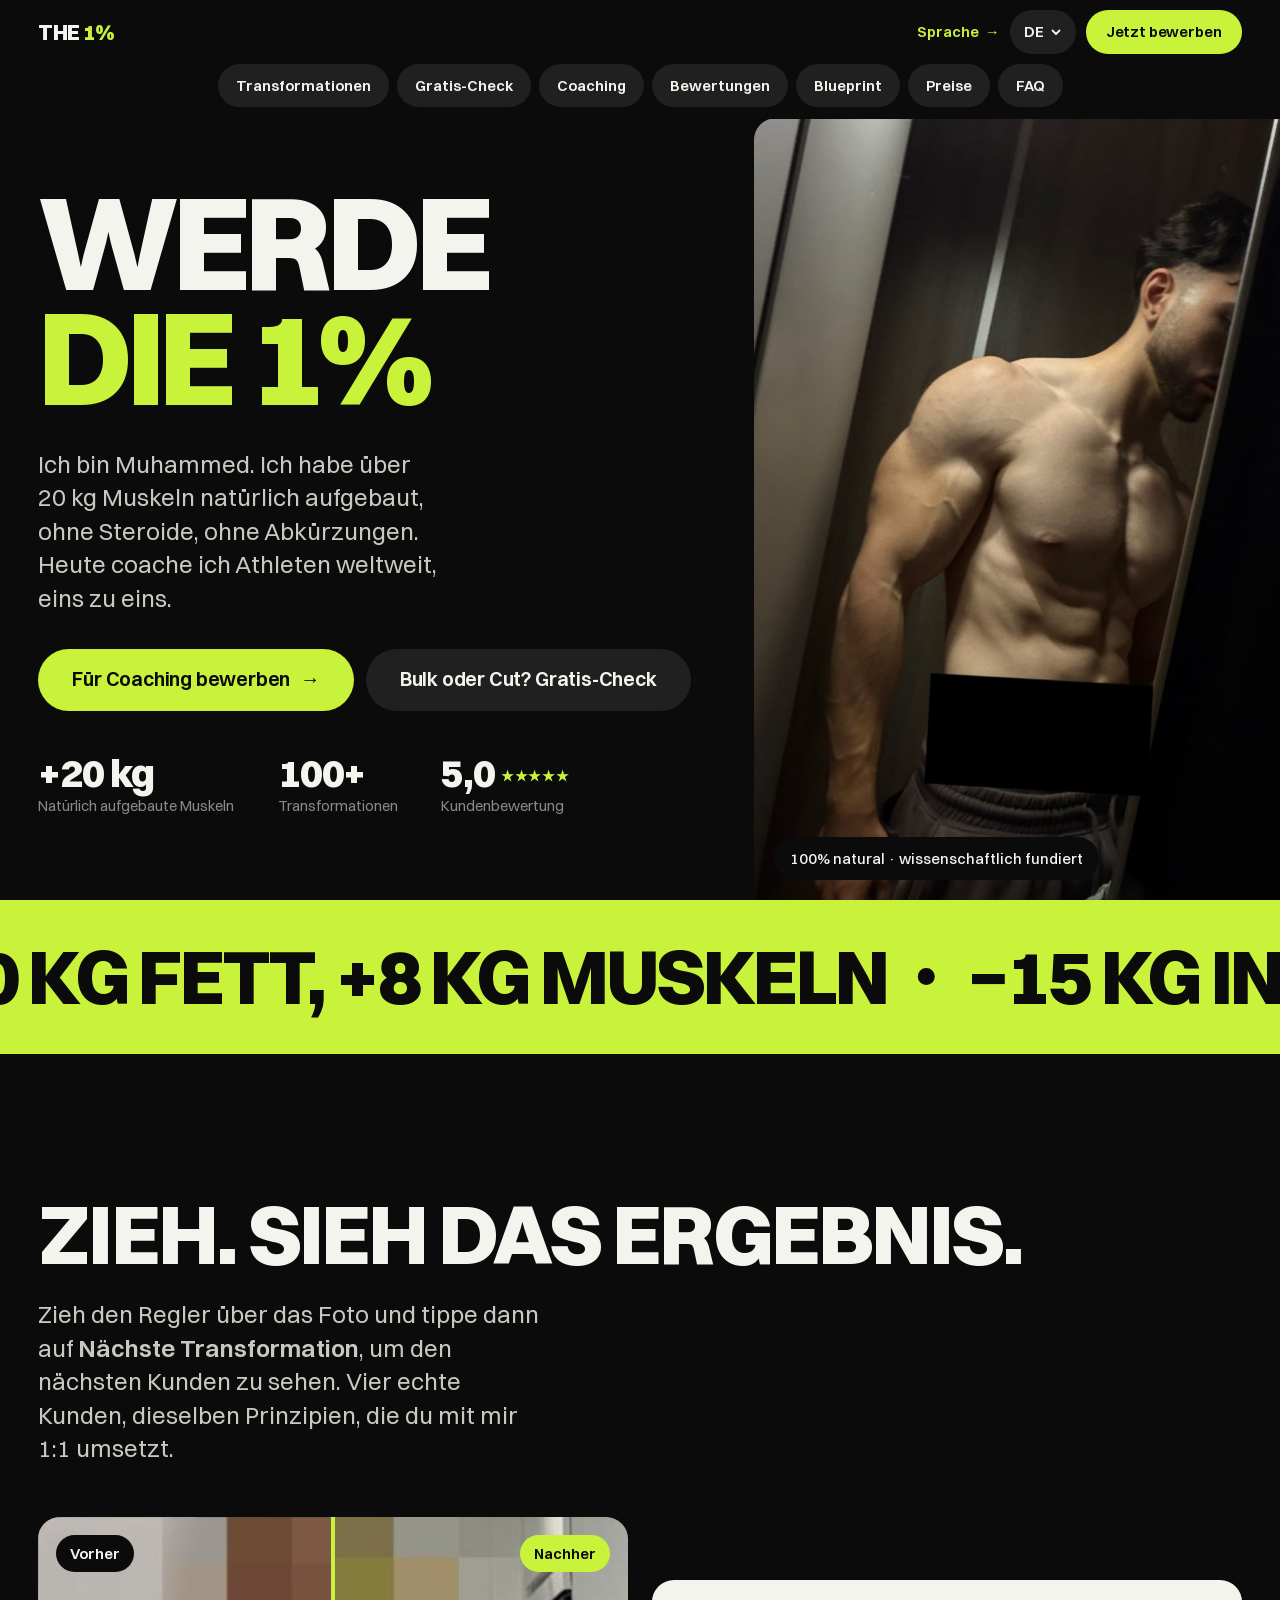
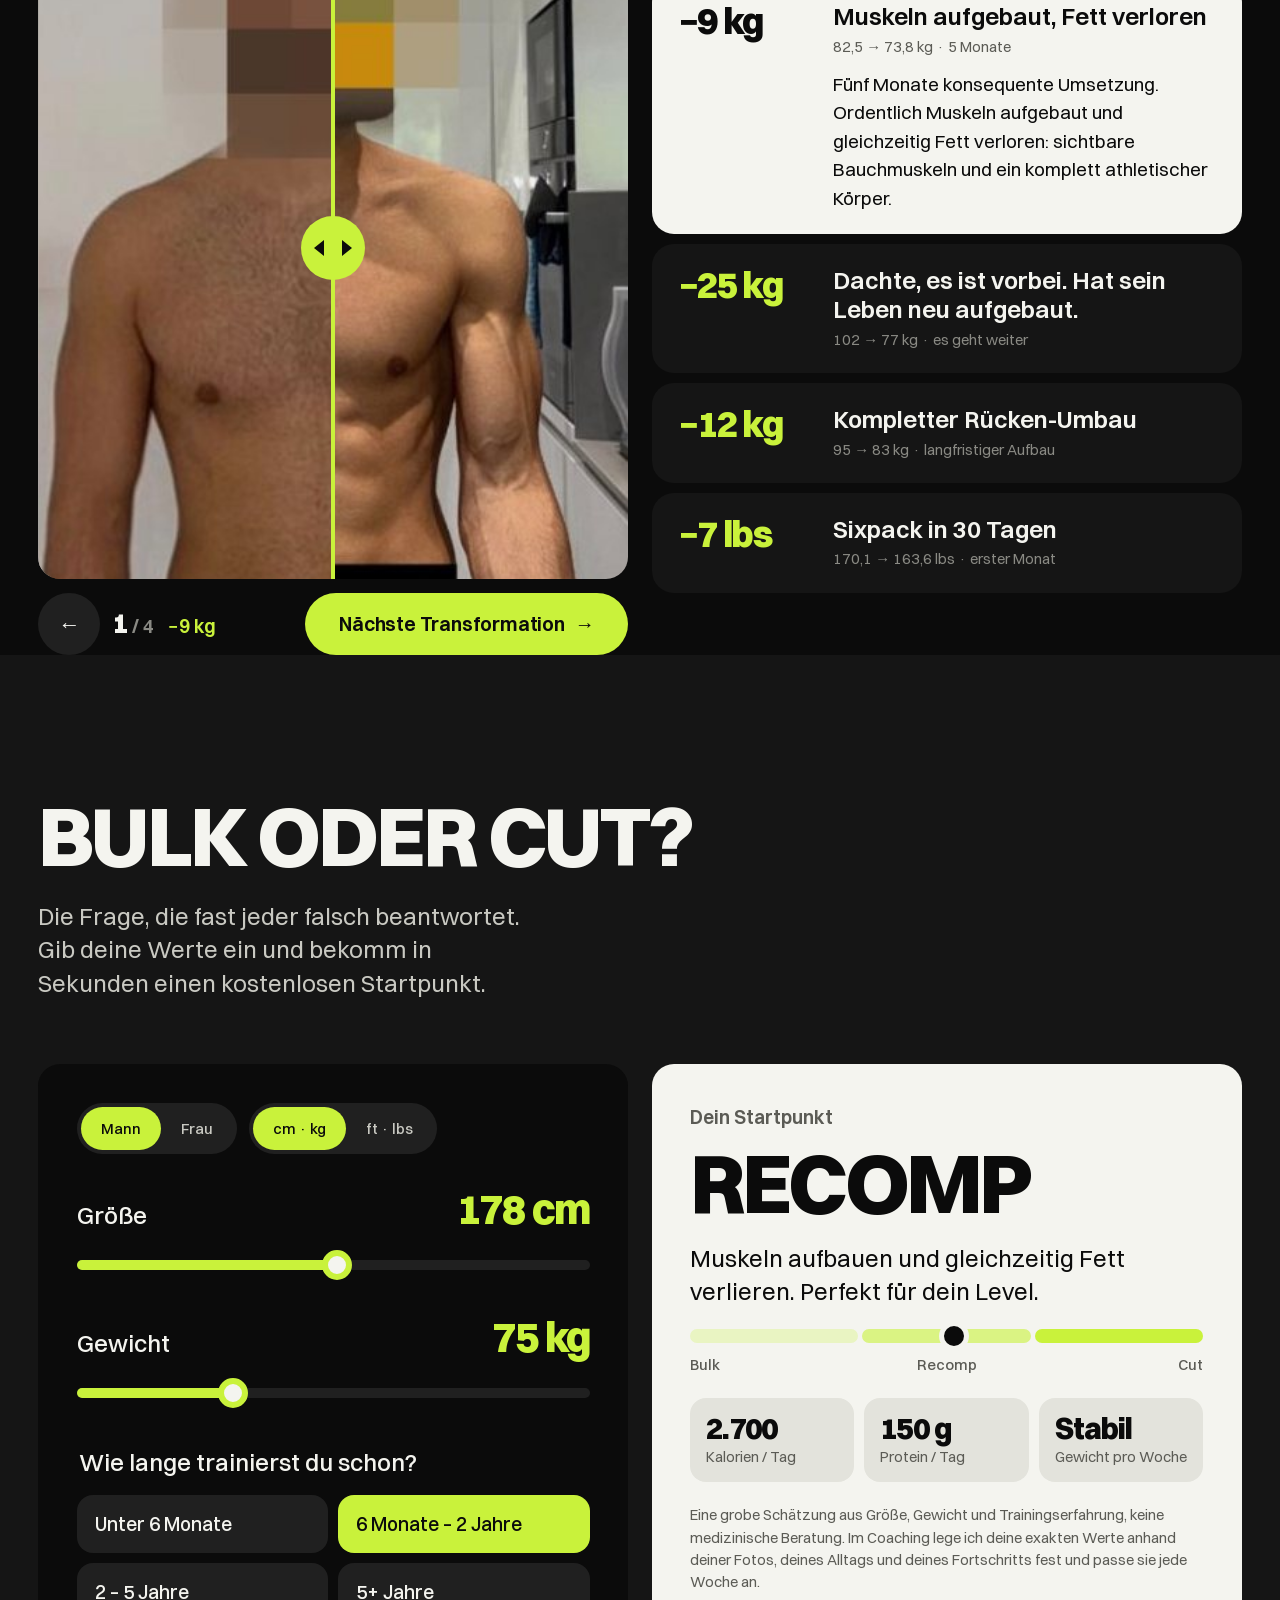
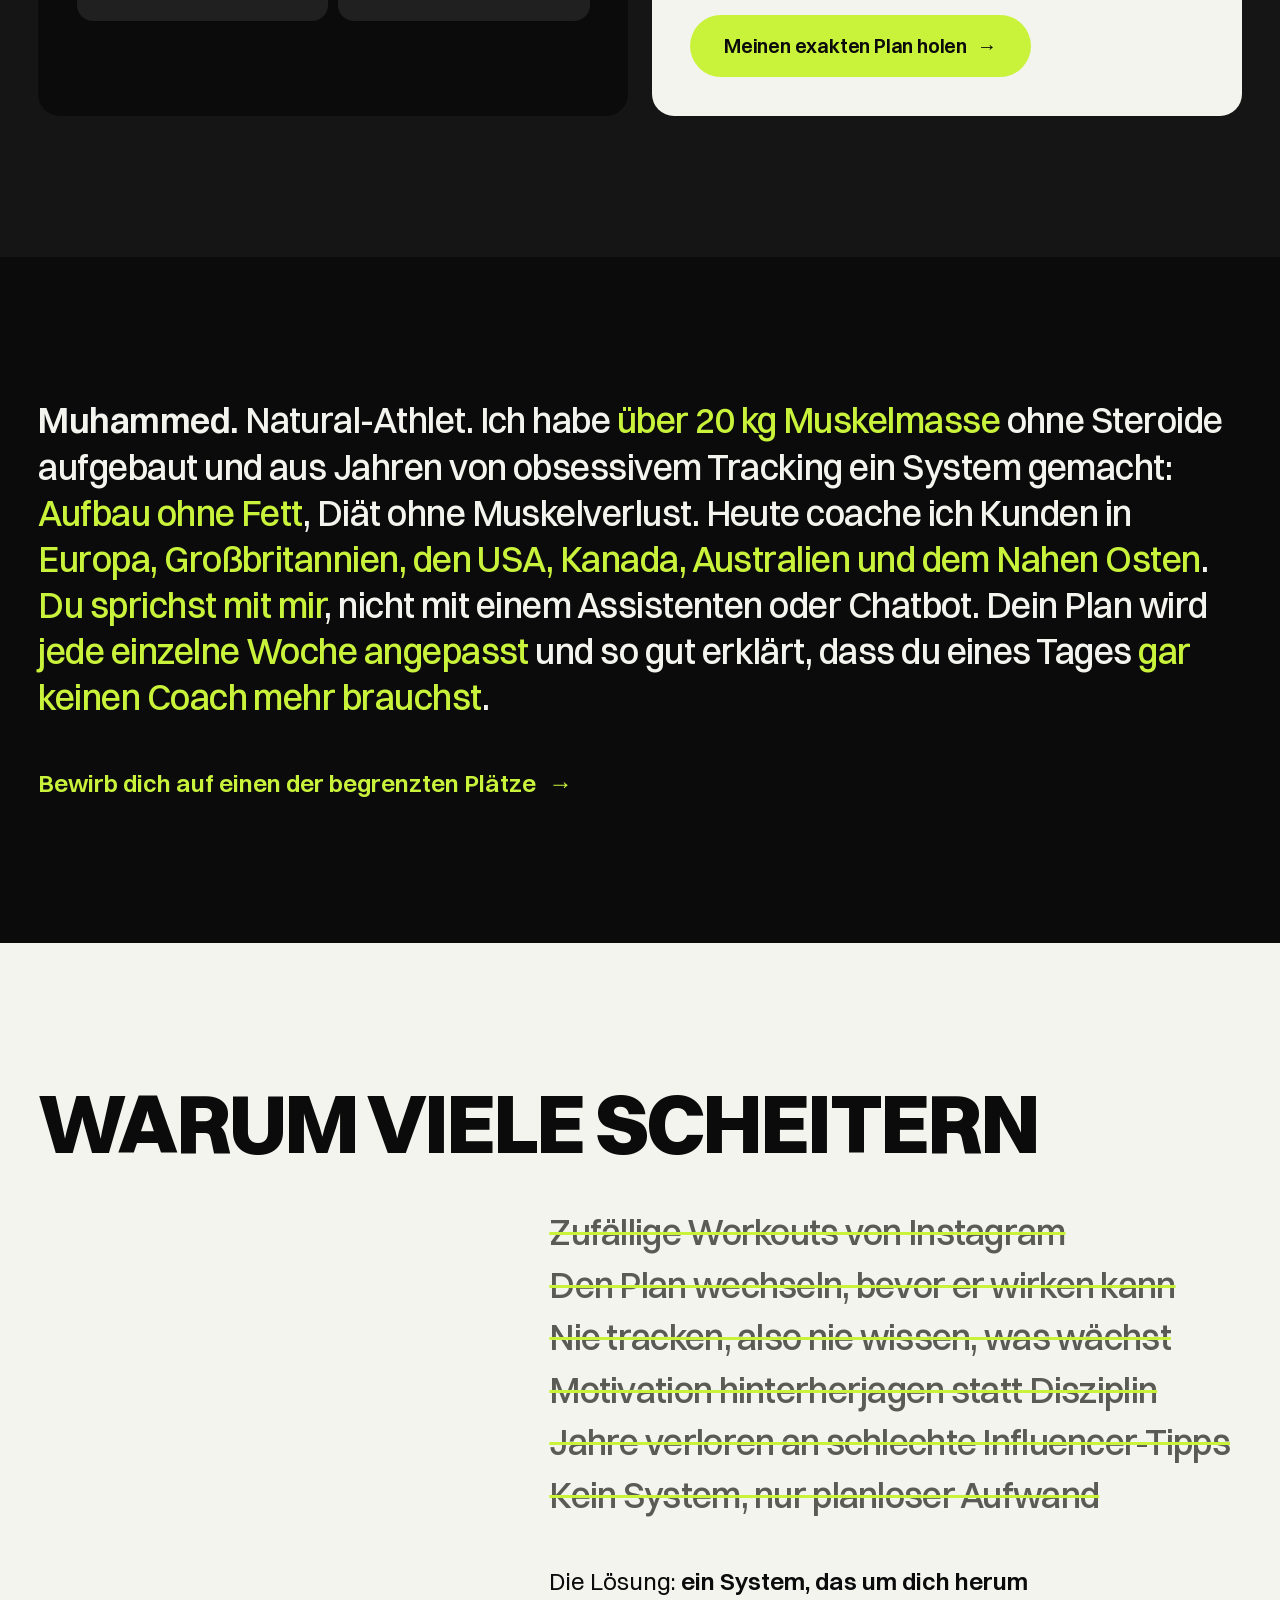
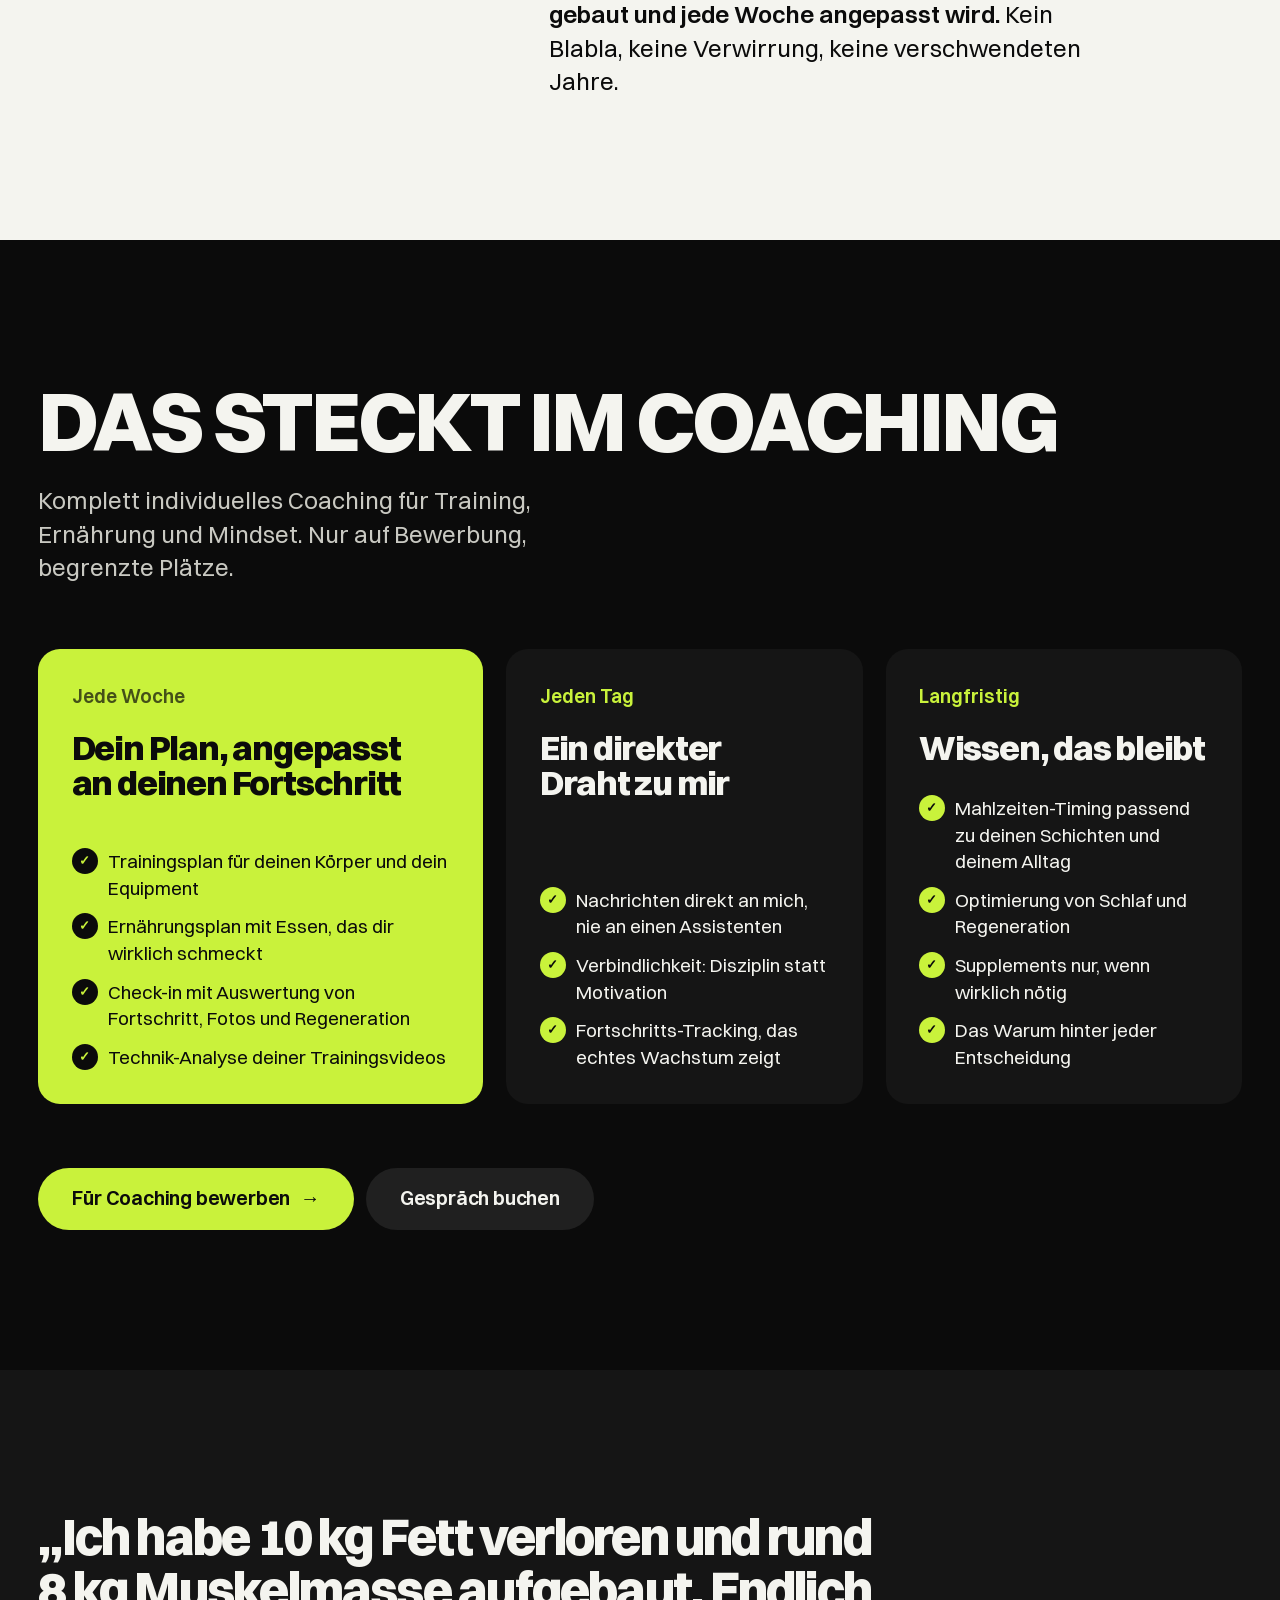
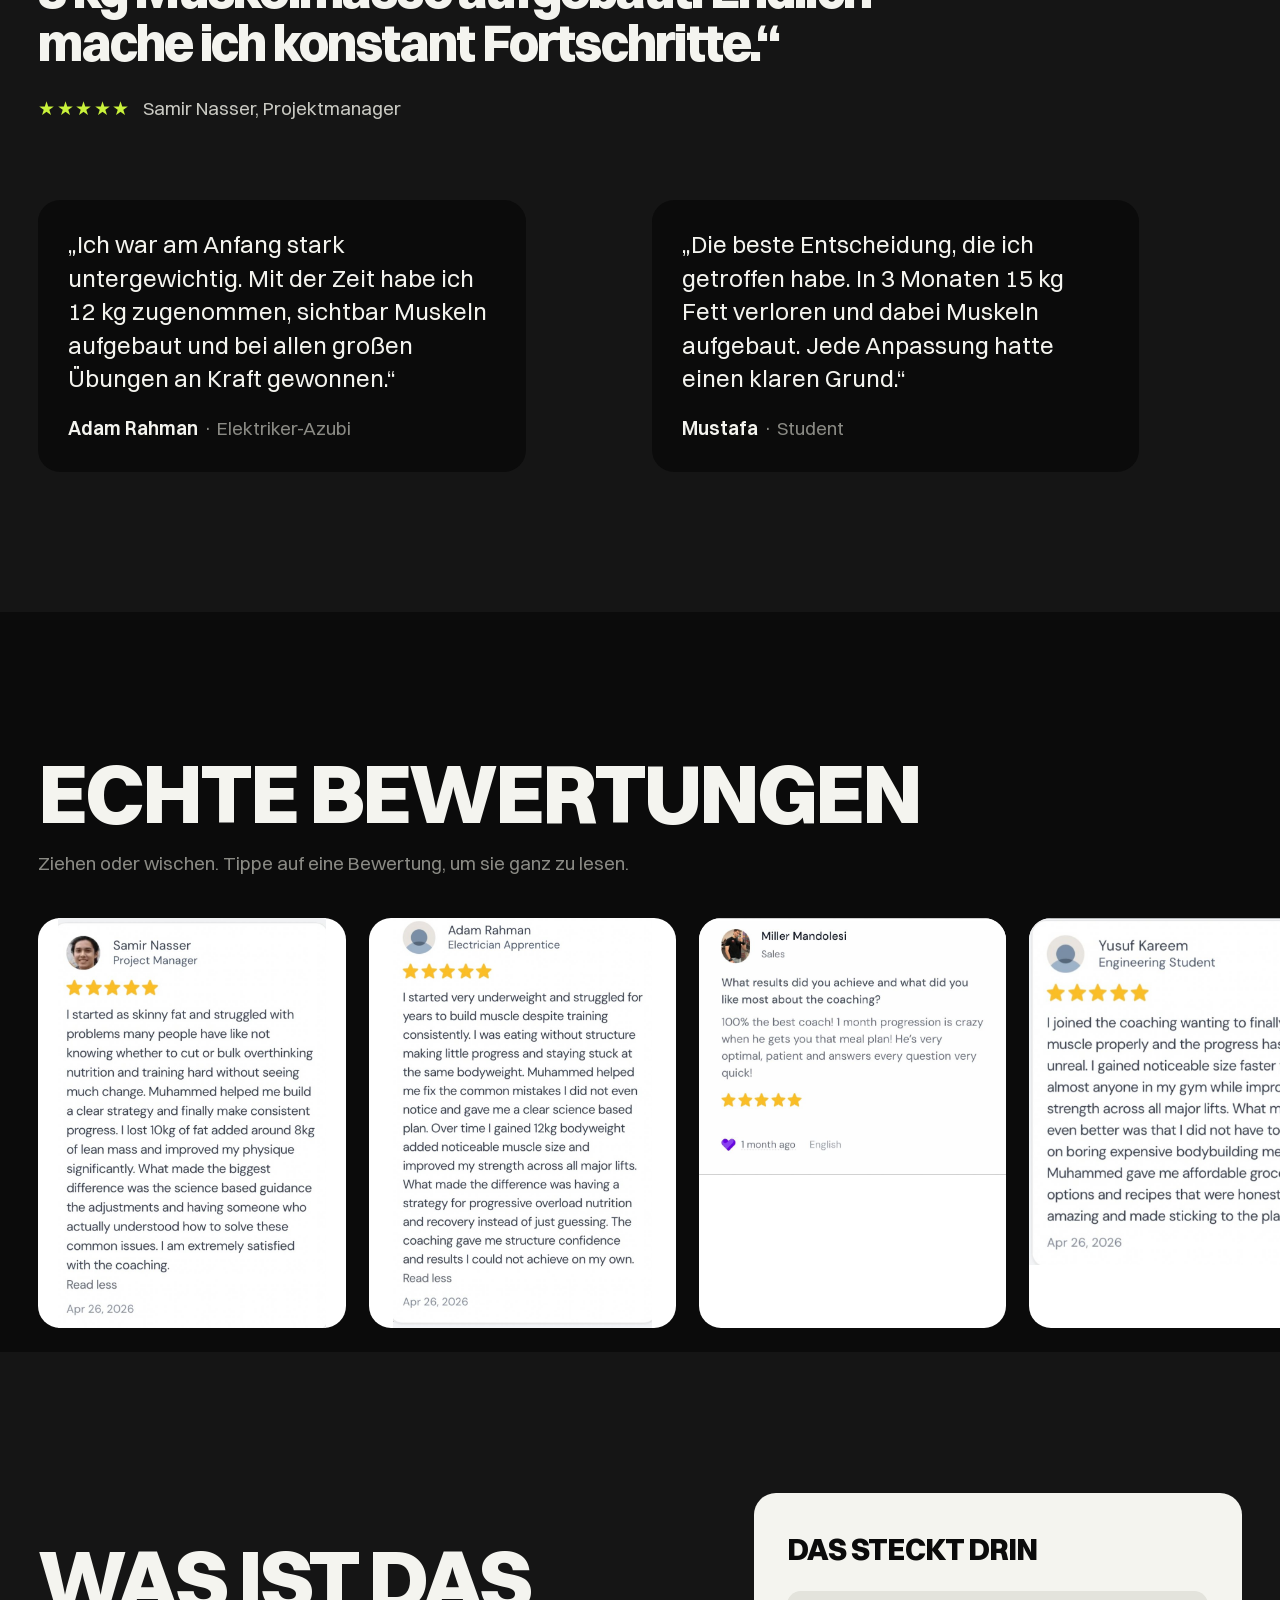
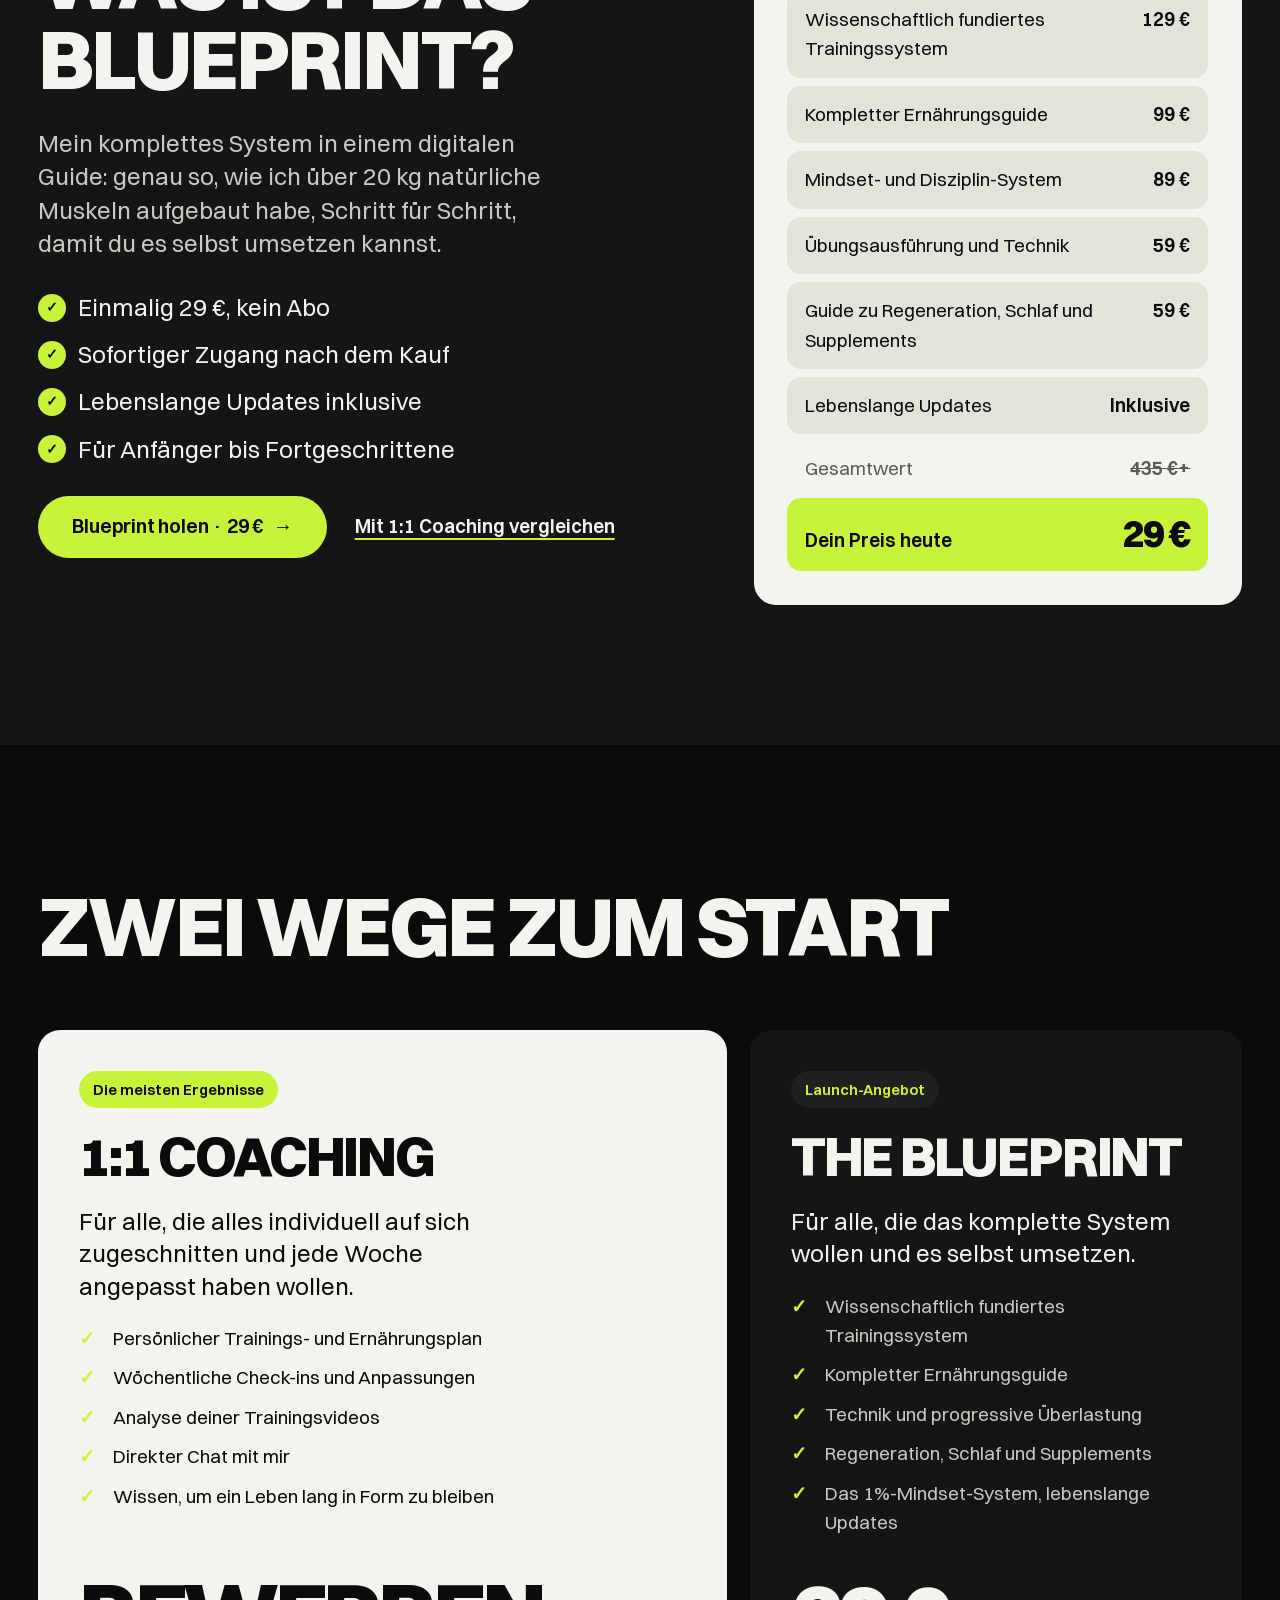
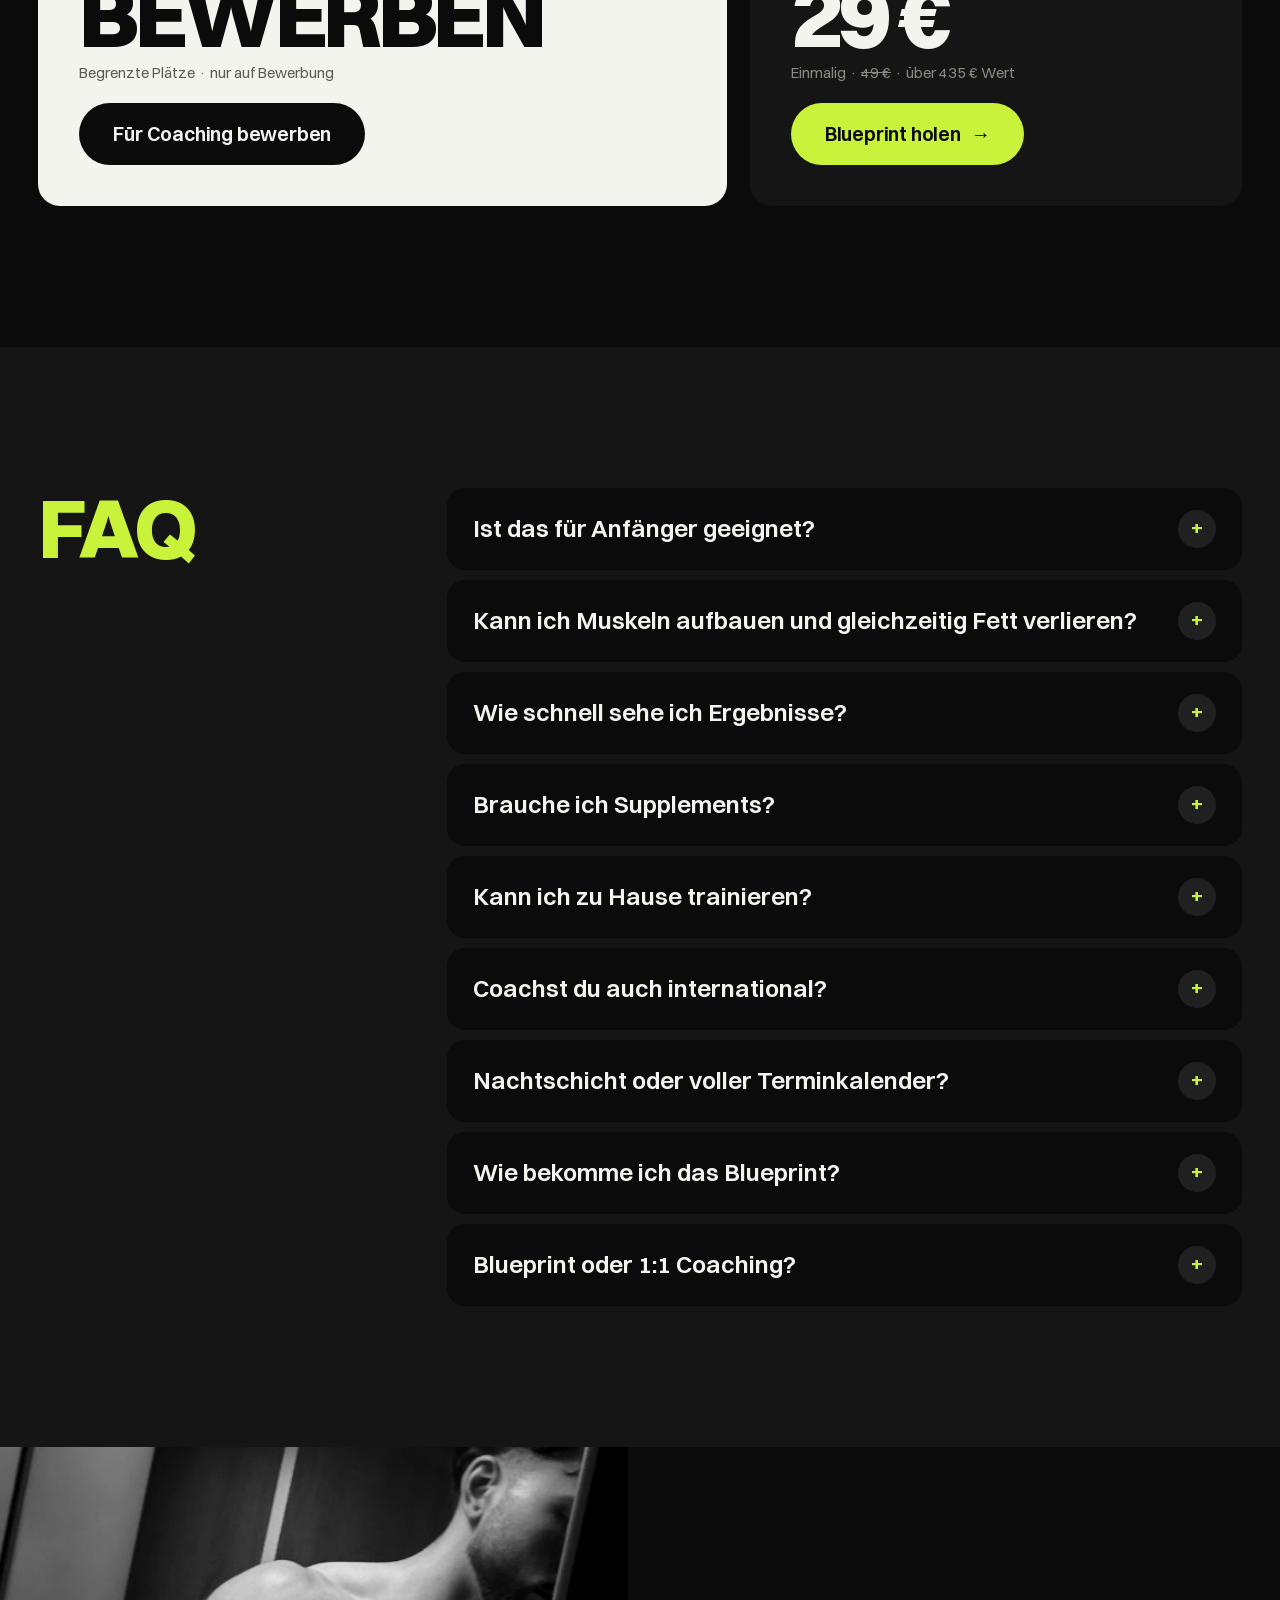
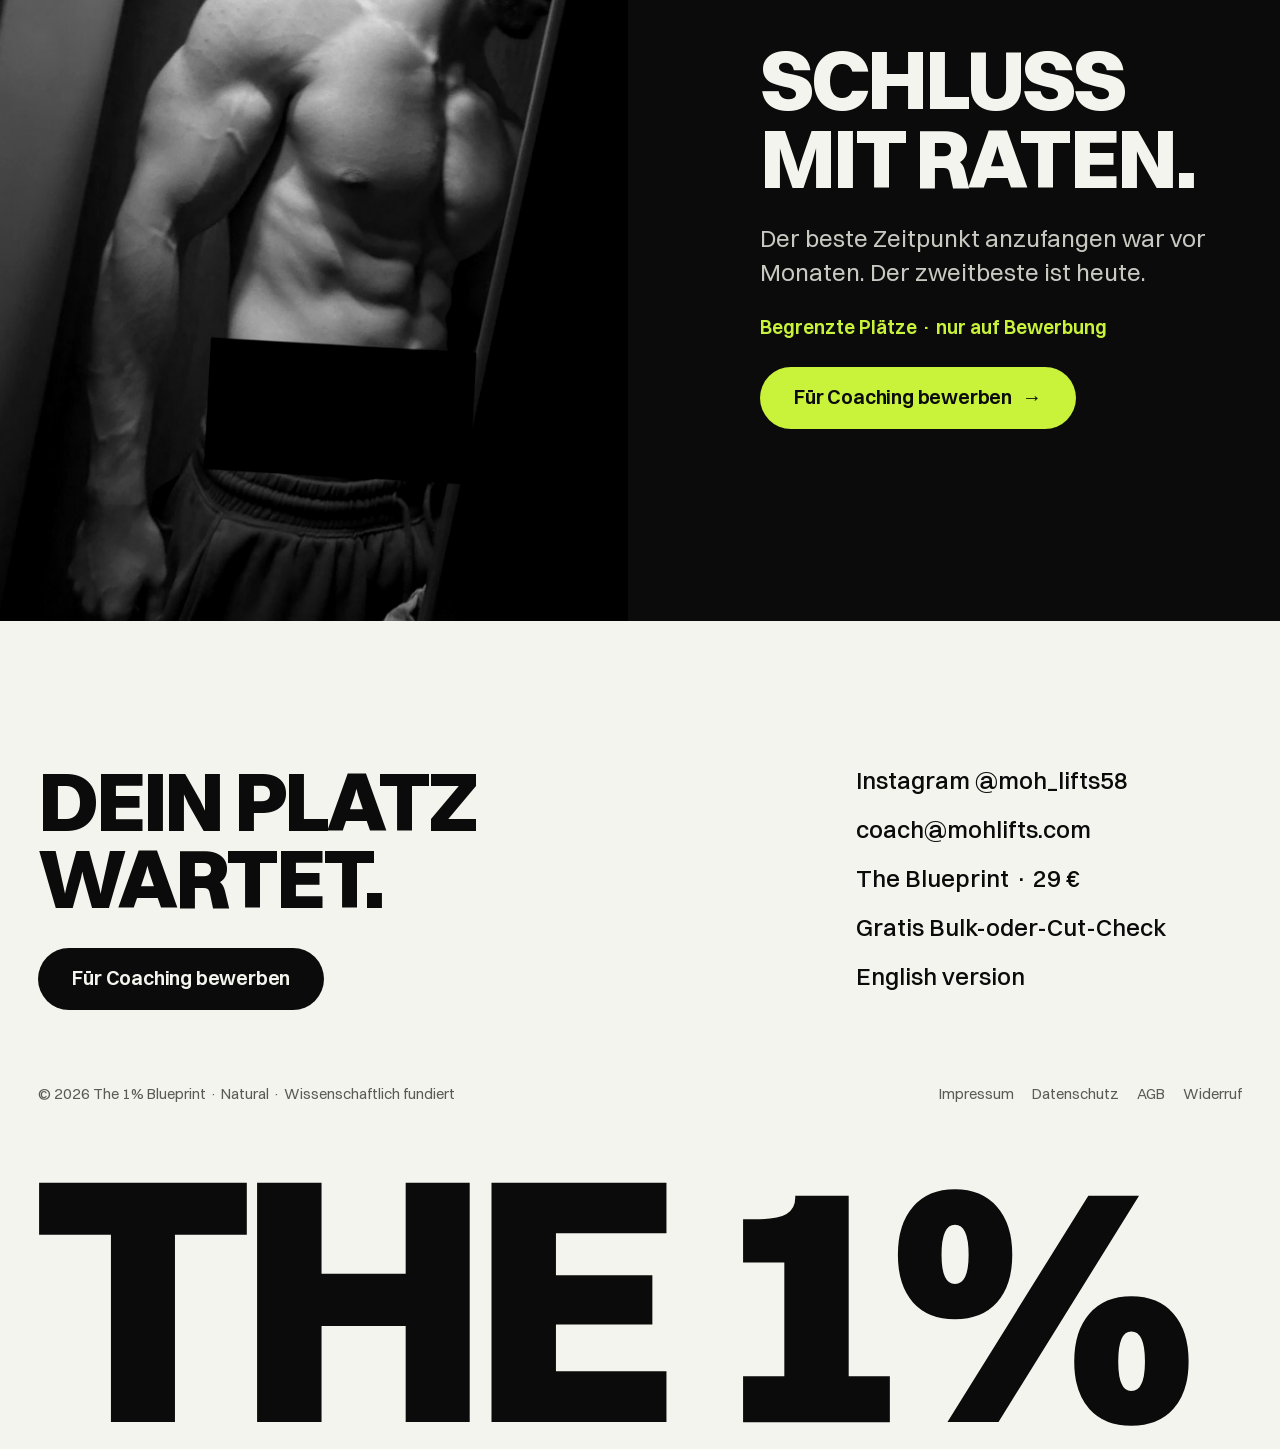
==== commit 9a043da3: "Use the German Tally form for coaching applications on /de/ Co-Authored-By: Claude Opus 5.5 <noreply" ====
--- a/de/index.html
+++ b/de/index.html
@@ -36,7 +36,7 @@
           <a href="./" hreflang="de" lang="de" aria-current="page">Deutsch</a>
         </div>
       </details>
-      <a class="btn btn-accent btn-small" href="https://tally.so/r/RGdYQP" target="_blank" rel="noopener"><span class="lbl-long">Jetzt bewerben</span><span class="lbl-short">Bewerben</span></a>
+      <a class="btn btn-accent btn-small" href="https://tally.so/r/b5VaML" target="_blank" rel="noopener"><span class="lbl-long">Jetzt bewerben</span><span class="lbl-short">Bewerben</span></a>
     </div>
   </div>
   <nav class="nav-bar" id="nav-bar" aria-label="Zu Abschnitt springen">
@@ -61,7 +61,7 @@
     </h1>
     <p class="hero-lead">Ich bin Muhammed. Ich habe über 20&nbsp;kg Muskeln natürlich aufgebaut, ohne Steroide, ohne Abkürzungen. Heute coache ich Athleten weltweit, eins zu eins.</p>
     <div class="hero-actions">
-      <a class="btn btn-accent btn-big" href="https://tally.so/r/RGdYQP" target="_blank" rel="noopener">Für Coaching bewerben</a>
+      <a class="btn btn-accent btn-big" href="https://tally.so/r/b5VaML" target="_blank" rel="noopener">Für Coaching bewerben</a>
       <a class="btn btn-line btn-big" href="#check">Bulk oder Cut? Gratis-Check</a>
     </div>
     <dl class="hero-stats">
@@ -211,7 +211,7 @@
 <section class="story" aria-label="Meine Geschichte">
   <div class="wrap story-inner">
     <p class="story-text" id="story-text"><strong>Muhammed.</strong> Natural-Athlet. Ich habe <mark>über 20&nbsp;kg Muskelmasse</mark> ohne Steroide aufgebaut und aus Jahren von obsessivem Tracking ein System gemacht: <mark>Aufbau ohne Fett</mark>, Diät ohne Muskelverlust. Heute coache ich Kunden in <mark>Europa, Großbritannien, den USA, Kanada, Australien und dem Nahen Osten</mark>. <mark>Du sprichst mit mir</mark>, nicht mit einem Assistenten oder Chatbot. Dein Plan wird <mark>jede einzelne Woche angepasst</mark> und so gut erklärt, dass du eines Tages <mark>gar keinen Coach mehr brauchst</mark>.</p>
-    <a class="story-link" href="https://tally.so/r/RGdYQP" target="_blank" rel="noopener">Bewirb dich auf einen der begrenzten Plätze <span aria-hidden="true">→</span></a>
+    <a class="story-link" href="https://tally.so/r/b5VaML" target="_blank" rel="noopener">Bewirb dich auf einen der begrenzten Plätze <span aria-hidden="true">→</span></a>
   </div>
 </section>
 
@@ -272,8 +272,8 @@
     </div>
 
     <div class="lineup-cta reveal">
-      <a class="btn btn-accent btn-big" href="https://tally.so/r/RGdYQP" target="_blank" rel="noopener">Für Coaching bewerben</a>
-      <a class="btn btn-line btn-big" href="https://tally.so/r/RGdYQP" target="_blank" rel="noopener">Gespräch buchen</a>
+      <a class="btn btn-accent btn-big" href="https://tally.so/r/b5VaML" target="_blank" rel="noopener">Für Coaching bewerben</a>
+      <a class="btn btn-line btn-big" href="https://tally.so/r/b5VaML" target="_blank" rel="noopener">Gespräch buchen</a>
     </div>
   </div>
 </section>
@@ -361,7 +361,7 @@
         </ul>
         <div class="plan-bottom">
           <p class="plan-price">Bewerben<span>Begrenzte Plätze · nur auf Bewerbung</span></p>
-          <a class="btn btn-dark btn-big" href="https://tally.so/r/RGdYQP" target="_blank" rel="noopener">Für Coaching bewerben</a>
+          <a class="btn btn-dark btn-big" href="https://tally.so/r/b5VaML" target="_blank" rel="noopener">Für Coaching bewerben</a>
         </div>
       </article>
       <article class="plan plan-blueprint reveal">
@@ -409,7 +409,7 @@
     <h2 id="cta-title" class="h-section reveal-mask"><span>Schluss mit Raten.</span></h2>
     <p class="lead reveal">Der beste Zeitpunkt anzufangen war vor Monaten. Der zweitbeste ist heute.</p>
     <p class="cta-fact reveal">Begrenzte Plätze · nur auf Bewerbung</p>
-    <a class="btn btn-accent btn-big reveal" href="https://tally.so/r/RGdYQP" target="_blank" rel="noopener">Für Coaching bewerben</a>
+    <a class="btn btn-accent btn-big reveal" href="https://tally.so/r/b5VaML" target="_blank" rel="noopener">Für Coaching bewerben</a>
   </div>
 </section>
 
@@ -419,7 +419,7 @@
   <div class="footer-top">
     <div class="footer-invite">
       <p class="footer-line">Dein Platz<br>wartet.</p>
-      <a class="btn btn-dark btn-big" href="https://tally.so/r/RGdYQP" target="_blank" rel="noopener">Für Coaching bewerben</a>
+      <a class="btn btn-dark btn-big" href="https://tally.so/r/b5VaML" target="_blank" rel="noopener">Für Coaching bewerben</a>
     </div>
     <ul class="footer-links">
       <li><a href="https://www.instagram.com/moh_lifts58" target="_blank" rel="noopener">Instagram @moh_lifts58</a></li>
@@ -441,7 +441,7 @@
   <p class="footer-mark" aria-hidden="true">The 1%</p>
 </footer>
 
-<a class="mobile-cta btn btn-accent" href="https://tally.so/r/RGdYQP" target="_blank" rel="noopener">Für Coaching bewerben</a>
+<a class="mobile-cta btn btn-accent" href="https://tally.so/r/b5VaML" target="_blank" rel="noopener">Für Coaching bewerben</a>
 
 <dialog class="lightbox" id="lightbox" aria-label="Kundenbewertung">
   <button class="lightbox-close" id="lightbox-close" aria-label="Bewertung schließen">Schließen</button>
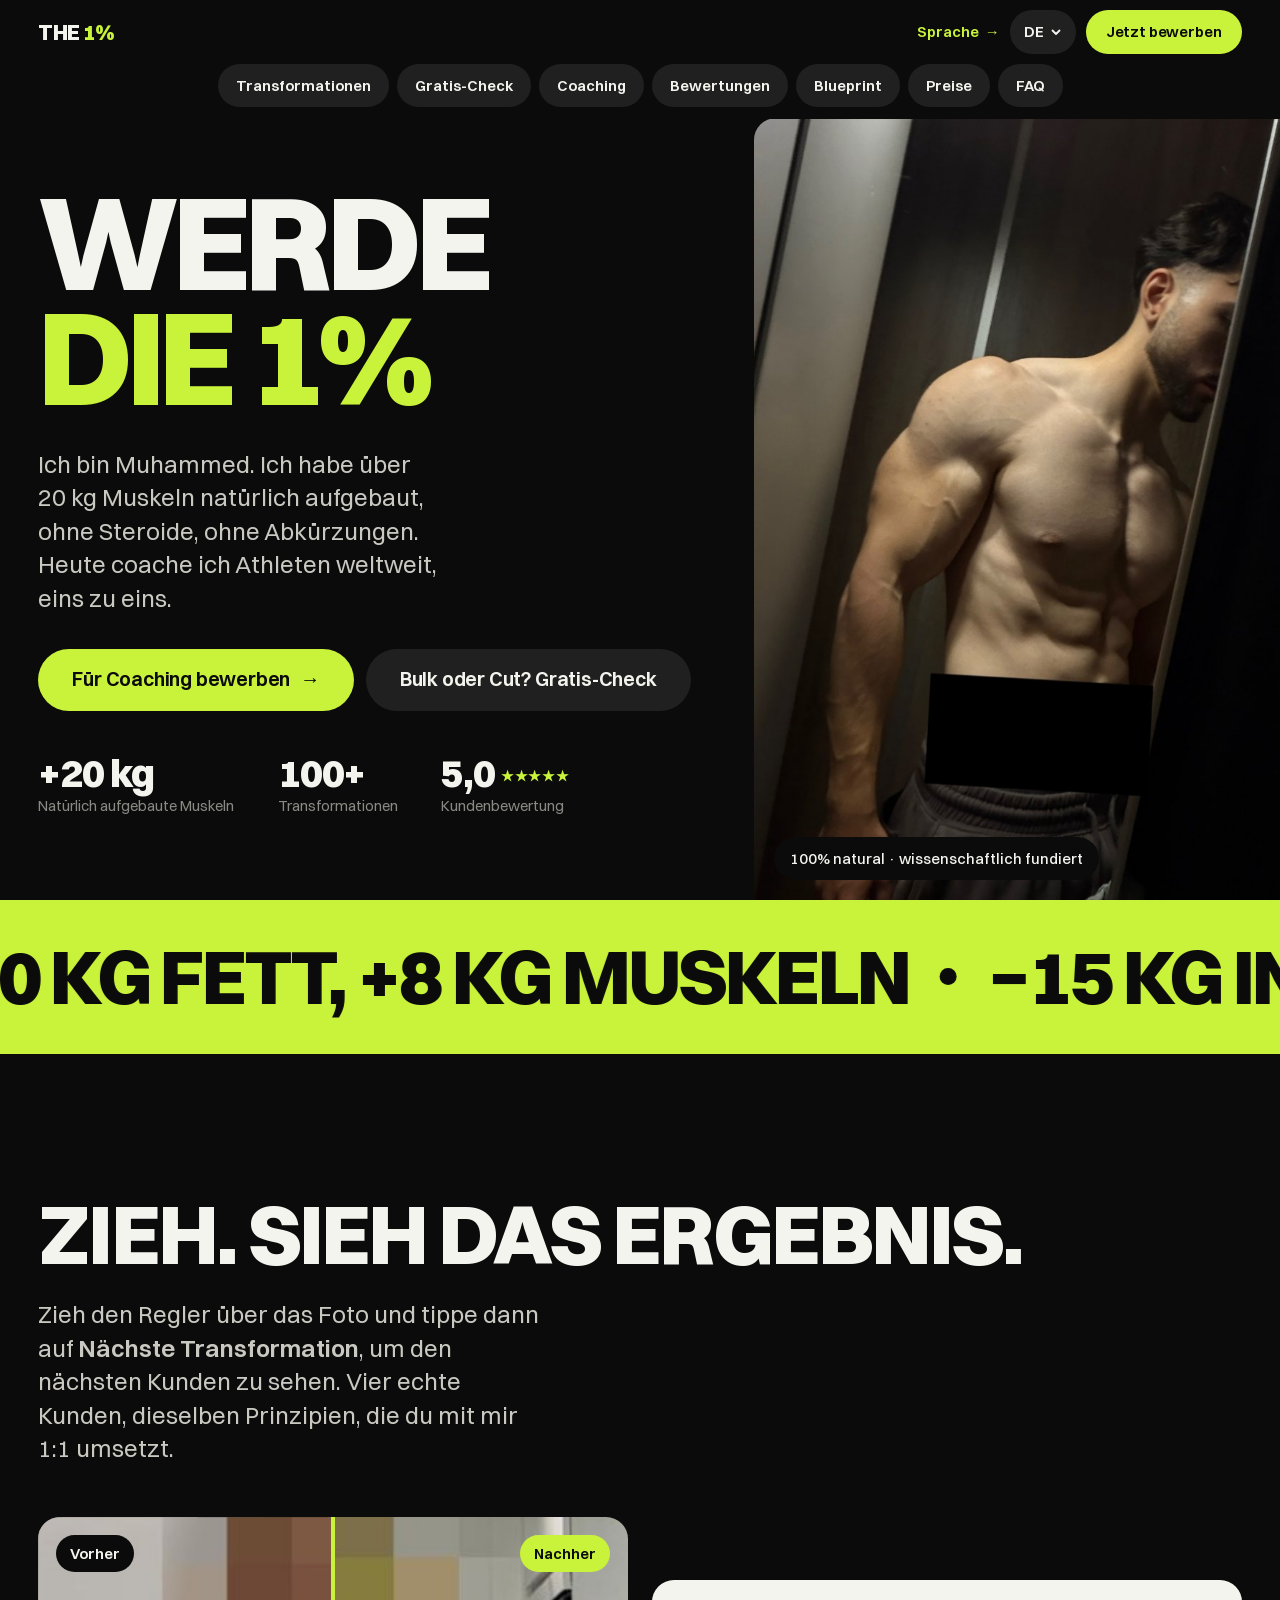
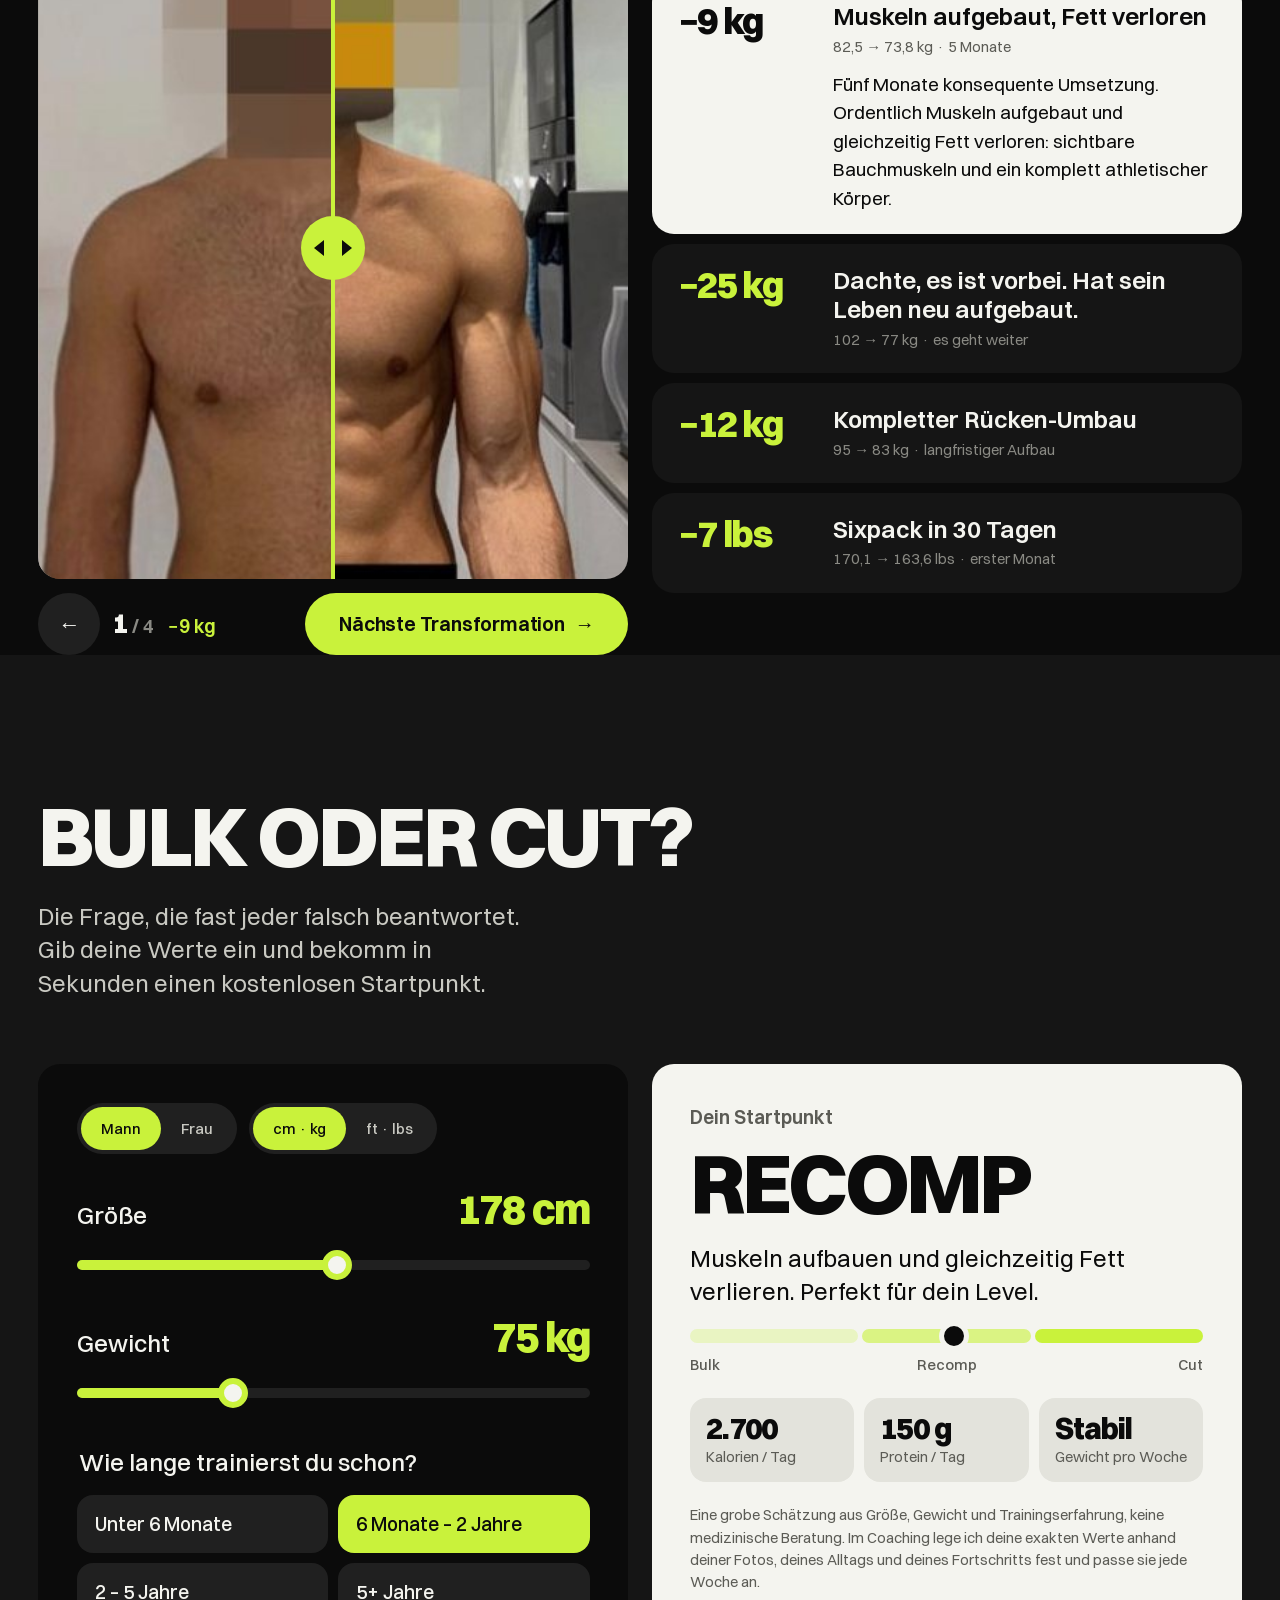
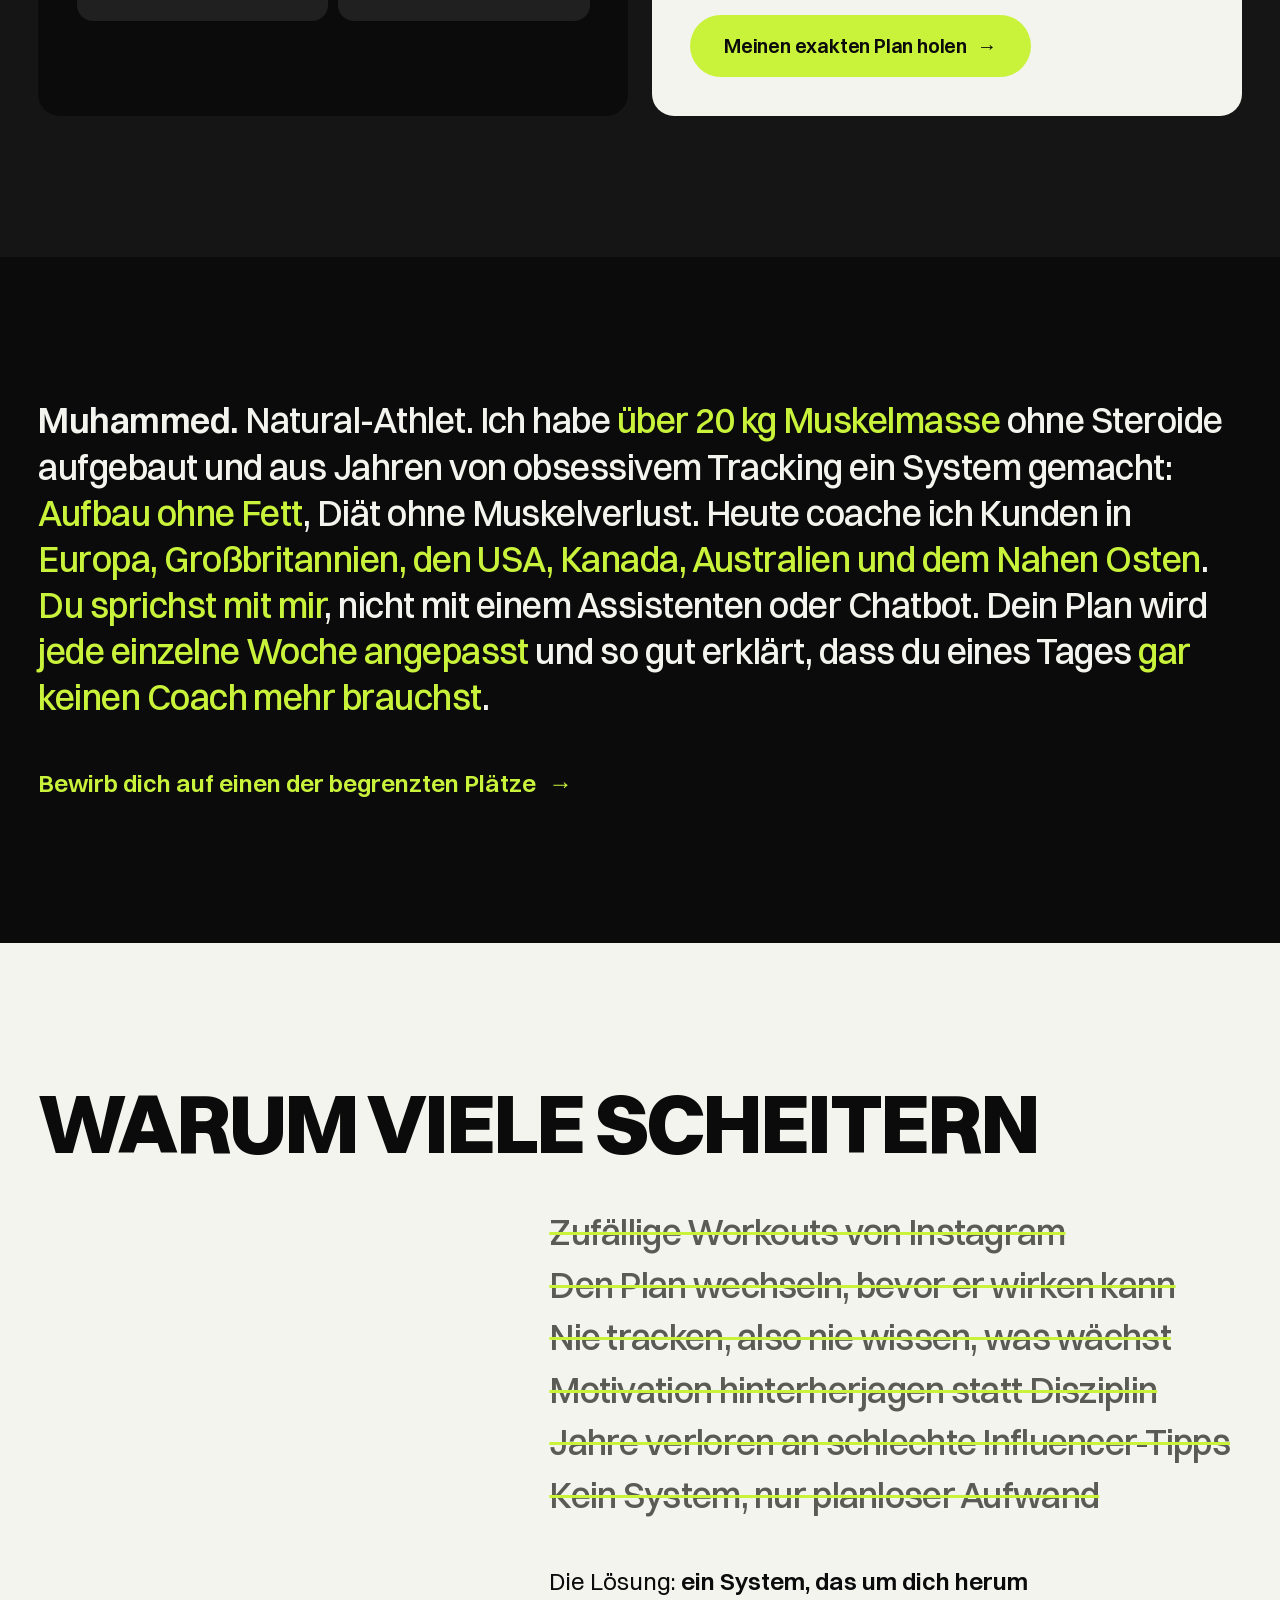
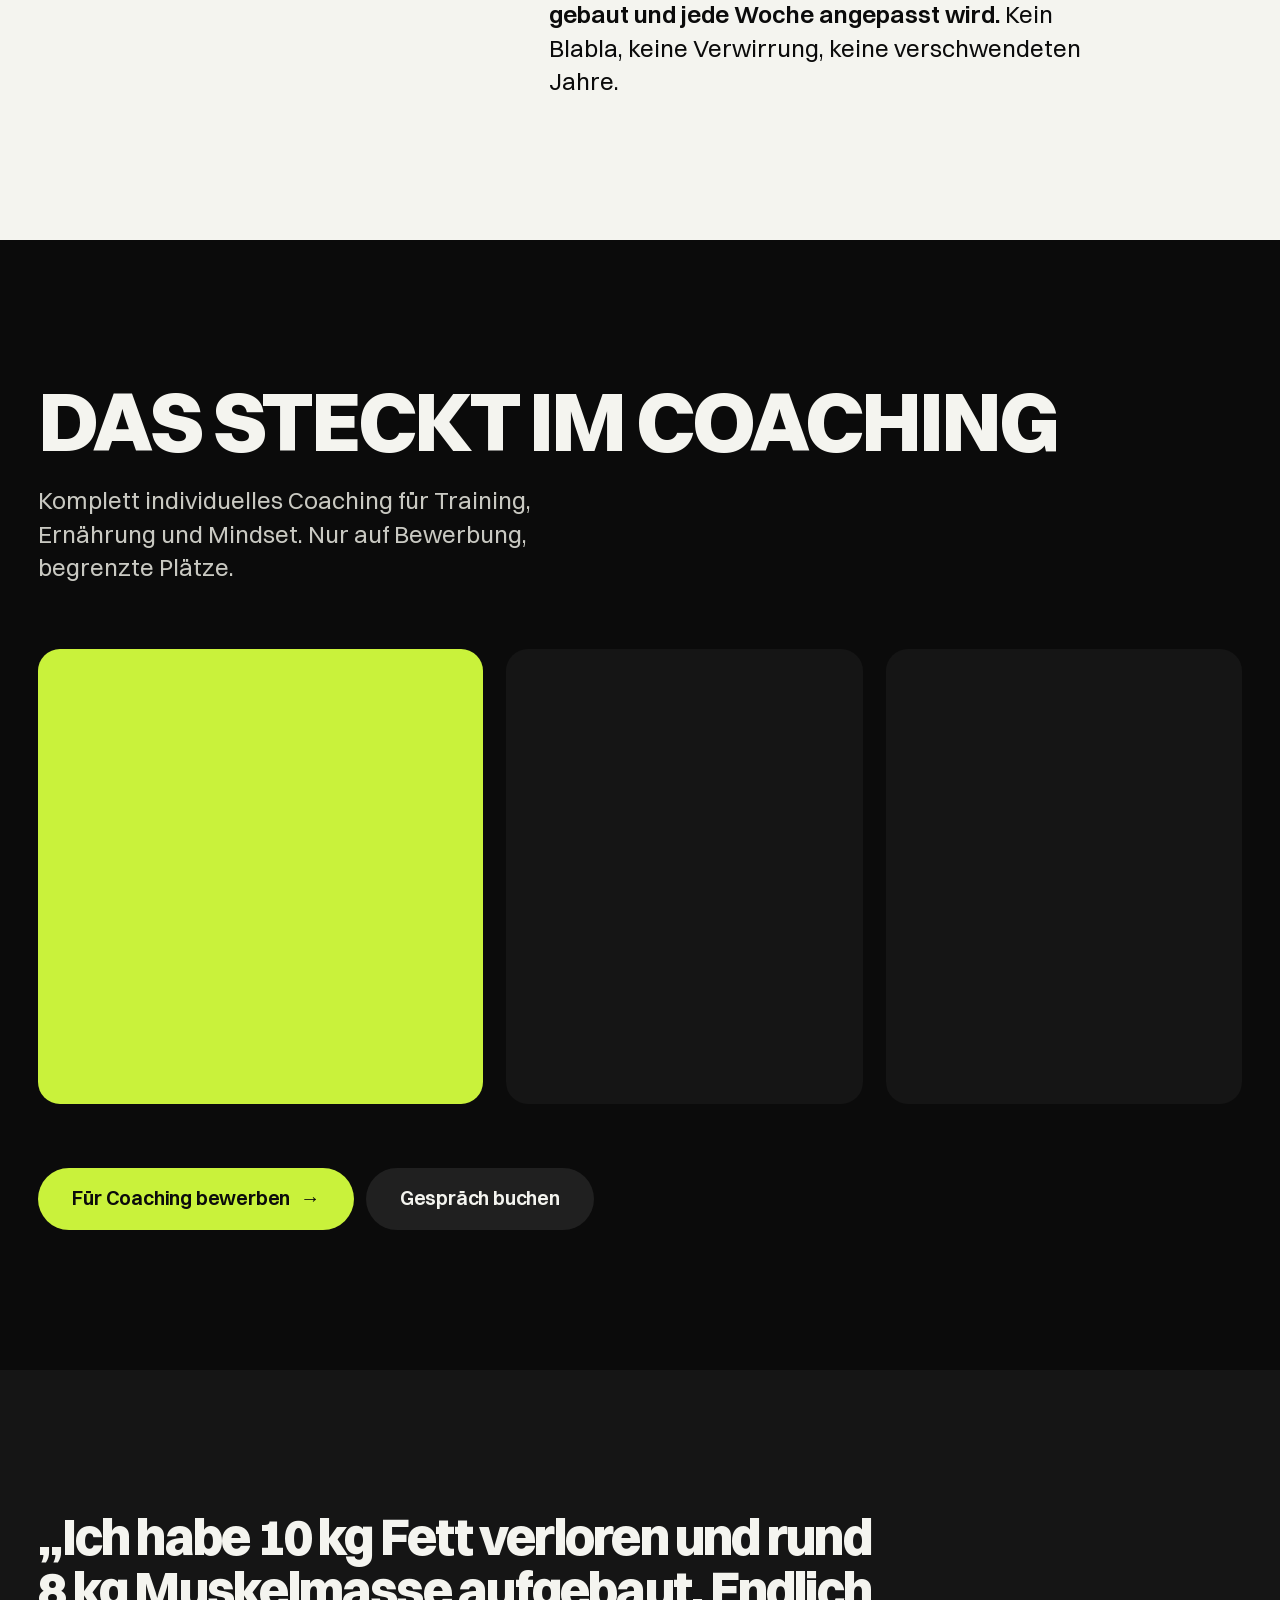
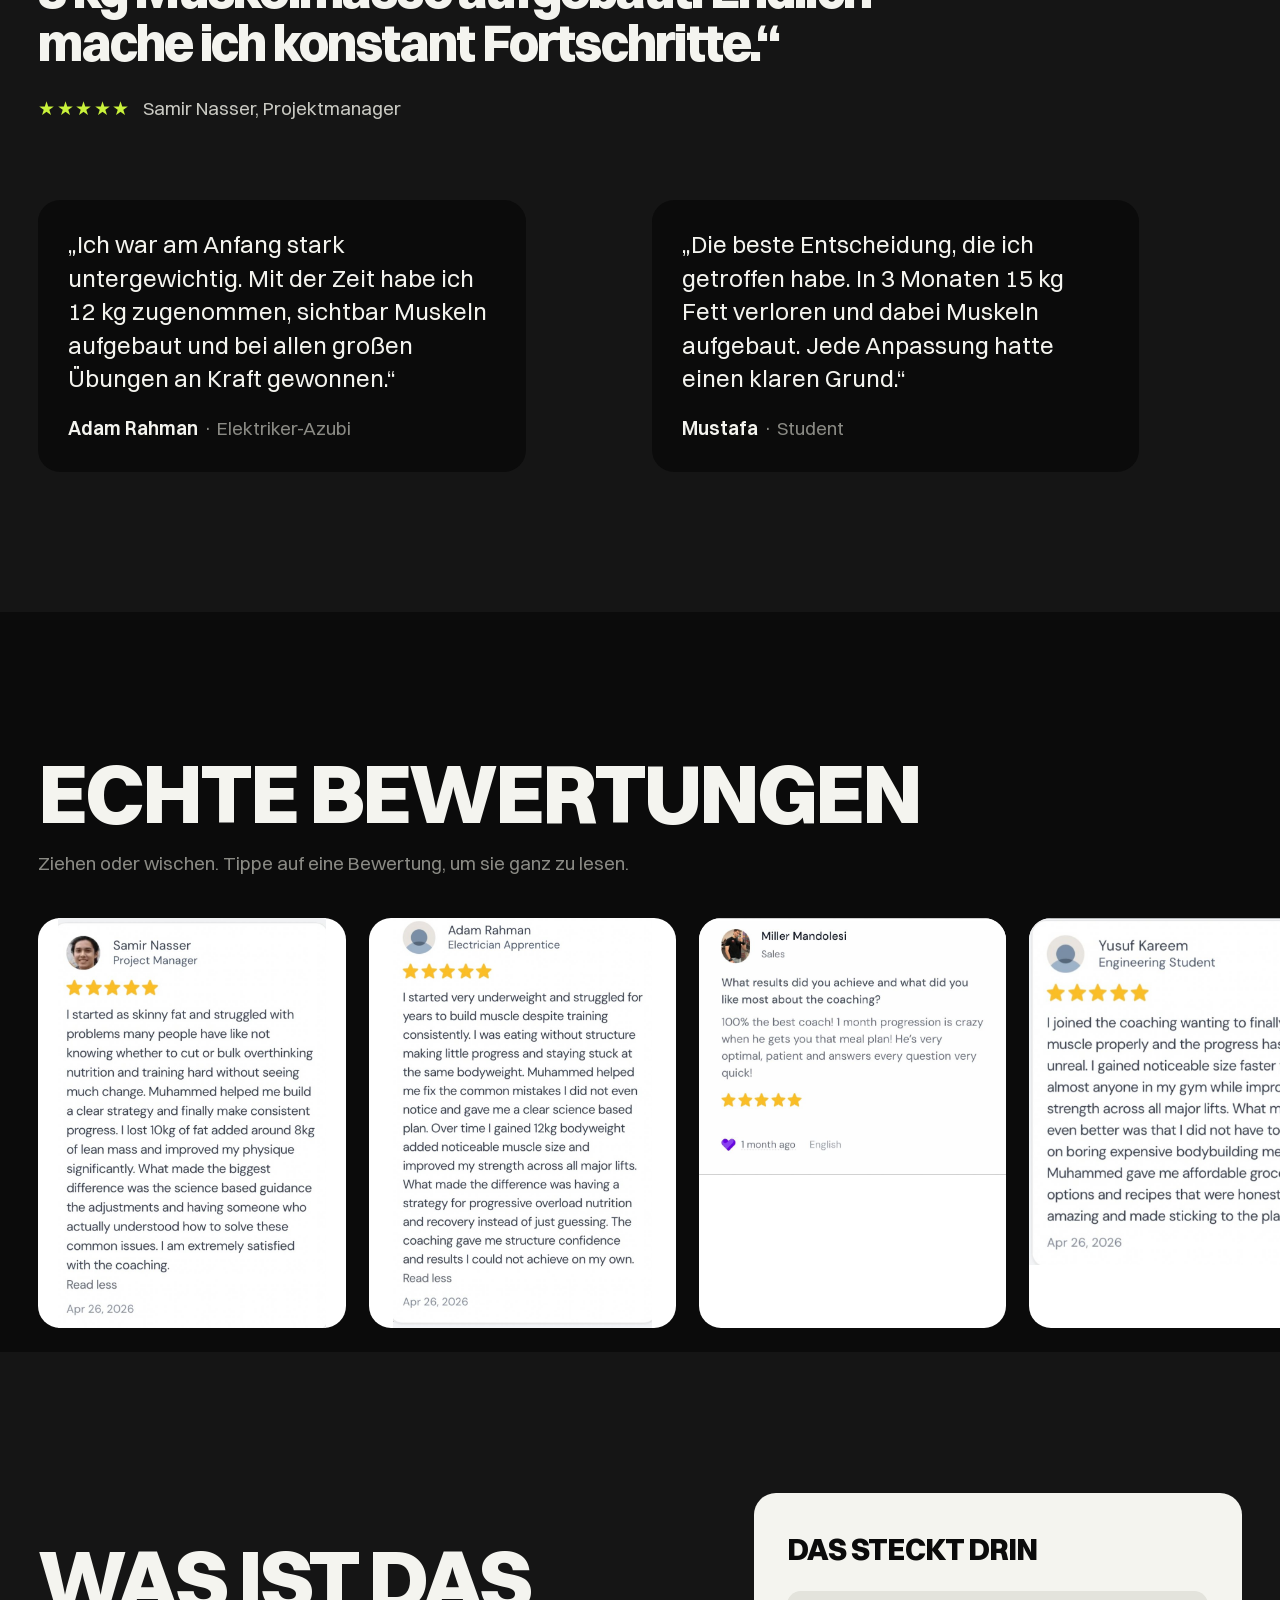
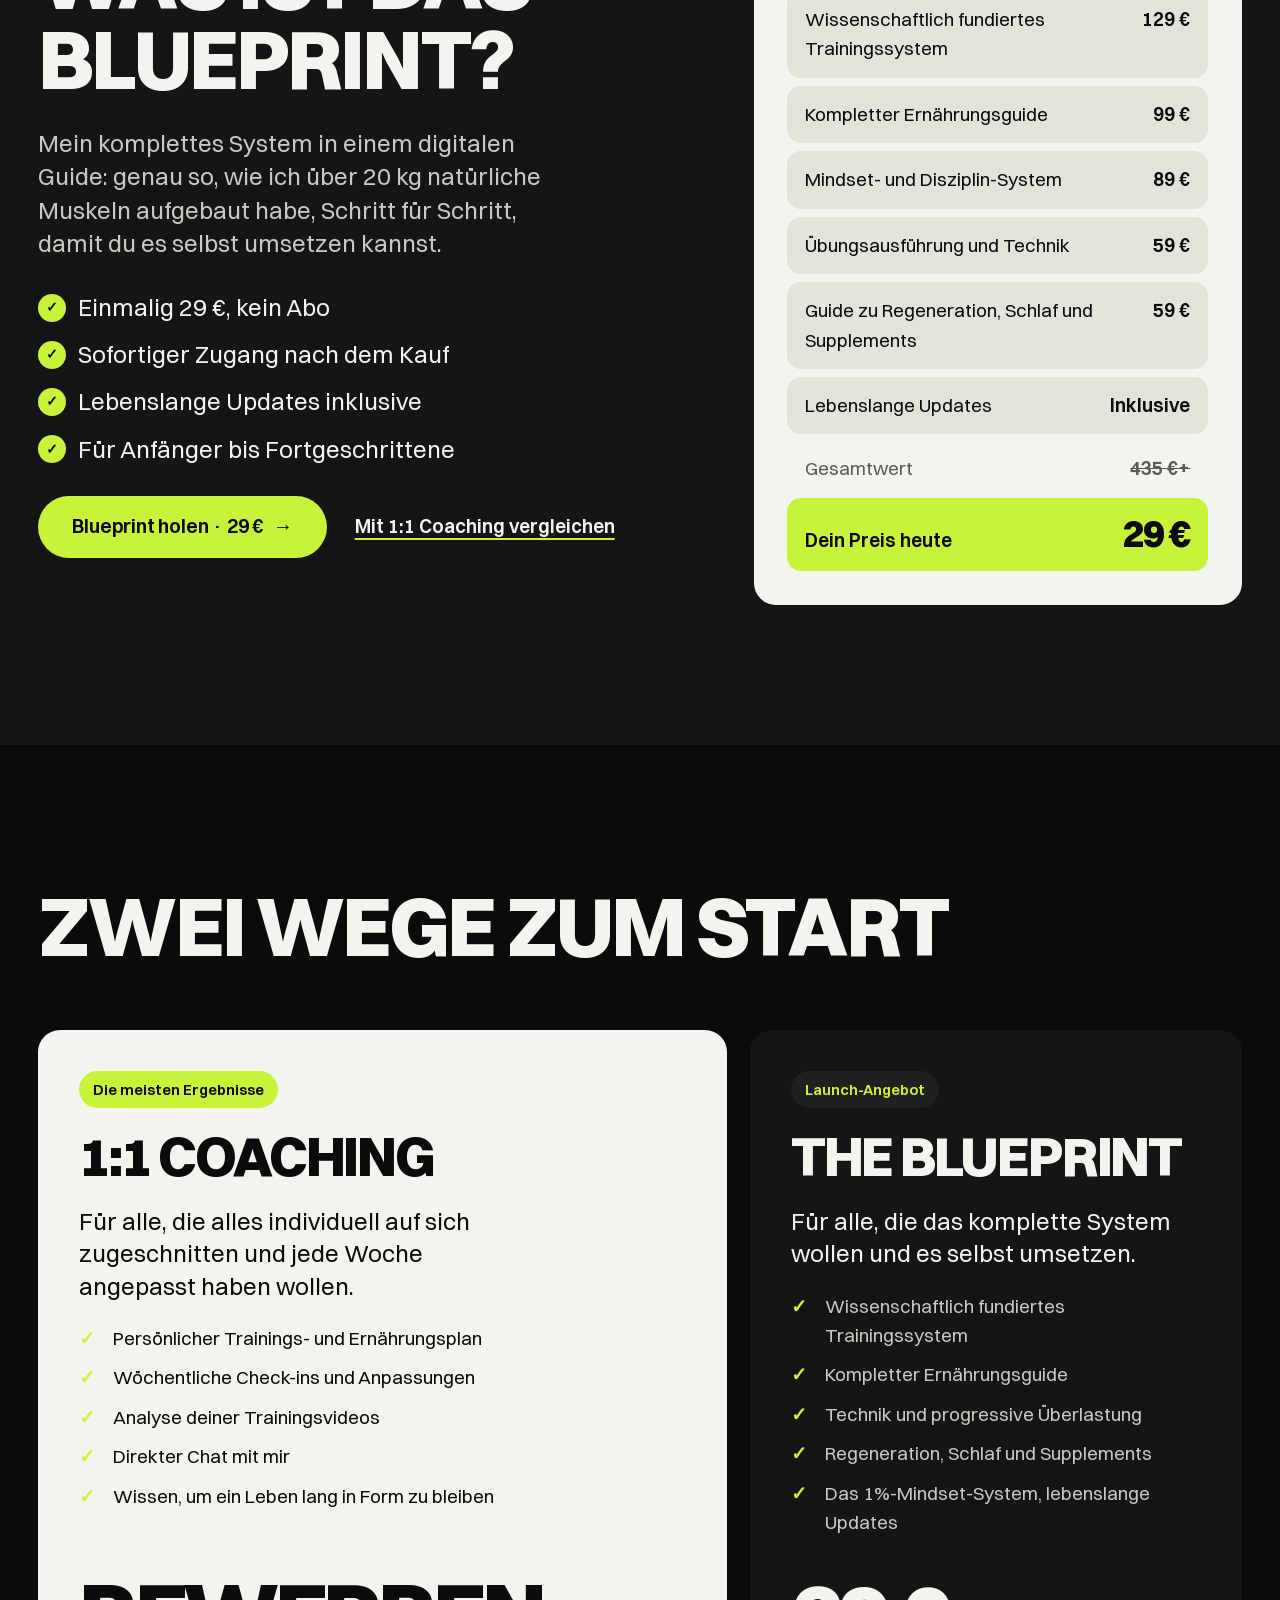
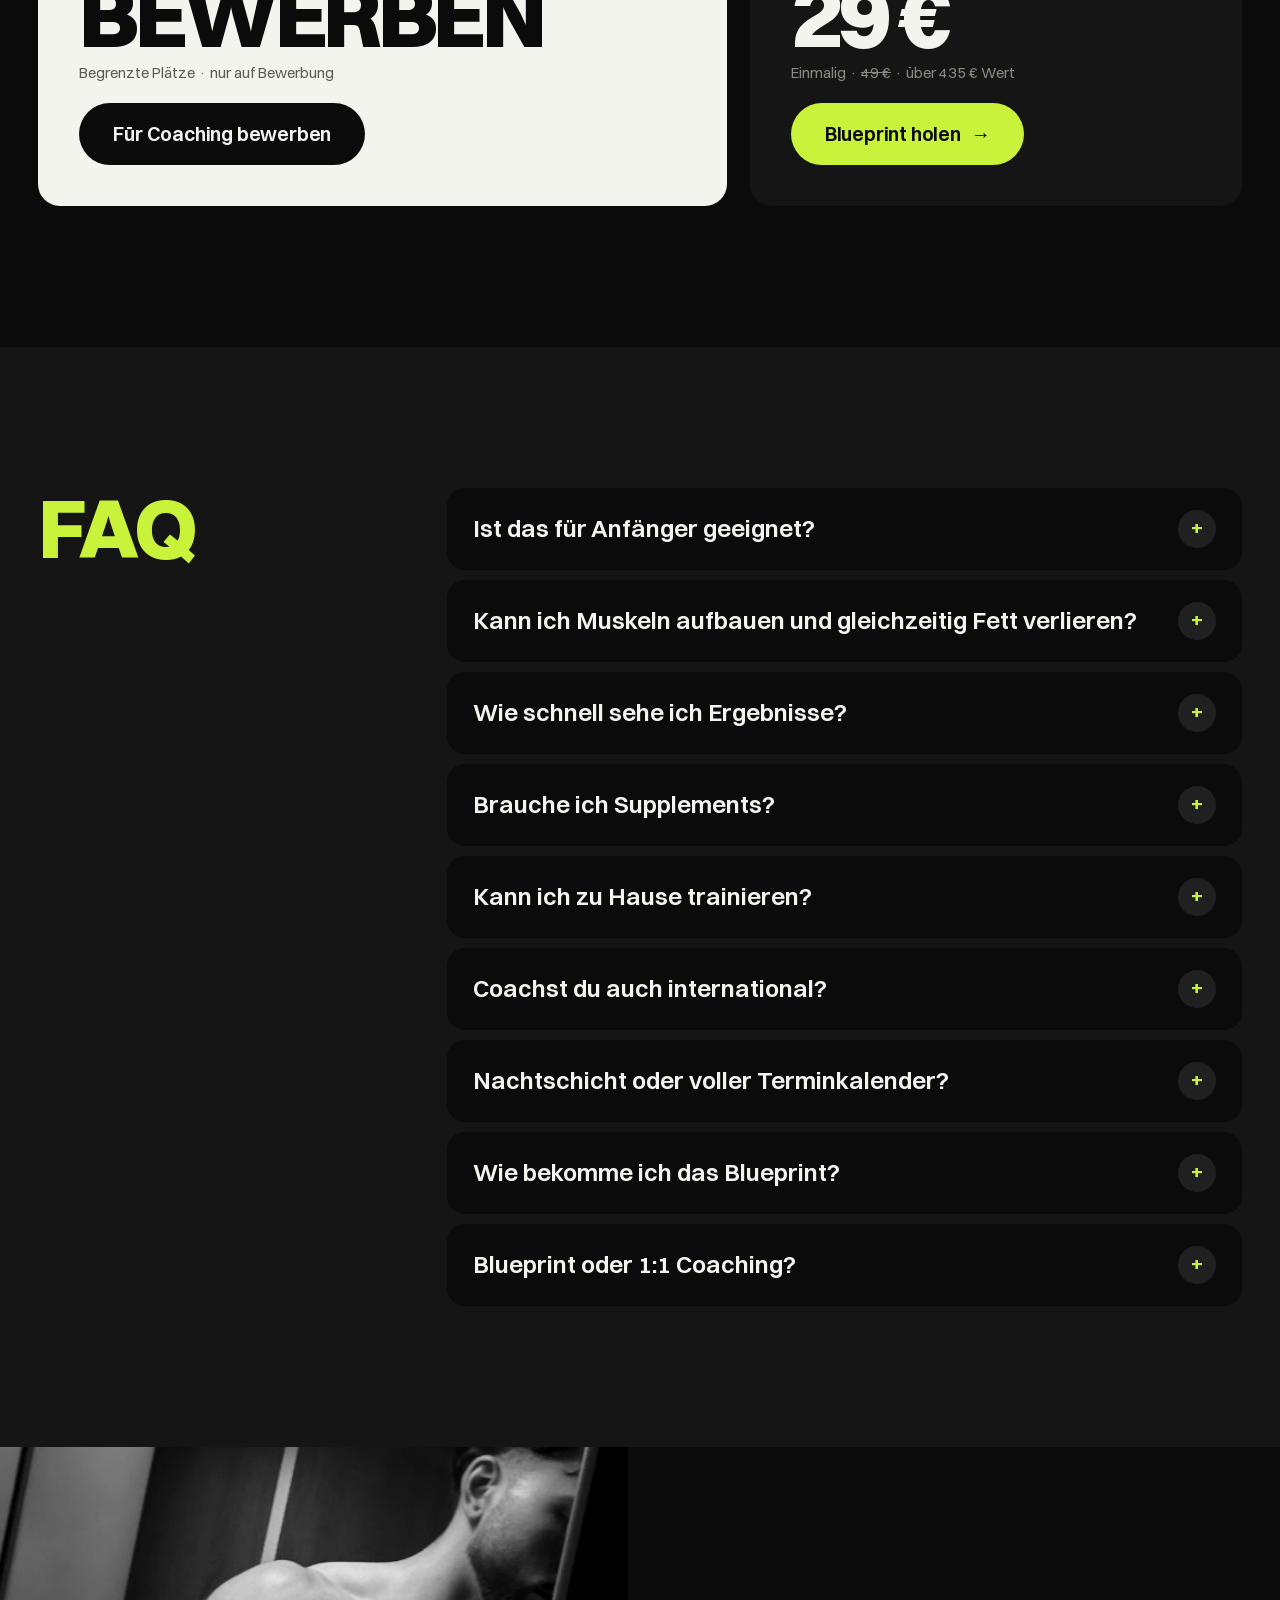
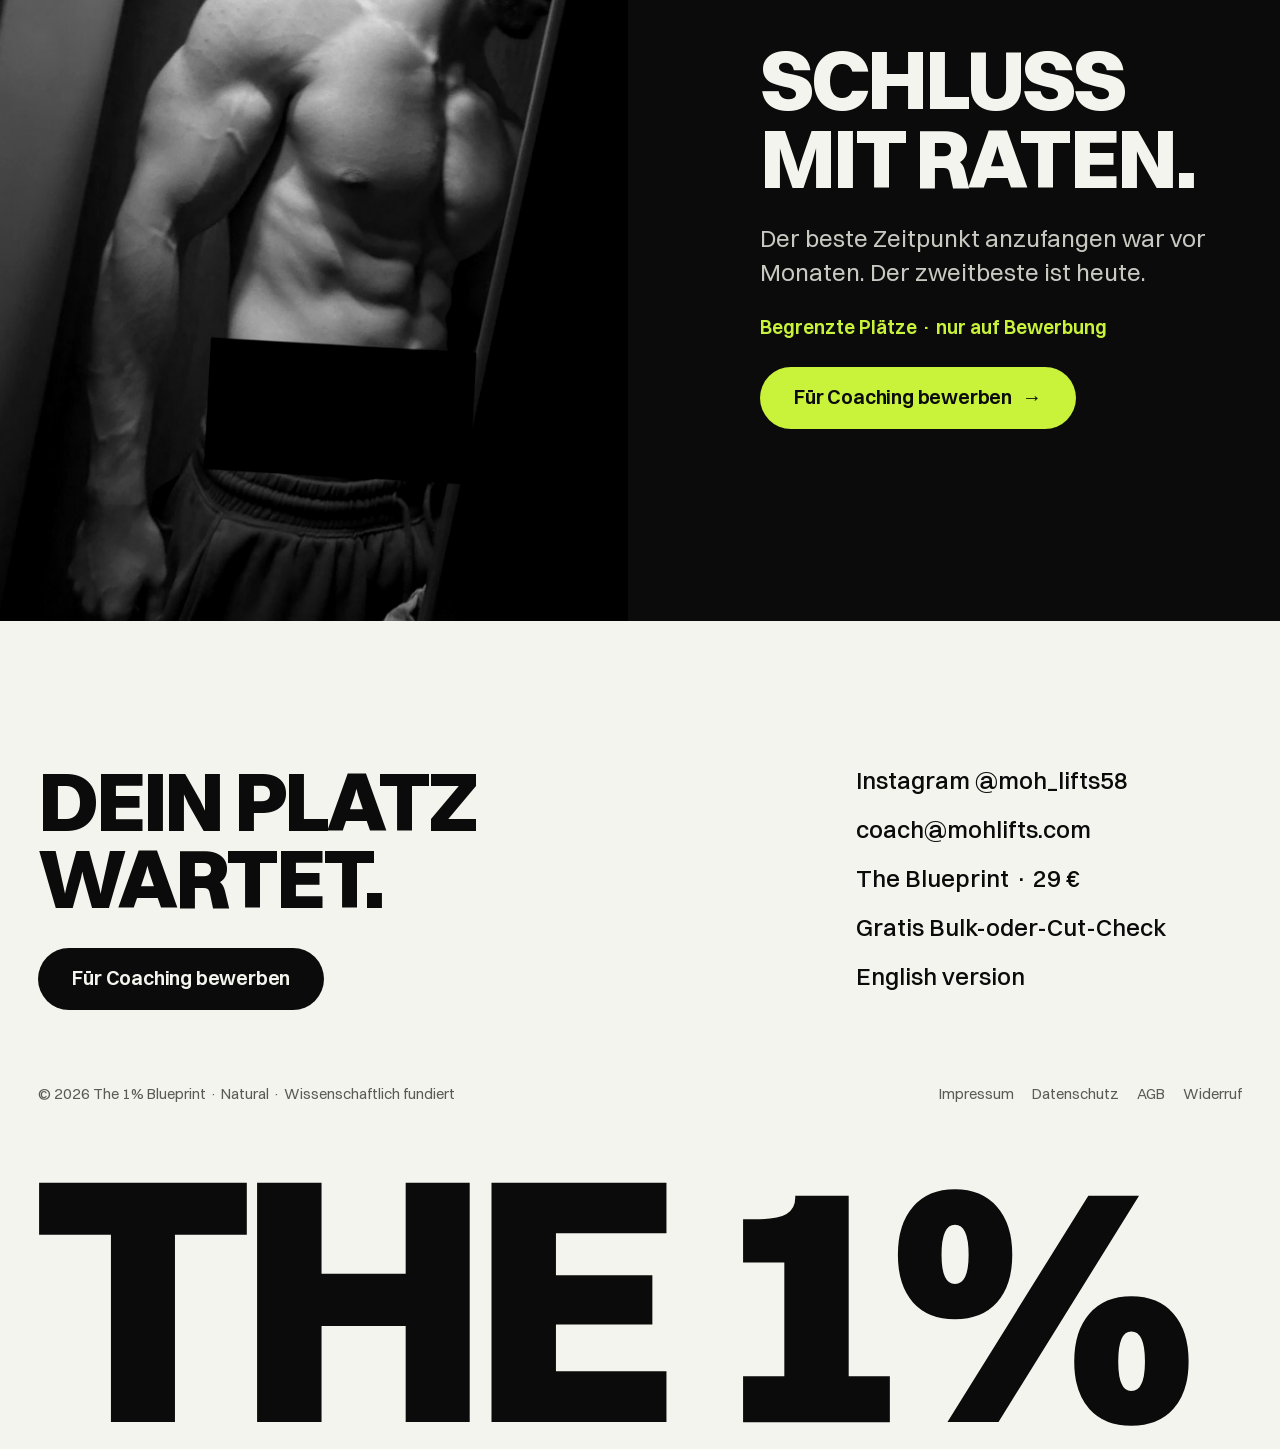
==== commit d323131a: "Add cookie-free GoatCounter visitor stats Co-Authored-By: Claude Opus 5.5 <noreply@anthropic.com> Cl" ====
--- a/de/index.html
+++ b/de/index.html
@@ -449,5 +449,7 @@
 </dialog>
 
 <script src="../assets/js/main.js" defer></script>
+<!-- Visitor stats: GoatCounter, cookie-free -->
+<script data-goatcounter="https://mohlifts.goatcounter.com/count" async src="https://gc.zgo.at/count.js"></script>
 </body>
 </html>
